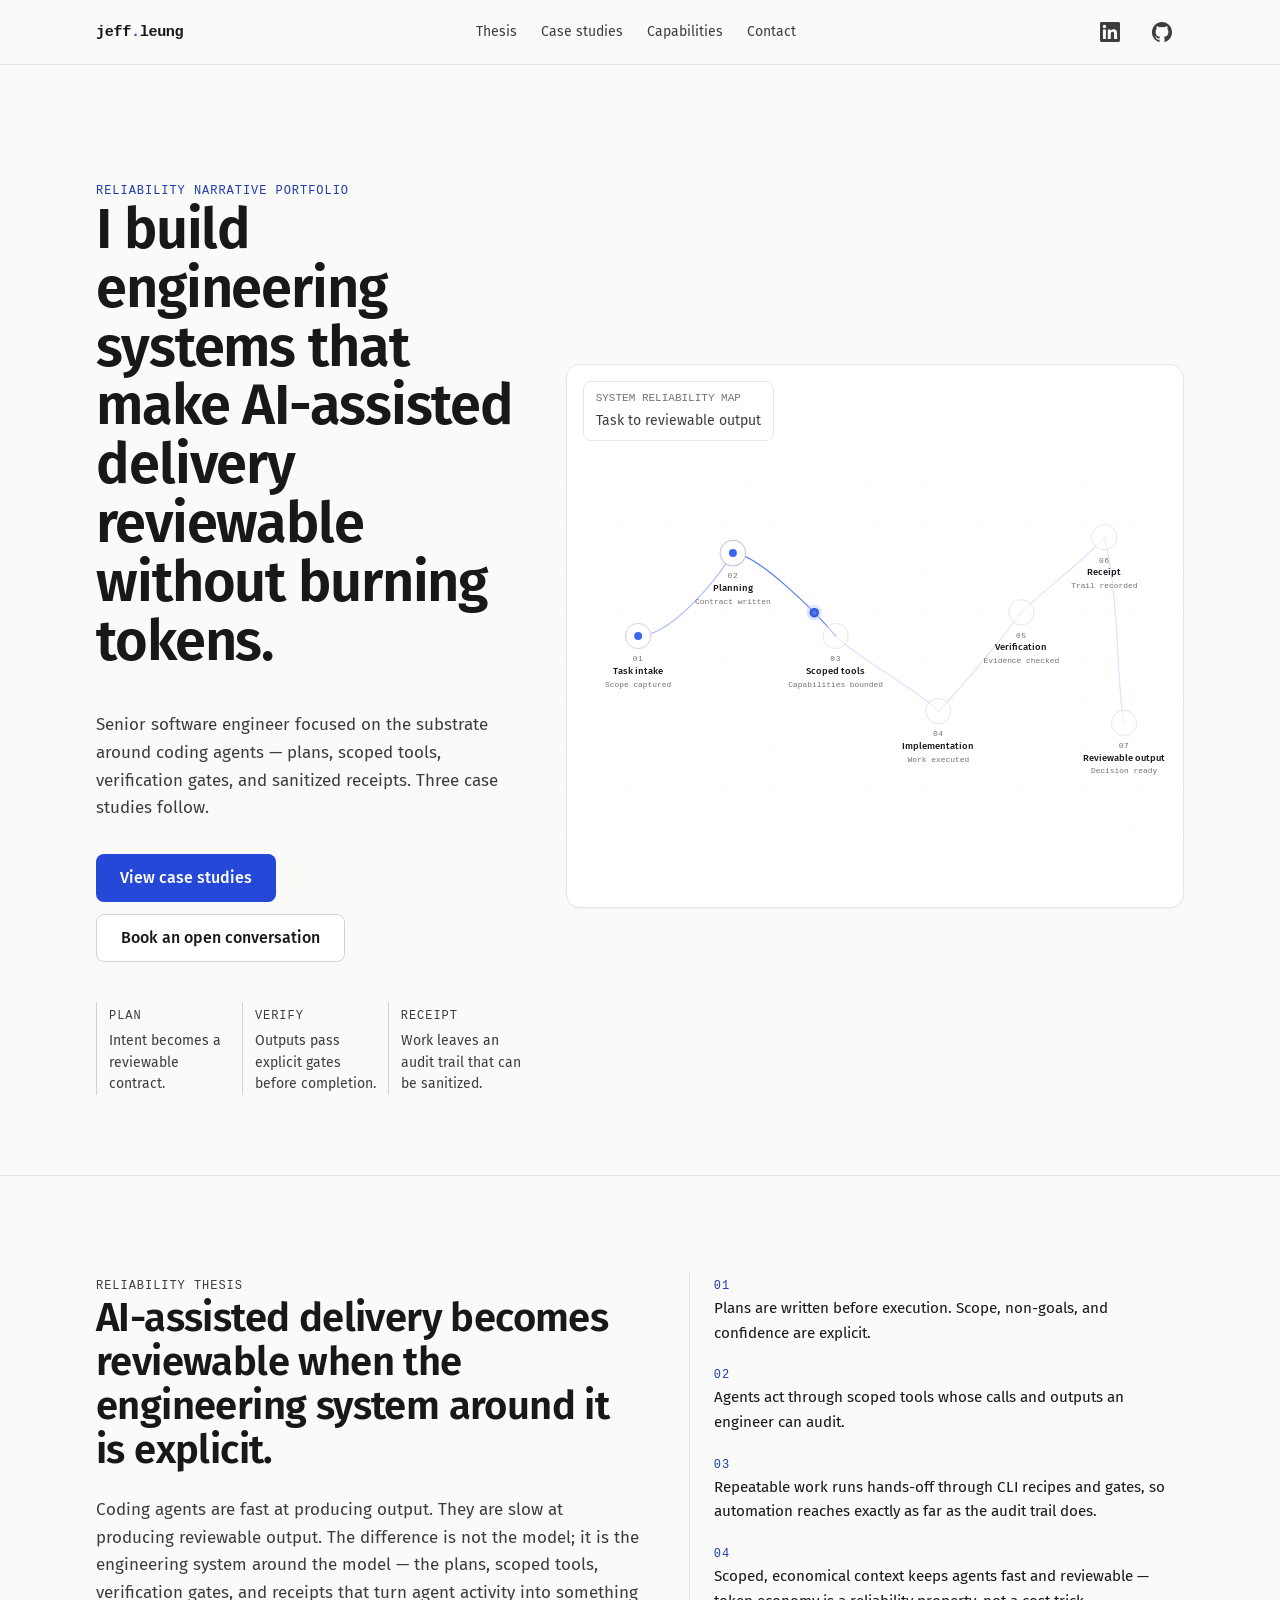
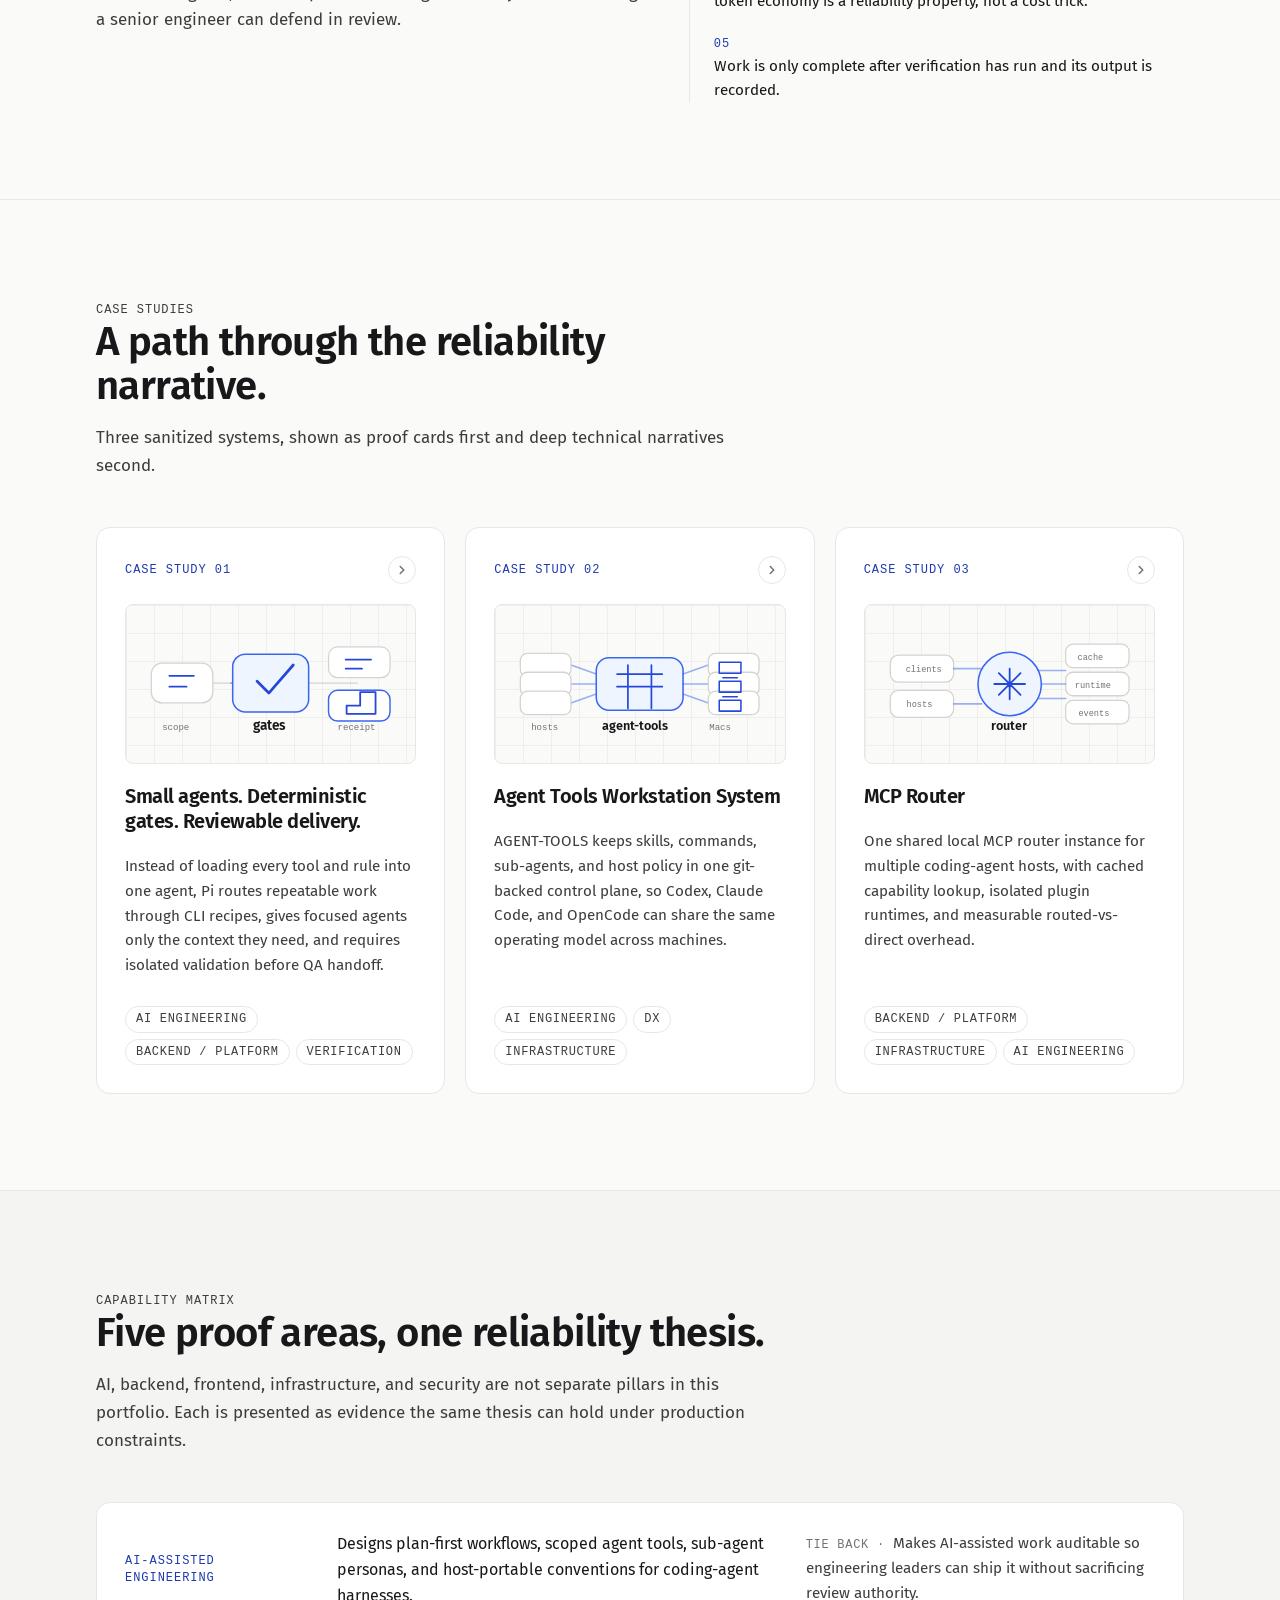
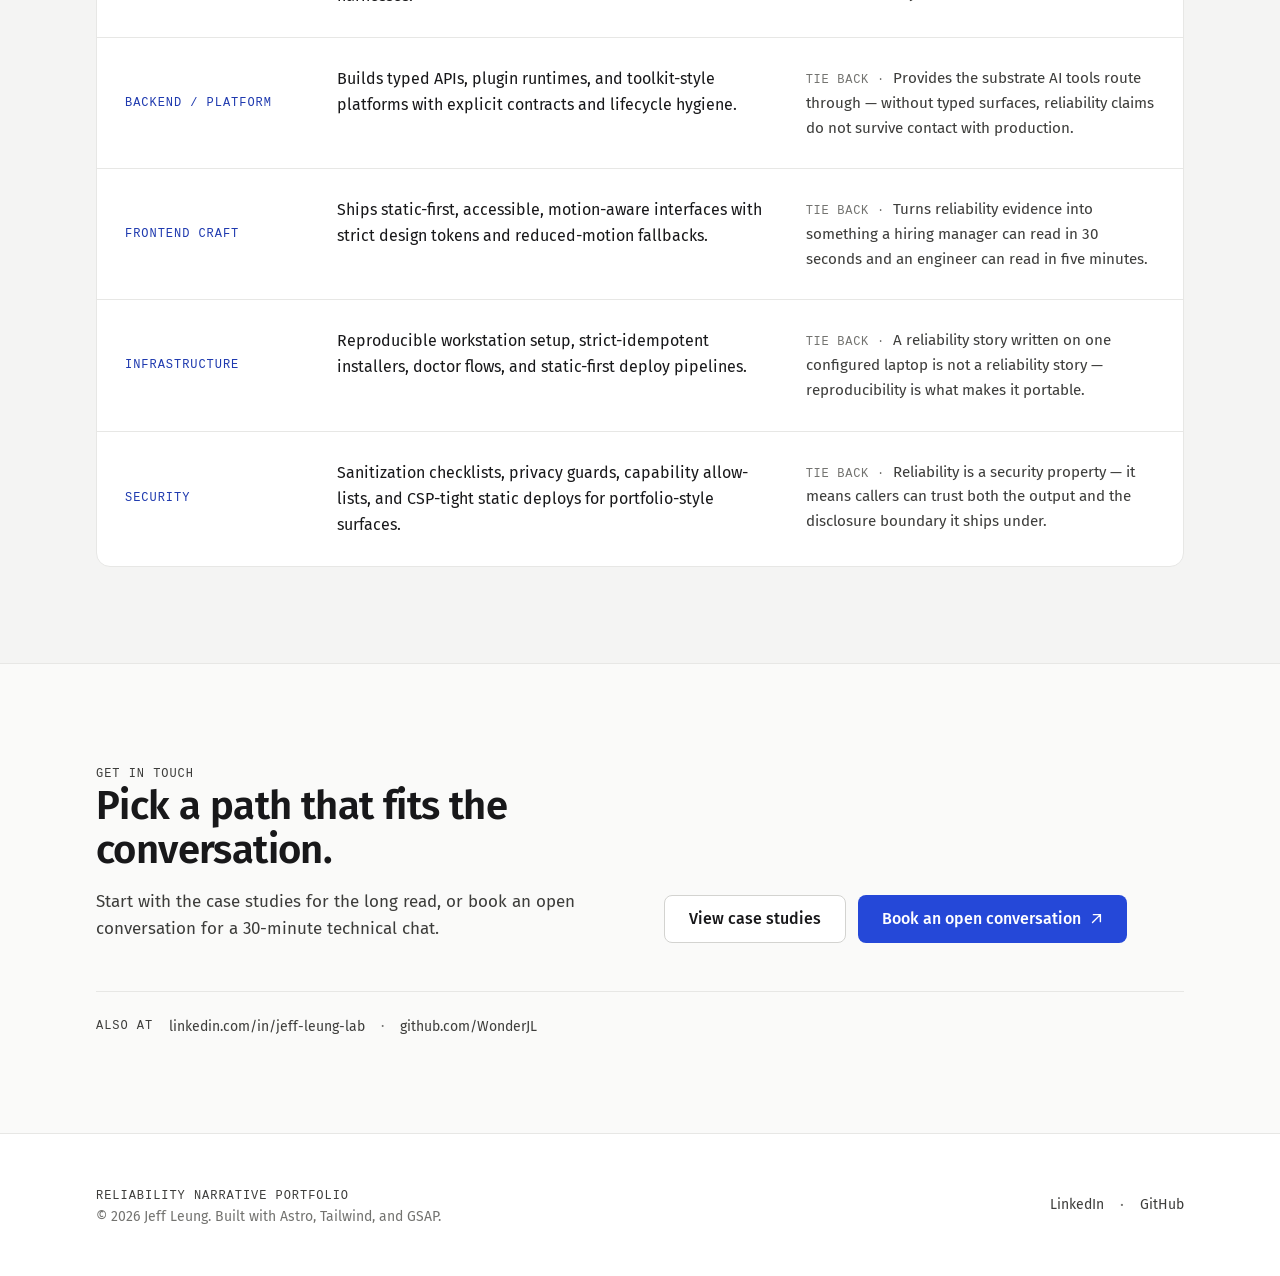
==== index.html @ 6de0923a "deploy WonderJL/portfolio@3bde0b67fa140e88c46109ae401242729450662d" ====
<!DOCTYPE html><html lang="en"> <head><meta charset="utf-8"><meta name="viewport" content="width=device-width, initial-scale=1"><!--
      In-document CSP + Referrer-Policy. Kept in sync with public/_headers (and
      auto-augmented with script-src hashes at build time by
      scripts/apply-csp-hashes.mjs) so the GitHub Pages mirror gets ~80% of the
      policy the Cloudflare host enforces via response headers. Caveats:
      `frame-ancestors` is ignored when delivered via <meta>; X-Frame-Options,
      Permissions-Policy, and X-Content-Type-Options have no meta equivalent
      and remain Cloudflare-only.
    --><meta http-equiv="Content-Security-Policy" content="default-src 'self'; script-src 'self' 'sha256-BWZxTUdoRWrf8f9VMqZdoaulvQjlKkOddWqZ7hkuO4Q=' 'sha256-QzWFZi+FLIx23tnm9SBU4aEgx4x8DsuASP07mfqol/c=' 'sha256-U7a72oKuFFz8D7GUHLA1NZ0ciymHmDOc9T9aVDg2rWU='; style-src 'self' 'unsafe-inline'; font-src 'self' data:; img-src 'self' data:; connect-src 'self'; frame-ancestors 'none'; base-uri 'self'; form-action 'self'; upgrade-insecure-requests"><meta name="referrer" content="strict-origin-when-cross-origin"><meta name="generator" content="Astro v5.18.2"><link rel="canonical" href="https://jeff-leung-portfolio.pages.dev/"><title>Jeff Leung — Reliability Narrative Portfolio</title><meta name="description" content="Engineering systems that make AI-assisted delivery reviewable without burning tokens. Sanitized case studies on AI-assisted development reliability, backend/platform design, and verification-driven delivery."><meta property="og:type" content="website"><meta property="og:title" content="Jeff Leung — Reliability Narrative Portfolio"><meta property="og:description" content="Engineering systems that make AI-assisted delivery reviewable without burning tokens. Sanitized case studies on AI-assisted development reliability, backend/platform design, and verification-driven delivery."><meta property="og:url" content="https://jeff-leung-portfolio.pages.dev/"><meta property="og:image" content="https://jeff-leung-portfolio.pages.dev/og-default.png"><meta property="og:locale" content="en_US"><meta name="twitter:card" content="summary_large_image"><meta name="twitter:title" content="Jeff Leung — Reliability Narrative Portfolio"><meta name="twitter:description" content="Engineering systems that make AI-assisted delivery reviewable without burning tokens. Sanitized case studies on AI-assisted development reliability, backend/platform design, and verification-driven delivery."><meta name="twitter:image" content="https://jeff-leung-portfolio.pages.dev/og-default.png"><link rel="icon" href="/favicon.svg" type="image/svg+xml"><script type="application/ld+json">{"@context":"https://schema.org","@type":"Person","name":"Jeff Leung","jobTitle":"Senior Software Engineer","description":"Engineering systems that make AI-assisted delivery reviewable without burning tokens. Sanitized case studies on AI-assisted development reliability, backend/platform design, and verification-driven delivery.","url":"https://jeff-leung-portfolio.pages.dev","sameAs":["https://www.linkedin.com/in/jeff-leung-lab/","https://github.com/WonderJL"]}</script><link rel="stylesheet" href="/_astro/_slug_.Bp7yJg-M.css"><script type="module" src="/_astro/page.BT_9kWGp.js"></script></head> <body class="min-h-screen flex flex-col"> <a href="#main" class="sr-only focus:not-sr-only focus:absolute focus:left-4 focus:top-4 focus:z-50 focus:rounded-md focus:bg-ink-900 focus:px-4 focus:py-2 focus:text-[color:var(--color-ink-on-accent)] focus-visible:outline-2 focus-visible:outline-offset-2 focus-visible:outline-[color:var(--color-focus)]">
Skip to main content
</a> <header class="sticky top-0 z-40 border-b border-[color:var(--color-border)] bg-[color-mix(in_srgb,var(--color-surface-0)_92%,transparent)] backdrop-blur"> <div class="mx-auto px-6 sm:px-8 max-w-6xl flex h-16 items-center justify-between gap-6">  <a href="/" class="font-mono text-[0.95rem] font-semibold tracking-tight text-ink-900 hover:text-accent-700 focus-visible:outline-2 focus-visible:outline-offset-2 focus-visible:outline-[color:var(--color-focus)]">
jeff<span class="text-accent-600">.</span>leung
</a> <nav aria-label="Primary" class="hidden gap-6 md:flex"> <a href="/#thesis" class="text-small text-ink-700 transition-colors hover:text-ink-900 focus-visible:outline-2 focus-visible:outline-offset-2 focus-visible:outline-[color:var(--color-focus)]"> Thesis </a><a href="/#case-studies" class="text-small text-ink-700 transition-colors hover:text-ink-900 focus-visible:outline-2 focus-visible:outline-offset-2 focus-visible:outline-[color:var(--color-focus)]"> Case studies </a><a href="/#capabilities" class="text-small text-ink-700 transition-colors hover:text-ink-900 focus-visible:outline-2 focus-visible:outline-offset-2 focus-visible:outline-[color:var(--color-focus)]"> Capabilities </a><a href="/#contact" class="text-small text-ink-700 transition-colors hover:text-ink-900 focus-visible:outline-2 focus-visible:outline-offset-2 focus-visible:outline-[color:var(--color-focus)]"> Contact </a> </nav> <div class="flex items-center gap-2"> <a href="https://www.linkedin.com/in/jeff-leung-lab/" target="_blank" rel="noopener noreferrer" aria-label="LinkedIn profile (opens in new tab)" class="inline-flex h-11 w-11 items-center justify-center rounded-md text-ink-700 hover:bg-surface-2 hover:text-ink-900 focus-visible:outline-2 focus-visible:outline-offset-2 focus-visible:outline-[color:var(--color-focus)]"> <svg viewBox="0 0 24 24" width="20" height="20" aria-hidden="true" fill="currentColor"> <path d="M20.45 20.45h-3.55v-5.57c0-1.33-.02-3.04-1.85-3.04-1.85 0-2.13 1.45-2.13 2.94v5.67H9.36V9h3.41v1.56h.05c.48-.9 1.64-1.85 3.37-1.85 3.6 0 4.27 2.37 4.27 5.45v6.29ZM5.34 7.43a2.06 2.06 0 1 1 0-4.12 2.06 2.06 0 0 1 0 4.12ZM7.12 20.45H3.55V9h3.57v11.45ZM22.22 0H1.77C.79 0 0 .77 0 1.72v20.56C0 23.23.79 24 1.77 24h20.45c.98 0 1.78-.77 1.78-1.72V1.72C24 .77 23.2 0 22.22 0Z"></path> </svg> </a> <a href="https://github.com/WonderJL" target="_blank" rel="noopener noreferrer" aria-label="GitHub profile (opens in new tab)" class="inline-flex h-11 w-11 items-center justify-center rounded-md text-ink-700 hover:bg-surface-2 hover:text-ink-900 focus-visible:outline-2 focus-visible:outline-offset-2 focus-visible:outline-[color:var(--color-focus)]"> <svg viewBox="0 0 24 24" width="20" height="20" aria-hidden="true" fill="currentColor"> <path d="M12 0C5.37 0 0 5.5 0 12.3c0 5.44 3.44 10.06 8.21 11.69.6.11.82-.27.82-.6 0-.3-.01-1.08-.02-2.13-3.34.74-4.04-1.64-4.04-1.64-.55-1.42-1.34-1.8-1.34-1.8-1.09-.76.08-.75.08-.75 1.2.09 1.84 1.27 1.84 1.27 1.07 1.88 2.8 1.34 3.49 1.02.11-.8.42-1.34.76-1.65-2.67-.31-5.47-1.37-5.47-6.1 0-1.35.47-2.45 1.24-3.31-.12-.31-.54-1.57.12-3.27 0 0 1.01-.33 3.31 1.27a11.2 11.2 0 0 1 6.02 0c2.3-1.6 3.3-1.27 3.3-1.27.67 1.7.25 2.96.13 3.27.77.86 1.24 1.96 1.24 3.31 0 4.74-2.81 5.78-5.49 6.09.43.38.81 1.13.81 2.28 0 1.64-.02 2.97-.02 3.37 0 .33.22.71.83.59C20.57 22.36 24 17.74 24 12.3 24 5.5 18.63 0 12 0Z"></path> </svg> </a> </div>  </div> </header> <main id="main" class="flex-1">  <section id="hero" class="scroll-mt-20 py-20 sm:py-24 bg-surface-0 pt-20 pb-16 sm:pt-24 sm:pb-20 lg:pt-28">  <style>astro-island,astro-slot,astro-static-slot{display:contents}</style><script>(()=>{var e=async t=>{await(await t())()};(self.Astro||(self.Astro={})).load=e;window.dispatchEvent(new Event("astro:load"));})();</script><script>(()=>{var A=Object.defineProperty;var g=(i,o,a)=>o in i?A(i,o,{enumerable:!0,configurable:!0,writable:!0,value:a}):i[o]=a;var d=(i,o,a)=>g(i,typeof o!="symbol"?o+"":o,a);{let i={0:t=>m(t),1:t=>a(t),2:t=>new RegExp(t),3:t=>new Date(t),4:t=>new Map(a(t)),5:t=>new Set(a(t)),6:t=>BigInt(t),7:t=>new URL(t),8:t=>new Uint8Array(t),9:t=>new Uint16Array(t),10:t=>new Uint32Array(t),11:t=>1/0*t},o=t=>{let[l,e]=t;return l in i?i[l](e):void 0},a=t=>t.map(o),m=t=>typeof t!="object"||t===null?t:Object.fromEntries(Object.entries(t).map(([l,e])=>[l,o(e)]));class y extends HTMLElement{constructor(){super(...arguments);d(this,"Component");d(this,"hydrator");d(this,"hydrate",async()=>{var b;if(!this.hydrator||!this.isConnected)return;let e=(b=this.parentElement)==null?void 0:b.closest("astro-island[ssr]");if(e){e.addEventListener("astro:hydrate",this.hydrate,{once:!0});return}let c=this.querySelectorAll("astro-slot"),n={},h=this.querySelectorAll("template[data-astro-template]");for(let r of h){let s=r.closest(this.tagName);s!=null&&s.isSameNode(this)&&(n[r.getAttribute("data-astro-template")||"default"]=r.innerHTML,r.remove())}for(let r of c){let s=r.closest(this.tagName);s!=null&&s.isSameNode(this)&&(n[r.getAttribute("name")||"default"]=r.innerHTML)}let p;try{p=this.hasAttribute("props")?m(JSON.parse(this.getAttribute("props"))):{}}catch(r){let s=this.getAttribute("component-url")||"<unknown>",v=this.getAttribute("component-export");throw v&&(s+=` (export ${v})`),console.error(`[hydrate] Error parsing props for component ${s}`,this.getAttribute("props"),r),r}let u;await this.hydrator(this)(this.Component,p,n,{client:this.getAttribute("client")}),this.removeAttribute("ssr"),this.dispatchEvent(new CustomEvent("astro:hydrate"))});d(this,"unmount",()=>{this.isConnected||this.dispatchEvent(new CustomEvent("astro:unmount"))})}disconnectedCallback(){document.removeEventListener("astro:after-swap",this.unmount),document.addEventListener("astro:after-swap",this.unmount,{once:!0})}connectedCallback(){if(!this.hasAttribute("await-children")||document.readyState==="interactive"||document.readyState==="complete")this.childrenConnectedCallback();else{let e=()=>{document.removeEventListener("DOMContentLoaded",e),c.disconnect(),this.childrenConnectedCallback()},c=new MutationObserver(()=>{var n;((n=this.lastChild)==null?void 0:n.nodeType)===Node.COMMENT_NODE&&this.lastChild.nodeValue==="astro:end"&&(this.lastChild.remove(),e())});c.observe(this,{childList:!0}),document.addEventListener("DOMContentLoaded",e)}}async childrenConnectedCallback(){let e=this.getAttribute("before-hydration-url");e&&await import(e),this.start()}async start(){let e=JSON.parse(this.getAttribute("opts")),c=this.getAttribute("client");if(Astro[c]===void 0){window.addEventListener(`astro:${c}`,()=>this.start(),{once:!0});return}try{await Astro[c](async()=>{let n=this.getAttribute("renderer-url"),[h,{default:p}]=await Promise.all([import(this.getAttribute("component-url")),n?import(n):()=>()=>{}]),u=this.getAttribute("component-export")||"default";if(!u.includes("."))this.Component=h[u];else{this.Component=h;for(let f of u.split("."))this.Component=this.Component[f]}return this.hydrator=p,this.hydrate},e,this)}catch(n){console.error(`[astro-island] Error hydrating ${this.getAttribute("component-url")}`,n)}}attributeChangedCallback(){this.hydrate()}}d(y,"observedAttributes",["props"]),customElements.get("astro-island")||customElements.define("astro-island",y)}})();</script><div class="mx-auto px-6 sm:px-8 max-w-6xl grid gap-8 lg:grid-cols-[0.82fr_1.18fr] lg:items-center lg:gap-10">  <div class="space-y-6 lg:col-start-1 lg:row-start-1 lg:self-end"> <span class="text-mono-label font-mono tracking-[0.08em] uppercase text-accent-700"> Reliability narrative portfolio </span> <h1 class="font-semibold tracking-tight text-ink-900" style="font-size: var(--text-display); line-height: var(--text-display--line-height); letter-spacing: var(--text-display--letter-spacing);">
I build engineering systems that make AI-assisted delivery reviewable without burning tokens.
</h1> </div> <div class="min-h-[24rem] lg:col-start-2 lg:row-span-2 lg:row-start-1 lg:min-h-[34rem]"> <astro-island uid="Ze63QX" prefix="r5" component-url="/_astro/SystemReliabilityMap.BduYvnrJ.js" component-export="default" renderer-url="/_astro/client.Bz692-Ao.js" props="{}" ssr client="load" opts="{&quot;name&quot;:&quot;SystemReliabilityMap&quot;,&quot;value&quot;:true}" await-children><div class="relative h-full min-h-[24rem] w-full overflow-hidden rounded-lg border border-[color:var(--color-border)] bg-surface-1 shadow-sm lg:min-h-[34rem]" aria-label="System Reliability Map: a task moves through intake, planning, agent tools, implementation, verification, receipt, and reviewable output." role="img"><div class="absolute left-4 top-4 z-10 rounded-md border border-[color:var(--color-border)] bg-surface-1/90 px-3 py-2 backdrop-blur-sm"><p class="font-mono text-[0.6875rem] uppercase text-ink-500">System Reliability Map</p><p class="mt-1 text-small text-ink-700">Task to reviewable output</p></div><svg viewBox="0 0 780 500" class="absolute inset-0 h-full w-full" aria-hidden="true"><defs><radialGradient id="reliabilityToken" cx="50%" cy="50%" r="50%"><stop offset="0%" stop-color="var(--color-accent-400)" stop-opacity="1"></stop><stop offset="100%" stop-color="var(--color-accent-600)" stop-opacity="1"></stop></radialGradient></defs><g stroke="var(--color-border)" stroke-width="1" opacity="0.4"><line x1="65" y1="0" x2="65" y2="500" stroke-dasharray="2 6"></line><line x1="130" y1="0" x2="130" y2="500" stroke-dasharray="2 6"></line><line x1="195" y1="0" x2="195" y2="500" stroke-dasharray="2 6"></line><line x1="260" y1="0" x2="260" y2="500" stroke-dasharray="2 6"></line><line x1="325" y1="0" x2="325" y2="500" stroke-dasharray="2 6"></line><line x1="390" y1="0" x2="390" y2="500" stroke-dasharray="2 6"></line><line x1="455" y1="0" x2="455" y2="500" stroke-dasharray="2 6"></line><line x1="520" y1="0" x2="520" y2="500" stroke-dasharray="2 6"></line><line x1="585" y1="0" x2="585" y2="500" stroke-dasharray="2 6"></line><line x1="650" y1="0" x2="650" y2="500" stroke-dasharray="2 6"></line><line x1="715" y1="0" x2="715" y2="500" stroke-dasharray="2 6"></line><line x1="780" y1="0" x2="780" y2="500" stroke-dasharray="2 6"></line><line x1="0" y1="55.55555555555556" x2="780" y2="55.55555555555556" stroke-dasharray="2 6"></line><line x1="0" y1="111.11111111111111" x2="780" y2="111.11111111111111" stroke-dasharray="2 6"></line><line x1="0" y1="166.66666666666669" x2="780" y2="166.66666666666669" stroke-dasharray="2 6"></line><line x1="0" y1="222.22222222222223" x2="780" y2="222.22222222222223" stroke-dasharray="2 6"></line><line x1="0" y1="277.77777777777777" x2="780" y2="277.77777777777777" stroke-dasharray="2 6"></line><line x1="0" y1="333.33333333333337" x2="780" y2="333.33333333333337" stroke-dasharray="2 6"></line><line x1="0" y1="388.8888888888889" x2="780" y2="388.8888888888889" stroke-dasharray="2 6"></line><line x1="0" y1="444.44444444444446" x2="780" y2="444.44444444444446" stroke-dasharray="2 6"></line><line x1="0" y1="500" x2="780" y2="500" stroke-dasharray="2 6"></line></g><g fill="none" stroke="var(--color-accent-500)" stroke-width="1.5" stroke-linecap="round"><path d="M 90 250 C 130 250, 185 185, 210 145" data-reliability-edge="true" data-reliability-edge-id="intake-plan"></path><path d="M 210 145 C 240 145, 315 220, 340 250" data-reliability-edge="true" data-reliability-edge-id="plan-tools"></path><path d="M 340 250 C 370 280, 440 315, 470 345" data-reliability-edge="true" data-reliability-edge-id="tools-impl"></path><path d="M 470 345 C 500 315, 545 260, 575 220" data-reliability-edge="true" data-reliability-edge-id="impl-verify"></path><path d="M 575 220 C 605 190, 655 155, 680 125" data-reliability-edge="true" data-reliability-edge-id="verify-receipt"></path><path d="M 680 125 C 700 205, 695 310, 705 360" data-reliability-edge="true" data-reliability-edge-id="receipt-review"></path></g><g><g data-reliability-node="true" data-reliability-node-id="intake" transform="translate(90 250)"><circle r="16" fill="none" stroke="var(--color-accent-400)" stroke-width="1.5" opacity="0" data-reliability-node-pulse="true"></circle><circle r="16" fill="var(--color-surface-1)" stroke="var(--color-border-strong)" stroke-width="1.25" data-reliability-node-ring="true"></circle><circle r="5" fill="var(--color-accent-500)" fill-opacity="0" data-reliability-node-fill="true"></circle><text x="0" y="32" text-anchor="middle" font-family="var(--font-mono)" font-size="10" fill="var(--color-ink-500)" letter-spacing="0.08em">01</text><text x="0" y="48" text-anchor="middle" font-family="var(--font-sans)" font-size="12" fill="var(--color-ink-900)" font-weight="500">Task intake</text><text x="0" y="64" text-anchor="middle" font-family="var(--font-mono)" font-size="10" fill="var(--color-ink-500)">Scope captured</text></g><g data-reliability-node="true" data-reliability-node-id="plan" transform="translate(210 145)"><circle r="16" fill="none" stroke="var(--color-accent-400)" stroke-width="1.5" opacity="0" data-reliability-node-pulse="true"></circle><circle r="16" fill="var(--color-surface-1)" stroke="var(--color-border-strong)" stroke-width="1.25" data-reliability-node-ring="true"></circle><circle r="5" fill="var(--color-accent-500)" fill-opacity="0" data-reliability-node-fill="true"></circle><text x="0" y="32" text-anchor="middle" font-family="var(--font-mono)" font-size="10" fill="var(--color-ink-500)" letter-spacing="0.08em">02</text><text x="0" y="48" text-anchor="middle" font-family="var(--font-sans)" font-size="12" fill="var(--color-ink-900)" font-weight="500">Planning</text><text x="0" y="64" text-anchor="middle" font-family="var(--font-mono)" font-size="10" fill="var(--color-ink-500)">Contract written</text></g><g data-reliability-node="true" data-reliability-node-id="tools" transform="translate(340 250)"><circle r="16" fill="none" stroke="var(--color-accent-400)" stroke-width="1.5" opacity="0" data-reliability-node-pulse="true"></circle><circle r="16" fill="var(--color-surface-1)" stroke="var(--color-border-strong)" stroke-width="1.25" data-reliability-node-ring="true"></circle><circle r="5" fill="var(--color-accent-500)" fill-opacity="0" data-reliability-node-fill="true"></circle><text x="0" y="32" text-anchor="middle" font-family="var(--font-mono)" font-size="10" fill="var(--color-ink-500)" letter-spacing="0.08em">03</text><text x="0" y="48" text-anchor="middle" font-family="var(--font-sans)" font-size="12" fill="var(--color-ink-900)" font-weight="500">Scoped tools</text><text x="0" y="64" text-anchor="middle" font-family="var(--font-mono)" font-size="10" fill="var(--color-ink-500)">Capabilities bounded</text></g><g data-reliability-node="true" data-reliability-node-id="impl" transform="translate(470 345)"><circle r="16" fill="none" stroke="var(--color-accent-400)" stroke-width="1.5" opacity="0" data-reliability-node-pulse="true"></circle><circle r="16" fill="var(--color-surface-1)" stroke="var(--color-border-strong)" stroke-width="1.25" data-reliability-node-ring="true"></circle><circle r="5" fill="var(--color-accent-500)" fill-opacity="0" data-reliability-node-fill="true"></circle><text x="0" y="32" text-anchor="middle" font-family="var(--font-mono)" font-size="10" fill="var(--color-ink-500)" letter-spacing="0.08em">04</text><text x="0" y="48" text-anchor="middle" font-family="var(--font-sans)" font-size="12" fill="var(--color-ink-900)" font-weight="500">Implementation</text><text x="0" y="64" text-anchor="middle" font-family="var(--font-mono)" font-size="10" fill="var(--color-ink-500)">Work executed</text></g><g data-reliability-node="true" data-reliability-node-id="verify" transform="translate(575 220)"><circle r="16" fill="none" stroke="var(--color-accent-400)" stroke-width="1.5" opacity="0" data-reliability-node-pulse="true"></circle><circle r="16" fill="var(--color-surface-1)" stroke="var(--color-border-strong)" stroke-width="1.25" data-reliability-node-ring="true"></circle><circle r="5" fill="var(--color-accent-500)" fill-opacity="0" data-reliability-node-fill="true"></circle><text x="0" y="32" text-anchor="middle" font-family="var(--font-mono)" font-size="10" fill="var(--color-ink-500)" letter-spacing="0.08em">05</text><text x="0" y="48" text-anchor="middle" font-family="var(--font-sans)" font-size="12" fill="var(--color-ink-900)" font-weight="500">Verification</text><text x="0" y="64" text-anchor="middle" font-family="var(--font-mono)" font-size="10" fill="var(--color-ink-500)">Evidence checked</text></g><g data-reliability-node="true" data-reliability-node-id="receipt" transform="translate(680 125)"><circle r="16" fill="none" stroke="var(--color-accent-400)" stroke-width="1.5" opacity="0" data-reliability-node-pulse="true"></circle><circle r="16" fill="var(--color-surface-1)" stroke="var(--color-border-strong)" stroke-width="1.25" data-reliability-node-ring="true"></circle><circle r="5" fill="var(--color-accent-500)" fill-opacity="0" data-reliability-node-fill="true"></circle><text x="0" y="32" text-anchor="middle" font-family="var(--font-mono)" font-size="10" fill="var(--color-ink-500)" letter-spacing="0.08em">06</text><text x="0" y="48" text-anchor="middle" font-family="var(--font-sans)" font-size="12" fill="var(--color-ink-900)" font-weight="500">Receipt</text><text x="0" y="64" text-anchor="middle" font-family="var(--font-mono)" font-size="10" fill="var(--color-ink-500)">Trail recorded</text></g><g data-reliability-node="true" data-reliability-node-id="review" transform="translate(705 360)"><circle r="16" fill="none" stroke="var(--color-accent-400)" stroke-width="1.5" opacity="0" data-reliability-node-pulse="true"></circle><circle r="16" fill="var(--color-surface-1)" stroke="var(--color-border-strong)" stroke-width="1.25" data-reliability-node-ring="true"></circle><circle r="5" fill="var(--color-accent-500)" fill-opacity="0" data-reliability-node-fill="true"></circle><text x="0" y="32" text-anchor="middle" font-family="var(--font-mono)" font-size="10" fill="var(--color-ink-500)" letter-spacing="0.08em">07</text><text x="0" y="48" text-anchor="middle" font-family="var(--font-sans)" font-size="12" fill="var(--color-ink-900)" font-weight="500">Reviewable output</text><text x="0" y="64" text-anchor="middle" font-family="var(--font-mono)" font-size="10" fill="var(--color-ink-500)">Decision ready</text></g></g><g data-reliability-token="true" opacity="0"><circle r="10" fill="var(--color-accent-200)" opacity="0.5"></circle><circle r="6" fill="url(#reliabilityToken)"></circle></g></svg></div><!--astro:end--></astro-island> </div> <div class="space-y-6 lg:col-start-1 lg:row-start-2 lg:self-start"> <p class="max-w-2xl text-[1.0625rem] leading-relaxed text-ink-700">
Senior software engineer focused on the substrate around coding agents — plans, scoped
        tools, verification gates, and sanitized receipts. Three case studies follow.
</p> <div class="flex flex-wrap gap-3 pt-2"> <a href="#case-studies" class="inline-flex items-center justify-center gap-2 font-medium rounded-md whitespace-nowrap transition-colors duration-150 focus-visible:outline-2 focus-visible:outline-offset-2 focus-visible:outline-[color:var(--color-focus)] disabled:opacity-50 bg-accent-600 text-[color:var(--color-ink-on-accent)] hover:bg-accent-700 active:bg-accent-700 h-12 px-6 text-base">
View case studies
</a> <a href="https://calendly.com/jeffleung-tech/open-conversation-systems-engineering-ai-web3" class="inline-flex items-center justify-center gap-2 font-medium rounded-md whitespace-nowrap transition-colors duration-150 focus-visible:outline-2 focus-visible:outline-offset-2 focus-visible:outline-[color:var(--color-focus)] disabled:opacity-50 bg-surface-1 text-ink-900 border border-[color:var(--color-border-strong)] hover:bg-surface-2 h-12 px-6 text-base" target="_blank" rel="noopener noreferrer">
Book an open conversation
</a> </div> <ul class="grid gap-2 pt-4 sm:grid-cols-3" aria-label="Reliability proof points"> <li class="border-l border-[color:var(--color-border-strong)] pl-3"> <span class="text-mono-label font-mono tracking-[0.08em] uppercase text-ink-700"> Plan </span> <p class="mt-1 text-small text-ink-700">Intent becomes a reviewable contract.</p> </li> <li class="border-l border-[color:var(--color-border-strong)] pl-3"> <span class="text-mono-label font-mono tracking-[0.08em] uppercase text-ink-700"> Verify </span> <p class="mt-1 text-small text-ink-700">Outputs pass explicit gates before completion.</p> </li> <li class="border-l border-[color:var(--color-border-strong)] pl-3"> <span class="text-mono-label font-mono tracking-[0.08em] uppercase text-ink-700"> Receipt </span> <p class="mt-1 text-small text-ink-700">Work leaves an audit trail that can be sanitized.</p> </li> </ul> </div>  </div>  </section> <section id="thesis" aria-labelledby="thesis-heading" class="scroll-mt-20 py-20 sm:py-24 bg-surface-0 border-t border-[color:var(--color-border)]">  <div class="mx-auto px-6 sm:px-8 max-w-6xl grid gap-12 md:grid-cols-[1.1fr_1fr] md:items-start">  <div class="space-y-6"> <span class="text-mono-label font-mono tracking-[0.08em] uppercase text-ink-700"> Reliability thesis </span> <h2 id="thesis-heading" class="font-semibold tracking-tight text-ink-900" style="font-size: var(--text-h1); line-height: var(--text-h1--line-height); letter-spacing: var(--text-h1--letter-spacing);">
AI-assisted delivery becomes reviewable when the engineering system around it is explicit.
</h2> <p class="text-[1.0625rem] leading-relaxed text-ink-700">
Coding agents are fast at producing output. They are slow at producing reviewable output. The
        difference is not the model; it is the engineering system around the model — the plans,
        scoped tools, verification gates, and receipts that turn agent activity into something a
        senior engineer can defend in review.
</p> </div> <ul class="space-y-4 border-l border-[color:var(--color-border)] pl-6"> <li class="space-y-1"> <span class="text-mono-label font-mono tracking-[0.08em] uppercase text-accent-700"> 01 </span> <p class="text-[0.95rem] leading-relaxed text-ink-900">Plans are written before execution. Scope, non-goals, and confidence are explicit.</p> </li><li class="space-y-1"> <span class="text-mono-label font-mono tracking-[0.08em] uppercase text-accent-700"> 02 </span> <p class="text-[0.95rem] leading-relaxed text-ink-900">Agents act through scoped tools whose calls and outputs an engineer can audit.</p> </li><li class="space-y-1"> <span class="text-mono-label font-mono tracking-[0.08em] uppercase text-accent-700"> 03 </span> <p class="text-[0.95rem] leading-relaxed text-ink-900">Repeatable work runs hands-off through CLI recipes and gates, so automation reaches exactly as far as the audit trail does.</p> </li><li class="space-y-1"> <span class="text-mono-label font-mono tracking-[0.08em] uppercase text-accent-700"> 04 </span> <p class="text-[0.95rem] leading-relaxed text-ink-900">Scoped, economical context keeps agents fast and reviewable — token economy is a reliability property, not a cost trick.</p> </li><li class="space-y-1"> <span class="text-mono-label font-mono tracking-[0.08em] uppercase text-accent-700"> 05 </span> <p class="text-[0.95rem] leading-relaxed text-ink-900">Work is only complete after verification has run and its output is recorded.</p> </li> </ul>  </div>  </section> <section id="case-studies" aria-labelledby="case-studies-heading" class="scroll-mt-20 py-20 sm:py-24 bg-surface-0 border-t border-[color:var(--color-border)]">  <div class="mx-auto px-6 sm:px-8 max-w-6xl space-y-12">  <div class="max-w-2xl space-y-4"> <span class="text-mono-label font-mono tracking-[0.08em] uppercase text-ink-700"> Case studies </span> <h2 id="case-studies-heading" class="font-semibold tracking-tight text-ink-900" style="font-size: var(--text-h1); line-height: var(--text-h1--line-height); letter-spacing: var(--text-h1--letter-spacing);">
A path through the reliability narrative.
</h2> <p class="text-[1.0625rem] leading-relaxed text-ink-700">
Three sanitized systems, shown as proof cards first and deep technical narratives second.
</p> </div> <ol class="grid gap-5 md:grid-cols-2 xl:grid-cols-3"> <li class="flex"> <a href="/case-studies/ai-assisted-delivery-reliability" class="group bg-surface-1 relative flex h-full flex-col gap-5 rounded-lg border border-[color:var(--color-border)] p-6 transition-all duration-200 hover:-translate-y-0.5 hover:border-[color:var(--color-border-strong)] hover:shadow-md focus-visible:outline-2 focus-visible:outline-offset-2 focus-visible:outline-[color:var(--color-focus)] sm:p-7" data-case-study-card> <div class="flex items-center justify-between gap-4"> <span class="text-mono-label font-mono tracking-[0.08em] uppercase text-accent-700"> Case study 01 </span> <span aria-hidden="true" class="text-ink-500 group-hover:border-accent-500 group-hover:bg-accent-500 inline-flex h-7 w-7 items-center justify-center rounded-full border border-[color:var(--color-border)] transition-all duration-200 group-hover:text-[color:var(--color-ink-on-accent)]"> <svg width="14" height="14" viewBox="0 0 16 16" fill="none" stroke="currentColor" stroke-width="1.8"> <path d="M6 4l4 4-4 4" stroke-linecap="round" stroke-linejoin="round"></path> </svg> </span> </div> <figure class="bg-surface-0 relative isolate h-36 overflow-hidden rounded-md border border-[color:var(--color-border)] sm:h-40" data-case-study-preview="true" data-case-study-system-diagram="true" data-case-study-system-diagram-kind="delivery-gates" aria-hidden="true"><div class="pointer-events-none absolute inset-0 z-0 opacity-60" aria-hidden="true"><div class="h-full w-full bg-[linear-gradient(90deg,var(--color-border)_1px,transparent_1px),linear-gradient(180deg,var(--color-border)_1px,transparent_1px)] bg-[size:28px_28px]"></div></div><svg class="relative z-10 h-full w-full" viewBox="0 0 320 150" aria-hidden="true"><path d="M62 74h194" fill="none" stroke="var(--color-border-strong)" stroke-width="1.3" stroke-linecap="round"></path><path d="M116 74h86" fill="none" stroke="color-mix(in srgb, var(--color-accent-500) 50%, transparent)" stroke-width="1.8" stroke-linecap="round"></path><rect x="28" y="52" width="68" height="44" rx="12" fill="var(--color-surface-1)" stroke="var(--color-border-strong)" stroke-width="1.4"></rect><rect x="118" y="42" width="84" height="64" rx="14" fill="var(--color-accent-50)" stroke="var(--color-accent-500)" stroke-width="1.7"></rect><rect x="224" y="34" width="68" height="34" rx="10" fill="var(--color-surface-1)" stroke="var(--color-border-strong)" stroke-width="1.4"></rect><rect x="224" y="82" width="68" height="34" rx="10" fill="var(--color-surface-1)" stroke="var(--color-accent-500)" stroke-width="1.6"></rect><path d="M48 66h27M48 78h19" fill="none" stroke="var(--color-accent-600)" stroke-width="2" stroke-linecap="round"></path><path d="M145 72l13 13 27-31" fill="none" stroke="var(--color-accent-600)" stroke-width="3" stroke-linecap="round" stroke-linejoin="round"></path><path d="M243 48h28M243 58h18M244 99h15v-15h17v24h-32z" fill="none" stroke="var(--color-accent-600)" stroke-width="2" stroke-linecap="round" stroke-linejoin="round"></path><text x="40" y="126" fill="var(--color-ink-500)" font-family="var(--font-mono)" font-size="10">scope</text><text x="141" y="126" fill="var(--color-ink-900)" font-family="var(--font-sans)" font-size="15" font-weight="600">gates</text><text x="234" y="126" fill="var(--color-ink-500)" font-family="var(--font-mono)" font-size="10">receipt</text></svg></figure> <h3 class="text-h3 text-ink-900 leading-tight font-semibold tracking-tight"> Small agents. Deterministic gates. Reviewable delivery. </h3> <p class="text-ink-700 text-[0.95rem] leading-relaxed">Instead of loading every tool and rule into one agent, Pi routes repeatable work through CLI recipes, gives focused agents only the context they need, and requires isolated validation before QA handoff.</p> <div class="mt-auto flex flex-wrap gap-1.5 pt-2"> <span class="inline-flex items-center rounded-pill border border-[color:var(--color-border)] bg-surface-1 px-2.5 py-1 font-mono text-mono-label uppercase tracking-[0.06em] text-ink-700"> AI engineering </span><span class="inline-flex items-center rounded-pill border border-[color:var(--color-border)] bg-surface-1 px-2.5 py-1 font-mono text-mono-label uppercase tracking-[0.06em] text-ink-700"> Backend / Platform </span><span class="inline-flex items-center rounded-pill border border-[color:var(--color-border)] bg-surface-1 px-2.5 py-1 font-mono text-mono-label uppercase tracking-[0.06em] text-ink-700"> Verification </span> </div> </a> </li><li class="flex"> <a href="/case-studies/agent-tools-workstation" class="group bg-surface-1 relative flex h-full flex-col gap-5 rounded-lg border border-[color:var(--color-border)] p-6 transition-all duration-200 hover:-translate-y-0.5 hover:border-[color:var(--color-border-strong)] hover:shadow-md focus-visible:outline-2 focus-visible:outline-offset-2 focus-visible:outline-[color:var(--color-focus)] sm:p-7" data-case-study-card> <div class="flex items-center justify-between gap-4"> <span class="text-mono-label font-mono tracking-[0.08em] uppercase text-accent-700"> Case study 02 </span> <span aria-hidden="true" class="text-ink-500 group-hover:border-accent-500 group-hover:bg-accent-500 inline-flex h-7 w-7 items-center justify-center rounded-full border border-[color:var(--color-border)] transition-all duration-200 group-hover:text-[color:var(--color-ink-on-accent)]"> <svg width="14" height="14" viewBox="0 0 16 16" fill="none" stroke="currentColor" stroke-width="1.8"> <path d="M6 4l4 4-4 4" stroke-linecap="round" stroke-linejoin="round"></path> </svg> </span> </div> <figure class="bg-surface-0 relative isolate h-36 overflow-hidden rounded-md border border-[color:var(--color-border)] sm:h-40" data-case-study-preview="true" data-case-study-system-diagram="true" data-case-study-system-diagram-kind="workstation-sync" aria-hidden="true"><div class="pointer-events-none absolute inset-0 z-0 opacity-60" aria-hidden="true"><div class="h-full w-full bg-[linear-gradient(90deg,var(--color-border)_1px,transparent_1px),linear-gradient(180deg,var(--color-border)_1px,transparent_1px)] bg-[size:28px_28px]"></div></div><svg class="relative z-10 h-full w-full" viewBox="0 0 320 150" aria-hidden="true"><rect x="112" y="46" width="96" height="58" rx="14" fill="var(--color-accent-50)" stroke="var(--color-accent-500)" stroke-width="1.7"></rect><path d="M84 54l28 10M84 75h28M84 96l28-10M208 64l28-10M208 75h28M208 86l28 10" fill="none" stroke="color-mix(in srgb, var(--color-accent-500) 50%, transparent)" stroke-width="1.7" stroke-linecap="round"></path><g fill="var(--color-surface-1)" stroke="var(--color-border-strong)" stroke-width="1.4"><rect x="28" y="41" width="56" height="26" rx="8"></rect><rect x="28" y="62" width="56" height="26" rx="8"></rect><rect x="28" y="83" width="56" height="26" rx="8"></rect><rect x="236" y="41" width="56" height="26" rx="8"></rect><rect x="236" y="62" width="56" height="26" rx="8"></rect><rect x="236" y="83" width="56" height="26" rx="8"></rect></g><path d="M135 64h50M135 78h50M147 54v48M173 54v48" fill="none" stroke="var(--color-accent-600)" stroke-width="1.9" stroke-linecap="round"></path><path d="M248 51h24v12h-24zM252 68h16M248 72h24v12h-24zM252 89h16M248 93h24v12h-24z" fill="none" stroke="var(--color-accent-600)" stroke-width="1.7" stroke-linecap="round" stroke-linejoin="round"></path><text x="40" y="126" fill="var(--color-ink-500)" font-family="var(--font-mono)" font-size="10">hosts</text><text x="118" y="126" fill="var(--color-ink-900)" font-family="var(--font-sans)" font-size="14" font-weight="600">agent-tools</text><text x="237" y="126" fill="var(--color-ink-500)" font-family="var(--font-mono)" font-size="10">Macs</text></svg></figure> <h3 class="text-h3 text-ink-900 leading-tight font-semibold tracking-tight"> Agent Tools Workstation System </h3> <p class="text-ink-700 text-[0.95rem] leading-relaxed">AGENT-TOOLS keeps skills, commands, sub-agents, and host policy in one git-backed control plane, so Codex, Claude Code, and OpenCode can share the same operating model across machines.</p> <div class="mt-auto flex flex-wrap gap-1.5 pt-2"> <span class="inline-flex items-center rounded-pill border border-[color:var(--color-border)] bg-surface-1 px-2.5 py-1 font-mono text-mono-label uppercase tracking-[0.06em] text-ink-700"> AI engineering </span><span class="inline-flex items-center rounded-pill border border-[color:var(--color-border)] bg-surface-1 px-2.5 py-1 font-mono text-mono-label uppercase tracking-[0.06em] text-ink-700"> DX </span><span class="inline-flex items-center rounded-pill border border-[color:var(--color-border)] bg-surface-1 px-2.5 py-1 font-mono text-mono-label uppercase tracking-[0.06em] text-ink-700"> Infrastructure </span> </div> </a> </li><li class="flex"> <a href="/case-studies/mcp-router" class="group bg-surface-1 relative flex h-full flex-col gap-5 rounded-lg border border-[color:var(--color-border)] p-6 transition-all duration-200 hover:-translate-y-0.5 hover:border-[color:var(--color-border-strong)] hover:shadow-md focus-visible:outline-2 focus-visible:outline-offset-2 focus-visible:outline-[color:var(--color-focus)] sm:p-7" data-case-study-card> <div class="flex items-center justify-between gap-4"> <span class="text-mono-label font-mono tracking-[0.08em] uppercase text-accent-700"> Case study 03 </span> <span aria-hidden="true" class="text-ink-500 group-hover:border-accent-500 group-hover:bg-accent-500 inline-flex h-7 w-7 items-center justify-center rounded-full border border-[color:var(--color-border)] transition-all duration-200 group-hover:text-[color:var(--color-ink-on-accent)]"> <svg width="14" height="14" viewBox="0 0 16 16" fill="none" stroke="currentColor" stroke-width="1.8"> <path d="M6 4l4 4-4 4" stroke-linecap="round" stroke-linejoin="round"></path> </svg> </span> </div> <figure class="bg-surface-0 relative isolate h-36 overflow-hidden rounded-md border border-[color:var(--color-border)] sm:h-40" data-case-study-preview="true" data-case-study-system-diagram="true" data-case-study-system-diagram-kind="router-hub" aria-hidden="true"><div class="pointer-events-none absolute inset-0 z-0 opacity-60" aria-hidden="true"><div class="h-full w-full bg-[linear-gradient(90deg,var(--color-border)_1px,transparent_1px),linear-gradient(180deg,var(--color-border)_1px,transparent_1px)] bg-[size:28px_28px]"></div></div><svg class="relative z-10 h-full w-full" viewBox="0 0 320 150" aria-hidden="true"><circle cx="160" cy="75" r="35" fill="var(--color-accent-50)" stroke="var(--color-accent-500)" stroke-width="1.7"></circle><g fill="var(--color-surface-1)" stroke="var(--color-border-strong)" stroke-width="1.4"><rect x="28" y="43" width="70" height="30" rx="9"></rect><rect x="28" y="82" width="70" height="30" rx="9"></rect><rect x="222" y="31" width="70" height="26" rx="8"></rect><rect x="222" y="62" width="70" height="26" rx="8"></rect><rect x="222" y="93" width="70" height="26" rx="8"></rect></g><path d="M98 58h31M98 97h31M191 60h31M195 75h27M191 91h31" fill="none" stroke="color-mix(in srgb, var(--color-accent-500) 50%, transparent)" stroke-width="1.7" stroke-linecap="round"></path><path d="M143 75h34M160 58v34M148 63l24 24M172 63l-24 24" fill="none" stroke="var(--color-accent-600)" stroke-width="2" stroke-linecap="round" stroke-linejoin="round"></path><text x="45" y="62" fill="var(--color-ink-500)" font-family="var(--font-mono)" font-size="9.5">clients</text><text x="46" y="101" fill="var(--color-ink-500)" font-family="var(--font-mono)" font-size="9.5">hosts</text><text x="235" y="48" fill="var(--color-ink-500)" font-family="var(--font-mono)" font-size="9.5">cache</text><text x="232" y="79" fill="var(--color-ink-500)" font-family="var(--font-mono)" font-size="9.5">runtime</text><text x="236" y="110" fill="var(--color-ink-500)" font-family="var(--font-mono)" font-size="9.5">events</text><text x="139" y="126" fill="var(--color-ink-900)" font-family="var(--font-sans)" font-size="14" font-weight="600">router</text></svg></figure> <h3 class="text-h3 text-ink-900 leading-tight font-semibold tracking-tight"> MCP Router </h3> <p class="text-ink-700 text-[0.95rem] leading-relaxed">One shared local MCP router instance for multiple coding-agent hosts, with cached capability lookup, isolated plugin runtimes, and measurable routed-vs-direct overhead.</p> <div class="mt-auto flex flex-wrap gap-1.5 pt-2"> <span class="inline-flex items-center rounded-pill border border-[color:var(--color-border)] bg-surface-1 px-2.5 py-1 font-mono text-mono-label uppercase tracking-[0.06em] text-ink-700"> Backend / Platform </span><span class="inline-flex items-center rounded-pill border border-[color:var(--color-border)] bg-surface-1 px-2.5 py-1 font-mono text-mono-label uppercase tracking-[0.06em] text-ink-700"> Infrastructure </span><span class="inline-flex items-center rounded-pill border border-[color:var(--color-border)] bg-surface-1 px-2.5 py-1 font-mono text-mono-label uppercase tracking-[0.06em] text-ink-700"> AI engineering </span> </div> </a> </li> </ol>  </div>  </section> <section id="capabilities" aria-labelledby="capabilities-heading" class="scroll-mt-20 py-20 sm:py-24 bg-surface-2 border-t border-[color:var(--color-border)]">  <div class="mx-auto px-6 sm:px-8 max-w-6xl space-y-12">  <div class="max-w-2xl space-y-4"> <span class="text-mono-label font-mono tracking-[0.08em] uppercase text-ink-700"> Capability matrix </span> <h2 id="capabilities-heading" class="font-semibold tracking-tight text-ink-900" style="font-size: var(--text-h1); line-height: var(--text-h1--line-height); letter-spacing: var(--text-h1--letter-spacing);">
Five proof areas, one reliability thesis.
</h2> <p class="text-[1.0625rem] leading-relaxed text-ink-700">
AI, backend, frontend, infrastructure, and security are not separate pillars in this portfolio.
        Each is presented as evidence the same thesis can hold under production constraints.
</p> </div> <div role="table" aria-labelledby="capabilities-heading" class="divide-y divide-[color:var(--color-border)] overflow-hidden rounded-lg border border-[color:var(--color-border)] bg-surface-1"> <div role="row" class="grid gap-x-8 gap-y-2 p-5 sm:grid-cols-[minmax(180px,1fr)_2.5fr_2fr] sm:p-7"> <div role="cell" class="flex items-center"> <span class="text-mono-label font-mono tracking-[0.08em] uppercase text-accent-700"> AI-assisted engineering </span> </div> <div role="cell" class="text-[1rem] leading-relaxed text-ink-900"> Designs plan-first workflows, scoped agent tools, sub-agent personas, and host-portable conventions for coding-agent harnesses. </div> <div role="cell" class="text-[0.95rem] leading-relaxed text-ink-700"> <span class="font-mono text-mono-label uppercase tracking-[0.06em] text-ink-500">
Tie back ·
</span>  Makes AI-assisted work auditable so engineering leaders can ship it without sacrificing review authority. </div> </div><div role="row" class="grid gap-x-8 gap-y-2 p-5 sm:grid-cols-[minmax(180px,1fr)_2.5fr_2fr] sm:p-7"> <div role="cell" class="flex items-center"> <span class="text-mono-label font-mono tracking-[0.08em] uppercase text-accent-700"> Backend / Platform </span> </div> <div role="cell" class="text-[1rem] leading-relaxed text-ink-900"> Builds typed APIs, plugin runtimes, and toolkit-style platforms with explicit contracts and lifecycle hygiene. </div> <div role="cell" class="text-[0.95rem] leading-relaxed text-ink-700"> <span class="font-mono text-mono-label uppercase tracking-[0.06em] text-ink-500">
Tie back ·
</span>  Provides the substrate AI tools route through — without typed surfaces, reliability claims do not survive contact with production. </div> </div><div role="row" class="grid gap-x-8 gap-y-2 p-5 sm:grid-cols-[minmax(180px,1fr)_2.5fr_2fr] sm:p-7"> <div role="cell" class="flex items-center"> <span class="text-mono-label font-mono tracking-[0.08em] uppercase text-accent-700"> Frontend craft </span> </div> <div role="cell" class="text-[1rem] leading-relaxed text-ink-900"> Ships static-first, accessible, motion-aware interfaces with strict design tokens and reduced-motion fallbacks. </div> <div role="cell" class="text-[0.95rem] leading-relaxed text-ink-700"> <span class="font-mono text-mono-label uppercase tracking-[0.06em] text-ink-500">
Tie back ·
</span>  Turns reliability evidence into something a hiring manager can read in 30 seconds and an engineer can read in five minutes. </div> </div><div role="row" class="grid gap-x-8 gap-y-2 p-5 sm:grid-cols-[minmax(180px,1fr)_2.5fr_2fr] sm:p-7"> <div role="cell" class="flex items-center"> <span class="text-mono-label font-mono tracking-[0.08em] uppercase text-accent-700"> Infrastructure </span> </div> <div role="cell" class="text-[1rem] leading-relaxed text-ink-900"> Reproducible workstation setup, strict-idempotent installers, doctor flows, and static-first deploy pipelines. </div> <div role="cell" class="text-[0.95rem] leading-relaxed text-ink-700"> <span class="font-mono text-mono-label uppercase tracking-[0.06em] text-ink-500">
Tie back ·
</span>  A reliability story written on one configured laptop is not a reliability story — reproducibility is what makes it portable. </div> </div><div role="row" class="grid gap-x-8 gap-y-2 p-5 sm:grid-cols-[minmax(180px,1fr)_2.5fr_2fr] sm:p-7"> <div role="cell" class="flex items-center"> <span class="text-mono-label font-mono tracking-[0.08em] uppercase text-accent-700"> Security </span> </div> <div role="cell" class="text-[1rem] leading-relaxed text-ink-900"> Sanitization checklists, privacy guards, capability allow-lists, and CSP-tight static deploys for portfolio-style surfaces. </div> <div role="cell" class="text-[0.95rem] leading-relaxed text-ink-700"> <span class="font-mono text-mono-label uppercase tracking-[0.06em] text-ink-500">
Tie back ·
</span>  Reliability is a security property — it means callers can trust both the output and the disclosure boundary it ships under. </div> </div> </div>  </div>  </section> <section id="contact" aria-labelledby="contact-heading" class="scroll-mt-20 py-20 sm:py-24 bg-surface-0 border-t border-[color:var(--color-border)]">  <div class="mx-auto px-6 sm:px-8 max-w-6xl grid gap-12 md:grid-cols-[1fr_1fr] md:items-end">  <div class="space-y-4"> <span class="text-mono-label font-mono tracking-[0.08em] uppercase text-ink-700"> Get in touch </span> <h2 id="contact-heading" class="font-semibold tracking-tight text-ink-900" style="font-size: var(--text-h1); line-height: var(--text-h1--line-height); letter-spacing: var(--text-h1--letter-spacing);">
Pick a path that fits the conversation.
</h2> <p class="text-[1.0625rem] leading-relaxed text-ink-700">
Start with the case studies for the long read, or book an open conversation for a 30-minute
        technical chat.
</p> </div> <div class="flex flex-col gap-3 sm:flex-row sm:flex-wrap"> <a href="#case-studies" class="inline-flex items-center justify-center gap-2 font-medium rounded-md whitespace-nowrap transition-colors duration-150 focus-visible:outline-2 focus-visible:outline-offset-2 focus-visible:outline-[color:var(--color-focus)] disabled:opacity-50 bg-surface-1 text-ink-900 border border-[color:var(--color-border-strong)] hover:bg-surface-2 h-12 px-6 text-base">
View case studies
</a> <a href="https://calendly.com/jeffleung-tech/open-conversation-systems-engineering-ai-web3" class="inline-flex items-center justify-center gap-2 font-medium rounded-md whitespace-nowrap transition-colors duration-150 focus-visible:outline-2 focus-visible:outline-offset-2 focus-visible:outline-[color:var(--color-focus)] disabled:opacity-50 bg-accent-600 text-[color:var(--color-ink-on-accent)] hover:bg-accent-700 active:bg-accent-700 h-12 px-6 text-base" target="_blank" rel="noopener noreferrer">
Book an open conversation
<svg width="14" height="14" viewBox="0 0 16 16" fill="none" stroke="currentColor" stroke-width="1.6" aria-hidden="true"> <path d="M5 3h8v8M13 3 4 12" stroke-linecap="round"></path> </svg> </a> </div>  </div> <div class="mx-auto px-6 sm:px-8 max-w-6xl mt-12">  <div class="flex flex-wrap items-center gap-4 border-t border-[color:var(--color-border)] pt-6 text-small text-ink-500"> <span class="text-mono-label font-mono tracking-[0.08em] uppercase text-ink-700"> Also at </span> <a href="https://www.linkedin.com/in/jeff-leung-lab/" target="_blank" rel="noopener noreferrer" class="text-ink-700 hover:text-ink-900 focus-visible:outline-2 focus-visible:outline-offset-2 focus-visible:outline-[color:var(--color-focus)]">
linkedin.com/in/jeff-leung-lab
</a> <span aria-hidden="true">·</span> <a href="https://github.com/WonderJL" target="_blank" rel="noopener noreferrer" class="text-ink-700 hover:text-ink-900 focus-visible:outline-2 focus-visible:outline-offset-2 focus-visible:outline-[color:var(--color-focus)]">
github.com/WonderJL
</a> </div>  </div>  </section>  </main> <footer class="border-t border-[color:var(--color-border)] bg-surface-1 py-12"> <div class="mx-auto px-6 sm:px-8 max-w-6xl flex flex-col items-start justify-between gap-8 sm:flex-row sm:items-center">  <div class="space-y-2"> <span class="text-mono-label font-mono tracking-[0.08em] uppercase text-ink-700"> Reliability narrative portfolio </span> <p class="text-small text-ink-500">
© 2026 Jeff Leung. Built with Astro, Tailwind, and GSAP.
</p> </div> <nav aria-label="Profile links" class="flex items-center gap-4"> <a href="https://www.linkedin.com/in/jeff-leung-lab/" target="_blank" rel="noopener noreferrer" class="text-small text-ink-700 hover:text-ink-900 focus-visible:outline-2 focus-visible:outline-offset-2 focus-visible:outline-[color:var(--color-focus)]">
LinkedIn
</a> <span aria-hidden="true" class="text-ink-500">·</span> <a href="https://github.com/WonderJL" target="_blank" rel="noopener noreferrer" class="text-small text-ink-700 hover:text-ink-900 focus-visible:outline-2 focus-visible:outline-offset-2 focus-visible:outline-[color:var(--color-focus)]">
GitHub
</a> </nav>  </div> </footer> </body></html>
---- _astro/_slug_.Bp7yJg-M.css ----
/*! tailwindcss v4.3.0 | MIT License | https://tailwindcss.com */@layer properties{@supports (((-webkit-hyphens:none)) and (not (margin-trim:inline))) or ((-moz-orient:inline) and (not (color:rgb(from red r g b)))){*,:before,:after,::backdrop{--tw-translate-x:0;--tw-translate-y:0;--tw-translate-z:0;--tw-rotate-x:initial;--tw-rotate-y:initial;--tw-rotate-z:initial;--tw-skew-x:initial;--tw-skew-y:initial;--tw-space-y-reverse:0;--tw-divide-y-reverse:0;--tw-border-style:solid;--tw-leading:initial;--tw-font-weight:initial;--tw-tracking:initial;--tw-shadow:0 0 #0000;--tw-shadow-color:initial;--tw-shadow-alpha:100%;--tw-inset-shadow:0 0 #0000;--tw-inset-shadow-color:initial;--tw-inset-shadow-alpha:100%;--tw-ring-color:initial;--tw-ring-shadow:0 0 #0000;--tw-inset-ring-color:initial;--tw-inset-ring-shadow:0 0 #0000;--tw-ring-inset:initial;--tw-ring-offset-width:0px;--tw-ring-offset-color:#fff;--tw-ring-offset-shadow:0 0 #0000;--tw-backdrop-blur:initial;--tw-backdrop-brightness:initial;--tw-backdrop-contrast:initial;--tw-backdrop-grayscale:initial;--tw-backdrop-hue-rotate:initial;--tw-backdrop-invert:initial;--tw-backdrop-opacity:initial;--tw-backdrop-saturate:initial;--tw-backdrop-sepia:initial;--tw-duration:initial;--tw-content:"";--tw-outline-style:solid}}}@layer theme{:root,:host{--font-sans:"Fira Sans", ui-sans-serif, system-ui, -apple-system, "Segoe UI", Roboto, sans-serif;--font-mono:"Fira Code", ui-monospace, "SFMono-Regular", Menlo, Consolas, monospace;--color-neutral-50:#fafaf9;--color-neutral-100:#f4f4f3;--color-neutral-200:#e7e7e5;--color-neutral-300:#d3d3d0;--color-neutral-500:#737370;--color-neutral-700:#3d3d3b;--color-neutral-900:#18181a;--spacing:.25rem;--container-md:28rem;--container-2xl:42rem;--container-3xl:48rem;--container-4xl:56rem;--container-6xl:72rem;--container-7xl:80rem;--text-base:1rem;--text-base--line-height: 1.5 ;--text-2xl:1.5rem;--text-2xl--line-height:calc(2 / 1.5);--font-weight-medium:500;--font-weight-semibold:600;--tracking-tight:-.025em;--tracking-normal:0em;--leading-tight:1.25;--leading-snug:1.375;--leading-relaxed:1.625;--radius-sm:.25rem;--radius-md:.5rem;--radius-lg:.875rem;--blur-sm:8px;--default-transition-duration:.15s;--default-transition-timing-function:cubic-bezier(.4, 0, .2, 1);--default-font-family:var(--font-sans);--default-mono-font-family:var(--font-mono);--color-accent-50:#eff5ff;--color-accent-200:#bfd2fe;--color-accent-400:#608afa;--color-accent-500:#3b66f0;--color-accent-600:#2548d8;--color-accent-700:#1f3aaf;--color-accent-800:#1f328a;--color-surface-0:var(--color-neutral-50);--color-surface-1:#fff;--color-surface-2:var(--color-neutral-100);--color-ink-900:var(--color-neutral-900);--color-ink-700:var(--color-neutral-700);--color-ink-500:var(--color-neutral-500);--color-ink-on-accent:#fff;--color-border:var(--color-neutral-200);--color-border-strong:var(--color-neutral-300);--color-focus:var(--color-accent-500);--color-evidence-bg:var(--color-accent-50);--color-evidence-border:var(--color-accent-200);--color-evidence-ink:var(--color-accent-800);--text-display:3.5rem;--text-display--line-height:1.05;--text-display--letter-spacing:-.02em;--text-h1:2.5rem;--text-h1--line-height:1.1;--text-h1--letter-spacing:-.015em;--text-h2:1.75rem;--text-h2--line-height:1.2;--text-h2--letter-spacing:-.01em;--text-h2--font-weight:600;--text-h3:1.25rem;--text-h3--line-height:1.3;--text-h3--font-weight:600;--text-body:1rem;--text-body--line-height:1.6;--text-small:.875rem;--text-small--line-height:1.55;--text-mono-label:.75rem;--text-mono-label--line-height:1.4;--text-mono-label--letter-spacing:.04em;--radius-pill:999px}}@layer base{*,:after,:before,::backdrop{box-sizing:border-box;border:0 solid;margin:0;padding:0}::file-selector-button{box-sizing:border-box;border:0 solid;margin:0;padding:0}html,:host{-webkit-text-size-adjust:100%;tab-size:4;line-height:1.5;font-family:var(--default-font-family,ui-sans-serif, system-ui, sans-serif, "Apple Color Emoji", "Segoe UI Emoji", "Segoe UI Symbol", "Noto Color Emoji");font-feature-settings:var(--default-font-feature-settings,normal);font-variation-settings:var(--default-font-variation-settings,normal);-webkit-tap-highlight-color:transparent}hr{height:0;color:inherit;border-top-width:1px}abbr:where([title]){-webkit-text-decoration:underline dotted;text-decoration:underline dotted}h1,h2,h3,h4,h5,h6{font-size:inherit;font-weight:inherit}a{color:inherit;-webkit-text-decoration:inherit;text-decoration:inherit}b,strong{font-weight:bolder}code,kbd,samp,pre{font-family:var(--default-mono-font-family,ui-monospace, SFMono-Regular, Menlo, Monaco, Consolas, "Liberation Mono", "Courier New", monospace);font-feature-settings:var(--default-mono-font-feature-settings,normal);font-variation-settings:var(--default-mono-font-variation-settings,normal);font-size:1em}small{font-size:80%}sub,sup{vertical-align:baseline;font-size:75%;line-height:0;position:relative}sub{bottom:-.25em}sup{top:-.5em}table{text-indent:0;border-color:inherit;border-collapse:collapse}:-moz-focusring{outline:auto}progress{vertical-align:baseline}summary{display:list-item}ol,ul,menu{list-style:none}img,svg,video,canvas,audio,iframe,embed,object{vertical-align:middle;display:block}img,video{max-width:100%;height:auto}button,input,select,optgroup,textarea{font:inherit;font-feature-settings:inherit;font-variation-settings:inherit;letter-spacing:inherit;color:inherit;opacity:1;background-color:#0000;border-radius:0}::file-selector-button{font:inherit;font-feature-settings:inherit;font-variation-settings:inherit;letter-spacing:inherit;color:inherit;opacity:1;background-color:#0000;border-radius:0}:where(select:is([multiple],[size])) optgroup{font-weight:bolder}:where(select:is([multiple],[size])) optgroup option{padding-inline-start:20px}::file-selector-button{margin-inline-end:4px}::placeholder{opacity:1}@supports (not ((-webkit-appearance:-apple-pay-button))) or (contain-intrinsic-size:1px){::placeholder{color:currentColor}@supports (color:color-mix(in lab,red,red)){::placeholder{color:color-mix(in oklab,currentcolor 50%,transparent)}}}textarea{resize:vertical}::-webkit-search-decoration{-webkit-appearance:none}::-webkit-date-and-time-value{min-height:1lh;text-align:inherit}::-webkit-datetime-edit{display:inline-flex}::-webkit-datetime-edit-fields-wrapper{padding:0}::-webkit-datetime-edit{padding-block:0}::-webkit-datetime-edit-year-field{padding-block:0}::-webkit-datetime-edit-month-field{padding-block:0}::-webkit-datetime-edit-day-field{padding-block:0}::-webkit-datetime-edit-hour-field{padding-block:0}::-webkit-datetime-edit-minute-field{padding-block:0}::-webkit-datetime-edit-second-field{padding-block:0}::-webkit-datetime-edit-millisecond-field{padding-block:0}::-webkit-datetime-edit-meridiem-field{padding-block:0}::-webkit-calendar-picker-indicator{line-height:1}:-moz-ui-invalid{box-shadow:none}button,input:where([type=button],[type=reset],[type=submit]){appearance:button}::file-selector-button{appearance:button}::-webkit-inner-spin-button{height:auto}::-webkit-outer-spin-button{height:auto}[hidden]:where(:not([hidden=until-found])){display:none!important}:root{color-scheme:light}html{-webkit-text-size-adjust:100%;-moz-text-size-adjust:100%;text-size-adjust:100%}body{background-color:var(--color-surface-0);color:var(--color-ink-900);-webkit-font-smoothing:antialiased;-moz-osx-font-smoothing:grayscale;font-family:var(--font-sans)}:focus-visible{outline:2px solid var(--color-focus);outline-offset:2px}::selection{background-color:#3b66f040}@supports (color:color-mix(in lab,red,red)){::selection{background-color:color-mix(in srgb,var(--color-accent-500) 25%,transparent)}}}@layer components{.prose-case{color:var(--color-ink-700);font-family:var(--font-sans);font-size:1rem;line-height:1.75}.prose-case>*+*{margin-top:1.25rem}.prose-case>h2{max-width:68ch;color:var(--color-ink-900);font-size:1.375rem;font-weight:600;line-height:1.25}.prose-case>h3{max-width:68ch;color:var(--color-ink-900);font-size:1.125rem;font-weight:600;line-height:1.35}.prose-case>p,.prose-case>ul>li,.prose-case>ol>li{max-width:68ch}.prose-case>ul,.prose-case>ol{max-width:68ch;padding-left:1.5rem}.prose-case>ul{list-style:outside}.prose-case>ol{list-style:decimal}.prose-case>ul>li+li,.prose-case>ol>li+li{margin-top:.5rem}.prose-case>p strong,.prose-case>ul>li strong,.prose-case>ol>li strong{color:var(--color-ink-900);font-weight:600}.prose-case>p code,.prose-case>ul>li code,.prose-case>ol>li code{background:var(--color-surface-1);color:var(--color-ink-900);font-family:var(--font-mono);border-radius:.25rem;padding:.125rem .25rem;font-size:.875em}.prose-case>figure{max-width:none}}@layer utilities{.pointer-events-none{pointer-events:none}.visible{visibility:visible}.sr-only{clip-path:inset(50%);white-space:nowrap;border-width:0;width:1px;height:1px;margin:-1px;padding:0;position:absolute;overflow:hidden}.absolute{position:absolute}.fixed{position:fixed}.relative{position:relative}.static{position:static}.sticky{position:sticky}.inset-0{inset:calc(var(--spacing) * 0)}.inset-x-0{inset-inline:calc(var(--spacing) * 0)}.inset-x-2{inset-inline:calc(var(--spacing) * 2)}.inset-x-6{inset-inline:calc(var(--spacing) * 6)}.inset-x-\[10\%\]{inset-inline:10%}.top-0{top:calc(var(--spacing) * 0)}.top-1\/2{top:50%}.top-4{top:calc(var(--spacing) * 4)}.top-5{top:calc(var(--spacing) * 5)}.top-8{top:calc(var(--spacing) * 8)}.top-16{top:calc(var(--spacing) * 16)}.top-\[4rem\]{top:4rem}.top-\[5rem\]{top:5rem}.top-\[6\.25rem\]{top:6.25rem}.top-\[8\.75rem\]{top:8.75rem}.top-\[10\.75rem\]{top:10.75rem}.top-\[15\.5rem\]{top:15.5rem}.top-\[19\.5rem\]{top:19.5rem}.right-\[-1\.25rem\]{right:-1.25rem}.right-\[3\%\]{right:3%}.right-\[4\%\]{right:4%}.bottom-0{bottom:calc(var(--spacing) * 0)}.bottom-1{bottom:calc(var(--spacing) * 1)}.bottom-8{bottom:calc(var(--spacing) * 8)}.left-1\/2{left:50%}.left-4{left:calc(var(--spacing) * 4)}.left-\[-1\.25rem\]{left:-1.25rem}.left-\[3\%\]{left:3%}.left-\[4\%\]{left:4%}.isolate{isolation:isolate}.-z-10{z-index:-10}.z-0{z-index:0}.z-10{z-index:10}.z-20{z-index:20}.z-30{z-index:30}.z-40{z-index:40}.container{width:100%}@media(min-width:40rem){.container{max-width:40rem}}@media(min-width:48rem){.container{max-width:48rem}}@media(min-width:64rem){.container{max-width:64rem}}@media(min-width:80rem){.container{max-width:80rem}}@media(min-width:96rem){.container{max-width:96rem}}.mx-auto{margin-inline:auto}.my-6{margin-block:calc(var(--spacing) * 6)}.mt-1{margin-top:calc(var(--spacing) * 1)}.mt-2{margin-top:calc(var(--spacing) * 2)}.mt-3{margin-top:calc(var(--spacing) * 3)}.mt-4{margin-top:calc(var(--spacing) * 4)}.mt-5{margin-top:calc(var(--spacing) * 5)}.mt-6{margin-top:calc(var(--spacing) * 6)}.mt-7{margin-top:calc(var(--spacing) * 7)}.mt-8{margin-top:calc(var(--spacing) * 8)}.mt-12{margin-top:calc(var(--spacing) * 12)}.mt-auto{margin-top:auto}.mb-3{margin-bottom:calc(var(--spacing) * 3)}.mb-5{margin-bottom:calc(var(--spacing) * 5)}.block{display:block}.contents{display:contents}.flex{display:flex}.grid{display:grid}.hidden{display:none}.inline{display:inline}.inline-flex{display:inline-flex}.table{display:table}.aspect-\[5\/4\]{aspect-ratio:5/4}.aspect-\[880\/372\]{aspect-ratio:880/372}.aspect-square{aspect-ratio:1}.h-0\.5{height:calc(var(--spacing) * .5)}.h-3{height:calc(var(--spacing) * 3)}.h-5{height:calc(var(--spacing) * 5)}.h-7{height:calc(var(--spacing) * 7)}.h-9{height:calc(var(--spacing) * 9)}.h-11{height:calc(var(--spacing) * 11)}.h-12{height:calc(var(--spacing) * 12)}.h-16{height:calc(var(--spacing) * 16)}.h-36{height:calc(var(--spacing) * 36)}.h-\[34rem\]{height:34rem}.h-full{height:100%}.h-px{height:1px}.min-h-16{min-height:calc(var(--spacing) * 16)}.min-h-24{min-height:calc(var(--spacing) * 24)}.min-h-28{min-height:calc(var(--spacing) * 28)}.min-h-\[3\.625rem\]{min-height:3.625rem}.min-h-\[8\.5rem\]{min-height:8.5rem}.min-h-\[22rem\]{min-height:22rem}.min-h-\[23rem\]{min-height:23rem}.min-h-\[24rem\]{min-height:24rem}.min-h-\[26rem\]{min-height:26rem}.min-h-\[50px\]{min-height:50px}.min-h-screen{min-height:100vh}.w-3{width:calc(var(--spacing) * 3)}.w-5{width:calc(var(--spacing) * 5)}.w-6{width:calc(var(--spacing) * 6)}.w-7{width:calc(var(--spacing) * 7)}.w-11{width:calc(var(--spacing) * 11)}.w-\[22\%\]{width:22%}.w-\[28\%\]{width:28%}.w-\[30\%\]{width:30%}.w-\[31\%\]{width:31%}.w-\[58\%\]{width:58%}.w-full{width:100%}.max-w-2xl{max-width:var(--container-2xl)}.max-w-3xl{max-width:var(--container-3xl)}.max-w-4xl{max-width:var(--container-4xl)}.max-w-6xl{max-width:var(--container-6xl)}.max-w-7xl{max-width:var(--container-7xl)}.max-w-\[16rem\]{max-width:16rem}.max-w-\[20rem\]{max-width:20rem}.max-w-\[34rem\]{max-width:34rem}.max-w-\[50rem\]{max-width:50rem}.max-w-full{max-width:100%}.max-w-md{max-width:var(--container-md)}.min-w-0{min-width:calc(var(--spacing) * 0)}.min-w-\[12rem\]{min-width:12rem}.min-w-\[13rem\]{min-width:13rem}.min-w-\[44px\]{min-width:44px}.flex-1{flex:1}.shrink-0{flex-shrink:0}.origin-center{transform-origin:50%}.-translate-x-1\/2{--tw-translate-x: -50% ;translate:var(--tw-translate-x) var(--tw-translate-y)}.-translate-y-1\/2{--tw-translate-y: -50% ;translate:var(--tw-translate-x) var(--tw-translate-y)}.transform{transform:var(--tw-rotate-x,) var(--tw-rotate-y,) var(--tw-rotate-z,) var(--tw-skew-x,) var(--tw-skew-y,)}.touch-manipulation{touch-action:manipulation}.scroll-mt-20{scroll-margin-top:calc(var(--spacing) * 20)}.grid-cols-1{grid-template-columns:repeat(1,minmax(0,1fr))}.grid-cols-3{grid-template-columns:repeat(3,minmax(0,1fr))}.grid-cols-5{grid-template-columns:repeat(5,minmax(0,1fr))}.flex-col{flex-direction:column}.flex-wrap{flex-wrap:wrap}.place-items-center{place-items:center}.content-center{align-content:center}.items-center{align-items:center}.items-start{align-items:flex-start}.justify-between{justify-content:space-between}.justify-center{justify-content:center}.justify-items-center{justify-items:center}.gap-0\.5{gap:calc(var(--spacing) * .5)}.gap-1{gap:calc(var(--spacing) * 1)}.gap-1\.5{gap:calc(var(--spacing) * 1.5)}.gap-2{gap:calc(var(--spacing) * 2)}.gap-2\.5{gap:calc(var(--spacing) * 2.5)}.gap-3{gap:calc(var(--spacing) * 3)}.gap-4{gap:calc(var(--spacing) * 4)}.gap-5{gap:calc(var(--spacing) * 5)}.gap-6{gap:calc(var(--spacing) * 6)}.gap-8{gap:calc(var(--spacing) * 8)}.gap-10{gap:calc(var(--spacing) * 10)}.gap-12{gap:calc(var(--spacing) * 12)}:where(.space-y-1>:not(:last-child)){--tw-space-y-reverse:0;margin-block-start:calc(calc(var(--spacing) * 1) * var(--tw-space-y-reverse));margin-block-end:calc(calc(var(--spacing) * 1) * calc(1 - var(--tw-space-y-reverse)))}:where(.space-y-2>:not(:last-child)){--tw-space-y-reverse:0;margin-block-start:calc(calc(var(--spacing) * 2) * var(--tw-space-y-reverse));margin-block-end:calc(calc(var(--spacing) * 2) * calc(1 - var(--tw-space-y-reverse)))}:where(.space-y-3>:not(:last-child)){--tw-space-y-reverse:0;margin-block-start:calc(calc(var(--spacing) * 3) * var(--tw-space-y-reverse));margin-block-end:calc(calc(var(--spacing) * 3) * calc(1 - var(--tw-space-y-reverse)))}:where(.space-y-4>:not(:last-child)){--tw-space-y-reverse:0;margin-block-start:calc(calc(var(--spacing) * 4) * var(--tw-space-y-reverse));margin-block-end:calc(calc(var(--spacing) * 4) * calc(1 - var(--tw-space-y-reverse)))}:where(.space-y-5>:not(:last-child)){--tw-space-y-reverse:0;margin-block-start:calc(calc(var(--spacing) * 5) * var(--tw-space-y-reverse));margin-block-end:calc(calc(var(--spacing) * 5) * calc(1 - var(--tw-space-y-reverse)))}:where(.space-y-6>:not(:last-child)){--tw-space-y-reverse:0;margin-block-start:calc(calc(var(--spacing) * 6) * var(--tw-space-y-reverse));margin-block-end:calc(calc(var(--spacing) * 6) * calc(1 - var(--tw-space-y-reverse)))}:where(.space-y-8>:not(:last-child)){--tw-space-y-reverse:0;margin-block-start:calc(calc(var(--spacing) * 8) * var(--tw-space-y-reverse));margin-block-end:calc(calc(var(--spacing) * 8) * calc(1 - var(--tw-space-y-reverse)))}:where(.space-y-12>:not(:last-child)){--tw-space-y-reverse:0;margin-block-start:calc(calc(var(--spacing) * 12) * var(--tw-space-y-reverse));margin-block-end:calc(calc(var(--spacing) * 12) * calc(1 - var(--tw-space-y-reverse)))}.gap-x-8{column-gap:calc(var(--spacing) * 8)}.gap-y-2{row-gap:calc(var(--spacing) * 2)}:where(.divide-y>:not(:last-child)){--tw-divide-y-reverse:0;border-bottom-style:var(--tw-border-style);border-top-style:var(--tw-border-style);border-top-width:calc(1px * var(--tw-divide-y-reverse));border-bottom-width:calc(1px * calc(1 - var(--tw-divide-y-reverse)))}:where(.divide-\[color\:var\(--color-border\)\]>:not(:last-child)){border-color:var(--color-border)}.truncate{text-overflow:ellipsis;white-space:nowrap;overflow:hidden}.overflow-hidden{overflow:hidden}.overflow-x-auto{overflow-x:auto}.rounded-\[0\.375rem\]{border-radius:.375rem}.rounded-\[0\.625rem\]{border-radius:.625rem}.rounded-full{border-radius:3.40282e38px}.rounded-lg{border-radius:var(--radius-lg)}.rounded-md{border-radius:var(--radius-md)}.rounded-pill{border-radius:var(--radius-pill)}.border{border-style:var(--tw-border-style);border-width:1px}.border-2{border-style:var(--tw-border-style);border-width:2px}.border-t{border-top-style:var(--tw-border-style);border-top-width:1px}.border-b{border-bottom-style:var(--tw-border-style);border-bottom-width:1px}.border-l{border-left-style:var(--tw-border-style);border-left-width:1px}.border-l-2{border-left-style:var(--tw-border-style);border-left-width:2px}.border-\[color\:var\(--color-accent-500\)\]{border-color:var(--color-accent-500)}.border-\[color\:var\(--color-border\)\]{border-color:var(--color-border)}.border-\[color\:var\(--color-border-strong\)\]{border-color:var(--color-border-strong)}.border-\[color\:var\(--color-evidence-border\)\]{border-color:var(--color-evidence-border)}.border-accent-500{border-color:var(--color-accent-500)}.bg-\[color-mix\(in_srgb\,var\(--color-surface-0\)_92\%\,transparent\)\]{background-color:#fafaf9eb}@supports (color:color-mix(in lab,red,red)){.bg-\[color-mix\(in_srgb\,var\(--color-surface-0\)_92\%\,transparent\)\]{background-color:color-mix(in srgb,var(--color-surface-0) 92%,transparent)}}.bg-\[color-mix\(in_srgb\,var\(--color-surface-1\)_86\%\,transparent\)\]{background-color:#ffffffdb}@supports (color:color-mix(in lab,red,red)){.bg-\[color-mix\(in_srgb\,var\(--color-surface-1\)_86\%\,transparent\)\]{background-color:color-mix(in srgb,var(--color-surface-1) 86%,transparent)}}.bg-\[color\:var\(--color-accent-500\)\]{background-color:var(--color-accent-500)}.bg-\[color\:var\(--color-border-strong\)\]{background-color:var(--color-border-strong)}.bg-\[color\:var\(--color-evidence-bg\)\]{background-color:var(--color-evidence-bg)}.bg-\[color\:var\(--color-surface-0\)\]{background-color:var(--color-surface-0)}.bg-accent-500{background-color:var(--color-accent-500)}.bg-accent-500\/55{background-color:#3b66f08c}@supports (color:color-mix(in lab,red,red)){.bg-accent-500\/55{background-color:color-mix(in oklab,var(--color-accent-500) 55%,transparent)}}.bg-accent-600{background-color:var(--color-accent-600)}.bg-evidence-bg{background-color:var(--color-evidence-bg)}.bg-ink-900{background-color:var(--color-ink-900)}.bg-ink-900\/85{background-color:#18181ad9}@supports (color:color-mix(in lab,red,red)){.bg-ink-900\/85{background-color:color-mix(in oklab,var(--color-ink-900) 85%,transparent)}}.bg-surface-0{background-color:var(--color-surface-0)}.bg-surface-1{background-color:var(--color-surface-1)}.bg-surface-1\/90{background-color:#ffffffe6}@supports (color:color-mix(in lab,red,red)){.bg-surface-1\/90{background-color:color-mix(in oklab,var(--color-surface-1) 90%,transparent)}}.bg-surface-2{background-color:var(--color-surface-2)}.bg-transparent{background-color:#0000}.\[background-image\:linear-gradient\(var\(--color-border\)_1px\,transparent_1px\)\,linear-gradient\(90deg\,var\(--color-border\)_1px\,transparent_1px\)\]{background-image:linear-gradient(var(--color-border) 1px,transparent 1px),linear-gradient(90deg,var(--color-border) 1px,transparent 1px)}.bg-\[linear-gradient\(90deg\,rgba\(47\,102\,255\,0\.13\)\,rgba\(47\,102\,255\,0\.02\)\)\]{background-image:linear-gradient(90deg,#2f66ff21,#2f66ff05)}.bg-\[linear-gradient\(90deg\,var\(--color-border\)_1px\,transparent_1px\)\,linear-gradient\(180deg\,var\(--color-border\)_1px\,transparent_1px\)\]{background-image:linear-gradient(90deg,var(--color-border) 1px,transparent 1px),linear-gradient(180deg,var(--color-border) 1px,transparent 1px)}.bg-\[linear-gradient\(var\(--color-border\)_1px\,transparent_1px\)\,linear-gradient\(90deg\,var\(--color-border\)_1px\,transparent_1px\)\]{background-image:linear-gradient(var(--color-border) 1px,transparent 1px),linear-gradient(90deg,var(--color-border) 1px,transparent 1px)}.bg-\[radial-gradient\(circle\,rgba\(47\,102\,255\,0\.18\)_0_35\%\,transparent_36\%\)\,linear-gradient\(135deg\,rgba\(47\,102\,255\,0\.14\)\,rgba\(47\,102\,255\,0\)\)\]{background-image:radial-gradient(circle,#2f66ff2e 0 35%,#0000 36%),linear-gradient(135deg,#2f66ff24,#2f66ff00)}.\[mask-image\:linear-gradient\(to_bottom\,black\,transparent\)\]{-webkit-mask-image:linear-gradient(#000,#0000);mask-image:linear-gradient(#000,#0000)}.\[background-size\:28px_28px\]{background-size:28px 28px}.bg-\[size\:24px_24px\]{background-size:24px 24px}.bg-\[size\:28px_28px\]{background-size:28px 28px}.fill-current{fill:currentColor}.fill-none{fill:none}.stroke-current{stroke:currentColor}.p-1{padding:calc(var(--spacing) * 1)}.p-3{padding:calc(var(--spacing) * 3)}.p-4{padding:calc(var(--spacing) * 4)}.p-5{padding:calc(var(--spacing) * 5)}.p-6{padding:calc(var(--spacing) * 6)}.px-1\.5{padding-inline:calc(var(--spacing) * 1.5)}.px-2\.5{padding-inline:calc(var(--spacing) * 2.5)}.px-3{padding-inline:calc(var(--spacing) * 3)}.px-4{padding-inline:calc(var(--spacing) * 4)}.px-5{padding-inline:calc(var(--spacing) * 5)}.px-6{padding-inline:calc(var(--spacing) * 6)}.px-\[4\%\]{padding-inline:4%}.py-1{padding-block:calc(var(--spacing) * 1)}.py-1\.5{padding-block:calc(var(--spacing) * 1.5)}.py-2{padding-block:calc(var(--spacing) * 2)}.py-2\.5{padding-block:calc(var(--spacing) * 2.5)}.py-3{padding-block:calc(var(--spacing) * 3)}.py-4{padding-block:calc(var(--spacing) * 4)}.py-5{padding-block:calc(var(--spacing) * 5)}.py-6{padding-block:calc(var(--spacing) * 6)}.py-8{padding-block:calc(var(--spacing) * 8)}.py-10{padding-block:calc(var(--spacing) * 10)}.py-12{padding-block:calc(var(--spacing) * 12)}.py-14{padding-block:calc(var(--spacing) * 14)}.py-20{padding-block:calc(var(--spacing) * 20)}.pt-1{padding-top:calc(var(--spacing) * 1)}.pt-2{padding-top:calc(var(--spacing) * 2)}.pt-4{padding-top:calc(var(--spacing) * 4)}.pt-6{padding-top:calc(var(--spacing) * 6)}.pt-12{padding-top:calc(var(--spacing) * 12)}.pt-20{padding-top:calc(var(--spacing) * 20)}.pt-24{padding-top:calc(var(--spacing) * 24)}.pt-32{padding-top:calc(var(--spacing) * 32)}.pb-5{padding-bottom:calc(var(--spacing) * 5)}.pb-8{padding-bottom:calc(var(--spacing) * 8)}.pb-12{padding-bottom:calc(var(--spacing) * 12)}.pb-16{padding-bottom:calc(var(--spacing) * 16)}.pb-20{padding-bottom:calc(var(--spacing) * 20)}.pb-24{padding-bottom:calc(var(--spacing) * 24)}.pl-3{padding-left:calc(var(--spacing) * 3)}.pl-6{padding-left:calc(var(--spacing) * 6)}.text-center{text-align:center}.font-mono{font-family:var(--font-mono)}.text-h3{font-size:var(--text-h3);line-height:var(--tw-leading,var(--text-h3--line-height));font-weight:var(--tw-font-weight,var(--text-h3--font-weight))}.text-mono-label{font-size:var(--text-mono-label);line-height:var(--tw-leading,var(--text-mono-label--line-height));letter-spacing:var(--tw-tracking,var(--text-mono-label--letter-spacing))}.text-2xl{font-size:var(--text-2xl);line-height:var(--tw-leading,var(--text-2xl--line-height))}.text-base{font-size:var(--text-base);line-height:var(--tw-leading,var(--text-base--line-height))}.text-small{font-size:var(--text-small);line-height:var(--tw-leading,var(--text-small--line-height))}.text-\[0\.7rem\]{font-size:.7rem}.text-\[0\.9rem\]{font-size:.9rem}.text-\[0\.63rem\]{font-size:.63rem}.text-\[0\.64rem\]{font-size:.64rem}.text-\[0\.72rem\]{font-size:.72rem}.text-\[0\.75rem\]{font-size:.75rem}.text-\[0\.78rem\]{font-size:.78rem}.text-\[0\.82rem\]{font-size:.82rem}.text-\[0\.92rem\]{font-size:.92rem}.text-\[0\.95rem\]{font-size:.95rem}.text-\[0\.625rem\]{font-size:.625rem}.text-\[0\.6875rem\]{font-size:.6875rem}.text-\[0\.8125rem\]{font-size:.8125rem}.text-\[0\.9375rem\]{font-size:.9375rem}.text-\[1\.05rem\]{font-size:1.05rem}.text-\[1\.5rem\]{font-size:1.5rem}.text-\[1\.12rem\]{font-size:1.12rem}.text-\[1\.15rem\]{font-size:1.15rem}.text-\[1\.0625rem\]{font-size:1.0625rem}.text-\[1rem\]{font-size:1rem}.text-\[2\.25rem\]{font-size:2.25rem}.text-\[clamp\(3rem\,7vw\,5\.75rem\)\]{font-size:clamp(3rem,7vw,5.75rem)}.leading-\[0\.96\]{--tw-leading:.96;line-height:.96}.leading-\[1\.08\]{--tw-leading:1.08;line-height:1.08}.leading-none{--tw-leading:1;line-height:1}.leading-relaxed{--tw-leading:var(--leading-relaxed);line-height:var(--leading-relaxed)}.leading-snug{--tw-leading:var(--leading-snug);line-height:var(--leading-snug)}.leading-tight{--tw-leading:var(--leading-tight);line-height:var(--leading-tight)}.font-medium{--tw-font-weight:var(--font-weight-medium);font-weight:var(--font-weight-medium)}.font-semibold{--tw-font-weight:var(--font-weight-semibold);font-weight:var(--font-weight-semibold)}.tracking-\[0\.1em\]{--tw-tracking:.1em;letter-spacing:.1em}.tracking-\[0\.02em\]{--tw-tracking:.02em;letter-spacing:.02em}.tracking-\[0\.03em\]{--tw-tracking:.03em;letter-spacing:.03em}.tracking-\[0\.04em\]{--tw-tracking:.04em;letter-spacing:.04em}.tracking-\[0\.06em\]{--tw-tracking:.06em;letter-spacing:.06em}.tracking-\[0\.08em\]{--tw-tracking:.08em;letter-spacing:.08em}.tracking-\[0\.12em\]{--tw-tracking:.12em;letter-spacing:.12em}.tracking-normal{--tw-tracking:var(--tracking-normal);letter-spacing:var(--tracking-normal)}.tracking-tight{--tw-tracking:var(--tracking-tight);letter-spacing:var(--tracking-tight)}.text-balance{text-wrap:balance}.whitespace-nowrap{white-space:nowrap}.whitespace-pre-wrap{white-space:pre-wrap}.text-\[color\:var\(--color-evidence-ink\)\]{color:var(--color-evidence-ink)}.text-\[color\:var\(--color-ink-on-accent\)\]{color:var(--color-ink-on-accent)}.text-accent-600{color:var(--color-accent-600)}.text-accent-700{color:var(--color-accent-700)}.text-ink-500{color:var(--color-ink-500)}.text-ink-700{color:var(--color-ink-700)}.text-ink-900{color:var(--color-ink-900)}.text-surface-1{color:var(--color-surface-1)}.uppercase{text-transform:uppercase}.opacity-45{opacity:.45}.opacity-55{opacity:.55}.opacity-60{opacity:.6}.shadow-\[0_0_0_4px_var\(--color-accent-50\)\]{--tw-shadow:0 0 0 4px var(--tw-shadow-color,var(--color-accent-50));box-shadow:var(--tw-inset-shadow),var(--tw-inset-ring-shadow),var(--tw-ring-offset-shadow),var(--tw-ring-shadow),var(--tw-shadow)}.shadow-\[0_1px_0_rgba\(0\,0\,0\,0\.04\)\]{--tw-shadow:0 1px 0 var(--tw-shadow-color,#0000000a);box-shadow:var(--tw-inset-shadow),var(--tw-inset-ring-shadow),var(--tw-ring-offset-shadow),var(--tw-ring-shadow),var(--tw-shadow)}.shadow-\[0_20px_54px_rgb\(59_102_240_\/_0\.16\)\]{--tw-shadow:0 20px 54px var(--tw-shadow-color,#3b66f029);box-shadow:var(--tw-inset-shadow),var(--tw-inset-ring-shadow),var(--tw-ring-offset-shadow),var(--tw-ring-shadow),var(--tw-shadow)}.shadow-sm{--tw-shadow:0 1px 2px var(--tw-shadow-color,#0f172a0a);box-shadow:var(--tw-inset-shadow),var(--tw-inset-ring-shadow),var(--tw-ring-offset-shadow),var(--tw-ring-shadow),var(--tw-shadow)}.ring{--tw-ring-shadow:var(--tw-ring-inset,) 0 0 0 calc(1px + var(--tw-ring-offset-width)) var(--tw-ring-color,currentcolor);box-shadow:var(--tw-inset-shadow),var(--tw-inset-ring-shadow),var(--tw-ring-offset-shadow),var(--tw-ring-shadow),var(--tw-shadow)}.backdrop-blur{--tw-backdrop-blur:blur(8px);-webkit-backdrop-filter:var(--tw-backdrop-blur,) var(--tw-backdrop-brightness,) var(--tw-backdrop-contrast,) var(--tw-backdrop-grayscale,) var(--tw-backdrop-hue-rotate,) var(--tw-backdrop-invert,) var(--tw-backdrop-opacity,) var(--tw-backdrop-saturate,) var(--tw-backdrop-sepia,);backdrop-filter:var(--tw-backdrop-blur,) var(--tw-backdrop-brightness,) var(--tw-backdrop-contrast,) var(--tw-backdrop-grayscale,) var(--tw-backdrop-hue-rotate,) var(--tw-backdrop-invert,) var(--tw-backdrop-opacity,) var(--tw-backdrop-saturate,) var(--tw-backdrop-sepia,)}.backdrop-blur-sm{--tw-backdrop-blur:blur(var(--blur-sm));-webkit-backdrop-filter:var(--tw-backdrop-blur,) var(--tw-backdrop-brightness,) var(--tw-backdrop-contrast,) var(--tw-backdrop-grayscale,) var(--tw-backdrop-hue-rotate,) var(--tw-backdrop-invert,) var(--tw-backdrop-opacity,) var(--tw-backdrop-saturate,) var(--tw-backdrop-sepia,);backdrop-filter:var(--tw-backdrop-blur,) var(--tw-backdrop-brightness,) var(--tw-backdrop-contrast,) var(--tw-backdrop-grayscale,) var(--tw-backdrop-hue-rotate,) var(--tw-backdrop-invert,) var(--tw-backdrop-opacity,) var(--tw-backdrop-saturate,) var(--tw-backdrop-sepia,)}.transition-all{transition-property:all;transition-timing-function:var(--tw-ease,var(--default-transition-timing-function));transition-duration:var(--tw-duration,var(--default-transition-duration))}.transition-colors{transition-property:color,background-color,border-color,outline-color,text-decoration-color,fill,stroke,--tw-gradient-from,--tw-gradient-via,--tw-gradient-to;transition-timing-function:var(--tw-ease,var(--default-transition-timing-function));transition-duration:var(--tw-duration,var(--default-transition-duration))}.duration-150{--tw-duration:.15s;transition-duration:.15s}.duration-200{--tw-duration:.2s;transition-duration:.2s}@media(hover:hover){.group-hover\:border-accent-500:is(:where(.group):hover *){border-color:var(--color-accent-500)}.group-hover\:bg-accent-500:is(:where(.group):hover *){background-color:var(--color-accent-500)}.group-hover\:text-\[color\:var\(--color-ink-on-accent\)\]:is(:where(.group):hover *){color:var(--color-ink-on-accent)}}.before\:absolute:before{content:var(--tw-content);position:absolute}.before\:top-1\/2:before{content:var(--tw-content);top:50%}.before\:left-1\/2:before{content:var(--tw-content);left:50%}.before\:h-8:before{content:var(--tw-content);height:calc(var(--spacing) * 8)}.before\:w-px:before{content:var(--tw-content);width:1px}.before\:origin-center:before{content:var(--tw-content);transform-origin:50%}.before\:-translate-x-1\/2:before{content:var(--tw-content);--tw-translate-x: -50% ;translate:var(--tw-translate-x) var(--tw-translate-y)}.before\:-translate-y-1\/2:before{content:var(--tw-content);--tw-translate-y: -50% ;translate:var(--tw-translate-x) var(--tw-translate-y)}.before\:bg-\[color\:var\(--color-accent-500\)\]:before{content:var(--tw-content);background-color:var(--color-accent-500)}@media(hover:hover){.hover\:-translate-y-0\.5:hover{--tw-translate-y:calc(var(--spacing) * -.5);translate:var(--tw-translate-x) var(--tw-translate-y)}.hover\:border-\[color\:var\(--color-border-strong\)\]:hover{border-color:var(--color-border-strong)}.hover\:bg-accent-700:hover{background-color:var(--color-accent-700)}.hover\:bg-surface-2:hover{background-color:var(--color-surface-2)}.hover\:text-accent-700:hover{color:var(--color-accent-700)}.hover\:text-ink-900:hover{color:var(--color-ink-900)}.hover\:shadow-md:hover{--tw-shadow:0 4px 12px var(--tw-shadow-color,#0f172a0f);box-shadow:var(--tw-inset-shadow),var(--tw-inset-ring-shadow),var(--tw-ring-offset-shadow),var(--tw-ring-shadow),var(--tw-shadow)}}.focus\:not-sr-only:focus{clip-path:none;white-space:normal;width:auto;height:auto;margin:0;padding:0;position:static;overflow:visible}.focus\:absolute:focus{position:absolute}.focus\:top-4:focus{top:calc(var(--spacing) * 4)}.focus\:left-4:focus{left:calc(var(--spacing) * 4)}.focus\:z-50:focus{z-index:50}.focus\:rounded-md:focus{border-radius:var(--radius-md)}.focus\:bg-ink-900:focus{background-color:var(--color-ink-900)}.focus\:px-4:focus{padding-inline:calc(var(--spacing) * 4)}.focus\:py-2:focus{padding-block:calc(var(--spacing) * 2)}.focus\:text-\[color\:var\(--color-ink-on-accent\)\]:focus{color:var(--color-ink-on-accent)}.focus-visible\:outline-2:focus-visible{outline-style:var(--tw-outline-style);outline-width:2px}.focus-visible\:outline-offset-2:focus-visible{outline-offset:2px}.focus-visible\:outline-\[color\:var\(--color-focus\)\]:focus-visible{outline-color:var(--color-focus)}.active\:bg-accent-700:active{background-color:var(--color-accent-700)}.disabled\:opacity-50:disabled{opacity:.5}@media(min-width:40rem){.sm\:block{display:block}.sm\:hidden{display:none}.sm\:aspect-\[2\/1\]{aspect-ratio:2}.sm\:h-8{height:calc(var(--spacing) * 8)}.sm\:h-40{height:calc(var(--spacing) * 40)}.sm\:h-full{height:100%}.sm\:min-h-20{min-height:calc(var(--spacing) * 20)}.sm\:w-7{width:calc(var(--spacing) * 7)}.sm\:grid-cols-2{grid-template-columns:repeat(2,minmax(0,1fr))}.sm\:grid-cols-3{grid-template-columns:repeat(3,minmax(0,1fr))}.sm\:grid-cols-\[7rem_1fr_auto\]{grid-template-columns:7rem 1fr auto}.sm\:grid-cols-\[8rem_1fr\]{grid-template-columns:8rem 1fr}.sm\:grid-cols-\[minmax\(180px\,1fr\)_2\.5fr_2fr\]{grid-template-columns:minmax(180px,1fr) 2.5fr 2fr}.sm\:flex-row{flex-direction:row}.sm\:flex-wrap{flex-wrap:wrap}.sm\:items-center{align-items:center}.sm\:gap-3{gap:calc(var(--spacing) * 3)}.sm\:p-4{padding:calc(var(--spacing) * 4)}.sm\:p-5{padding:calc(var(--spacing) * 5)}.sm\:p-6{padding:calc(var(--spacing) * 6)}.sm\:p-7{padding:calc(var(--spacing) * 7)}.sm\:px-4{padding-inline:calc(var(--spacing) * 4)}.sm\:px-6{padding-inline:calc(var(--spacing) * 6)}.sm\:px-8{padding-inline:calc(var(--spacing) * 8)}.sm\:py-3{padding-block:calc(var(--spacing) * 3)}.sm\:py-20{padding-block:calc(var(--spacing) * 20)}.sm\:py-24{padding-block:calc(var(--spacing) * 24)}.sm\:pt-16{padding-top:calc(var(--spacing) * 16)}.sm\:pt-24{padding-top:calc(var(--spacing) * 24)}.sm\:pt-32{padding-top:calc(var(--spacing) * 32)}.sm\:pb-10{padding-bottom:calc(var(--spacing) * 10)}.sm\:pb-20{padding-bottom:calc(var(--spacing) * 20)}.sm\:pb-24{padding-bottom:calc(var(--spacing) * 24)}.sm\:text-\[1\.1875rem\]{font-size:1.1875rem}.sm\:text-\[3rem\]{font-size:3rem}.sm\:leading-\[1\.05\]{--tw-leading:1.05;line-height:1.05}}@media(min-width:48rem){.md\:inset-x-3{inset-inline:calc(var(--spacing) * 3)}.md\:flex{display:flex}.md\:grid{display:grid}.md\:hidden{display:none}.md\:inline{display:inline}.md\:h-full{height:100%}.md\:min-h-11{min-height:calc(var(--spacing) * 11)}.md\:grid-cols-2{grid-template-columns:repeat(2,minmax(0,1fr))}.md\:grid-cols-3{grid-template-columns:repeat(3,minmax(0,1fr))}.md\:grid-cols-\[1\.1fr_1fr\]{grid-template-columns:1.1fr 1fr}.md\:grid-cols-\[1\.25fr_1fr\]{grid-template-columns:1.25fr 1fr}.md\:grid-cols-\[1fr_1fr\]{grid-template-columns:1fr 1fr}.md\:grid-cols-\[minmax\(0\,1fr\)_minmax\(12rem\,15rem\)_minmax\(0\,1fr\)\]{grid-template-columns:minmax(0,1fr) minmax(12rem,15rem) minmax(0,1fr)}.md\:flex-col{flex-direction:column}.md\:flex-row{flex-direction:row}.md\:items-center{align-items:center}.md\:items-end{align-items:flex-end}.md\:items-start{align-items:flex-start}.md\:gap-2{gap:calc(var(--spacing) * 2)}.md\:px-3{padding-inline:calc(var(--spacing) * 3)}.md\:text-\[0\.72rem\]{font-size:.72rem}.md\:text-\[0\.82rem\]{font-size:.82rem}.md\:tracking-\[0\.12em\]{--tw-tracking:.12em;letter-spacing:.12em}}@media(min-width:64rem){.lg\:col-start-1{grid-column-start:1}.lg\:col-start-2{grid-column-start:2}.lg\:row-span-2{grid-row:span 2/span 2}.lg\:row-start-1{grid-row-start:1}.lg\:row-start-2{grid-row-start:2}.lg\:min-h-\[34rem\]{min-height:34rem}.lg\:shrink-0{flex-shrink:0}.lg\:grid-cols-2{grid-template-columns:repeat(2,minmax(0,1fr))}.lg\:grid-cols-3{grid-template-columns:repeat(3,minmax(0,1fr))}.lg\:grid-cols-\[0\.82fr_1\.18fr\]{grid-template-columns:.82fr 1.18fr}.lg\:grid-cols-\[0\.95fr_1\.05fr\]{grid-template-columns:.95fr 1.05fr}.lg\:grid-cols-\[1fr_17rem_1fr\]{grid-template-columns:1fr 17rem 1fr}.lg\:flex-row{flex-direction:row}.lg\:items-center{align-items:center}.lg\:items-stretch{align-items:stretch}.lg\:justify-between{justify-content:space-between}.lg\:gap-3{gap:calc(var(--spacing) * 3)}.lg\:gap-10{gap:calc(var(--spacing) * 10)}.lg\:self-end{align-self:flex-end}.lg\:self-start{align-self:flex-start}.lg\:p-8{padding:calc(var(--spacing) * 8)}.lg\:px-8{padding-inline:calc(var(--spacing) * 8)}.lg\:pt-28{padding-top:calc(var(--spacing) * 28)}.lg\:text-right{text-align:right}.lg\:text-\[3\.5rem\]{font-size:3.5rem}}@media(min-width:80rem){.xl\:block{display:block}.xl\:hidden{display:none}.xl\:aspect-\[16\/5\]{aspect-ratio:16/5}.xl\:h-full{height:100%}.xl\:grid-cols-3{grid-template-columns:repeat(3,minmax(0,1fr))}.xl\:p-4{padding:calc(var(--spacing) * 4)}}.\[data-arch-node-label\]\:visible:is(data-arch-node-label){visibility:visible}}@font-face{font-family:Fira Sans;font-style:normal;font-display:swap;font-weight:400;src:url(/_astro/fira-sans-cyrillic-ext-400-normal.Cycyekte.woff2)format("woff2"),url(/_astro/fira-sans-cyrillic-ext-400-normal.Dd5dApAy.woff)format("woff");unicode-range:U+460-52F,U+1C80-1C8A,U+20B4,U+2DE0-2DFF,U+A640-A69F,U+FE2E-FE2F}@font-face{font-family:Fira Sans;font-style:normal;font-display:swap;font-weight:400;src:url(/_astro/fira-sans-cyrillic-400-normal.CKu2TFQr.woff2)format("woff2"),url(/_astro/fira-sans-cyrillic-400-normal.D9eUeF-O.woff)format("woff");unicode-range:U+301,U+400-45F,U+490-491,U+4B0-4B1,U+2116}@font-face{font-family:Fira Sans;font-style:normal;font-display:swap;font-weight:400;src:url(/_astro/fira-sans-greek-ext-400-normal.ByG7UNQ2.woff2)format("woff2"),url(/_astro/fira-sans-greek-ext-400-normal.ClCfNE6D.woff)format("woff");unicode-range:U+1F??}@font-face{font-family:Fira Sans;font-style:normal;font-display:swap;font-weight:400;src:url(/_astro/fira-sans-greek-400-normal.BFCFncbp.woff2)format("woff2"),url(/_astro/fira-sans-greek-400-normal.DQ8sF22y.woff)format("woff");unicode-range:U+370-377,U+37A-37F,U+384-38A,U+38C,U+38E-3A1,U+3A3-3FF}@font-face{font-family:Fira Sans;font-style:normal;font-display:swap;font-weight:400;src:url(/_astro/fira-sans-vietnamese-400-normal.ljDTQFsx.woff2)format("woff2"),url(/_astro/fira-sans-vietnamese-400-normal.DUVG35gE.woff)format("woff");unicode-range:U+102-103,U+110-111,U+128-129,U+168-169,U+1A0-1A1,U+1AF-1B0,U+300-301,U+303-304,U+308-309,U+323,U+329,U+1EA0-1EF9,U+20AB}@font-face{font-family:Fira Sans;font-style:normal;font-display:swap;font-weight:400;src:url(/_astro/fira-sans-latin-ext-400-normal.BLG_mAEf.woff2)format("woff2"),url(/_astro/fira-sans-latin-ext-400-normal.BCUwhuGB.woff)format("woff");unicode-range:U+100-2BA,U+2BD-2C5,U+2C7-2CC,U+2CE-2D7,U+2DD-2FF,U+304,U+308,U+329,U+1D00-1DBF,U+1E00-1E9F,U+1EF2-1EFF,U+2020,U+20A0-20AB,U+20AD-20C0,U+2113,U+2C60-2C7F,U+A720-A7FF}@font-face{font-family:Fira Sans;font-style:normal;font-display:swap;font-weight:400;src:url(/_astro/fira-sans-latin-400-normal.a0AnQzuD.woff2)format("woff2"),url(/_astro/fira-sans-latin-400-normal.66xCkunx.woff)format("woff");unicode-range:U+??,U+131,U+152-153,U+2BB-2BC,U+2C6,U+2DA,U+2DC,U+304,U+308,U+329,U+2000-206F,U+20AC,U+2122,U+2191,U+2193,U+2212,U+2215,U+FEFF,U+FFFD}@font-face{font-family:Fira Sans;font-style:normal;font-display:swap;font-weight:500;src:url(/_astro/fira-sans-cyrillic-ext-500-normal.Dkk5LlrU.woff2)format("woff2"),url(/_astro/fira-sans-cyrillic-ext-500-normal.Cixivk4R.woff)format("woff");unicode-range:U+460-52F,U+1C80-1C8A,U+20B4,U+2DE0-2DFF,U+A640-A69F,U+FE2E-FE2F}@font-face{font-family:Fira Sans;font-style:normal;font-display:swap;font-weight:500;src:url(/_astro/fira-sans-cyrillic-500-normal.CXfldnQ8.woff2)format("woff2"),url(/_astro/fira-sans-cyrillic-500-normal.Daski1k2.woff)format("woff");unicode-range:U+301,U+400-45F,U+490-491,U+4B0-4B1,U+2116}@font-face{font-family:Fira Sans;font-style:normal;font-display:swap;font-weight:500;src:url(/_astro/fira-sans-greek-ext-500-normal.nq-cjB3m.woff2)format("woff2"),url(/_astro/fira-sans-greek-ext-500-normal.Bem4H9fH.woff)format("woff");unicode-range:U+1F??}@font-face{font-family:Fira Sans;font-style:normal;font-display:swap;font-weight:500;src:url(/_astro/fira-sans-greek-500-normal.Cy-TUuxE.woff2)format("woff2"),url(/_astro/fira-sans-greek-500-normal.C9KT8sAy.woff)format("woff");unicode-range:U+370-377,U+37A-37F,U+384-38A,U+38C,U+38E-3A1,U+3A3-3FF}@font-face{font-family:Fira Sans;font-style:normal;font-display:swap;font-weight:500;src:url(/_astro/fira-sans-vietnamese-500-normal.ChEXCnJy.woff2)format("woff2"),url(/_astro/fira-sans-vietnamese-500-normal.UV7M6ot_.woff)format("woff");unicode-range:U+102-103,U+110-111,U+128-129,U+168-169,U+1A0-1A1,U+1AF-1B0,U+300-301,U+303-304,U+308-309,U+323,U+329,U+1EA0-1EF9,U+20AB}@font-face{font-family:Fira Sans;font-style:normal;font-display:swap;font-weight:500;src:url(/_astro/fira-sans-latin-ext-500-normal.OO1QnNpY.woff2)format("woff2"),url(/_astro/fira-sans-latin-ext-500-normal.CFRf4jcC.woff)format("woff");unicode-range:U+100-2BA,U+2BD-2C5,U+2C7-2CC,U+2CE-2D7,U+2DD-2FF,U+304,U+308,U+329,U+1D00-1DBF,U+1E00-1E9F,U+1EF2-1EFF,U+2020,U+20A0-20AB,U+20AD-20C0,U+2113,U+2C60-2C7F,U+A720-A7FF}@font-face{font-family:Fira Sans;font-style:normal;font-display:swap;font-weight:500;src:url(/_astro/fira-sans-latin-500-normal.Bvbxc8ch.woff2)format("woff2"),url(/_astro/fira-sans-latin-500-normal.Bkfzcwmr.woff)format("woff");unicode-range:U+??,U+131,U+152-153,U+2BB-2BC,U+2C6,U+2DA,U+2DC,U+304,U+308,U+329,U+2000-206F,U+20AC,U+2122,U+2191,U+2193,U+2212,U+2215,U+FEFF,U+FFFD}@font-face{font-family:Fira Sans;font-style:normal;font-display:swap;font-weight:600;src:url(/_astro/fira-sans-cyrillic-ext-600-normal.CE6oUZE1.woff2)format("woff2"),url(/_astro/fira-sans-cyrillic-ext-600-normal.BKgjRriM.woff)format("woff");unicode-range:U+460-52F,U+1C80-1C8A,U+20B4,U+2DE0-2DFF,U+A640-A69F,U+FE2E-FE2F}@font-face{font-family:Fira Sans;font-style:normal;font-display:swap;font-weight:600;src:url(/_astro/fira-sans-cyrillic-600-normal.JSBvCpTs.woff2)format("woff2"),url(/_astro/fira-sans-cyrillic-600-normal.CJ5P9t7t.woff)format("woff");unicode-range:U+301,U+400-45F,U+490-491,U+4B0-4B1,U+2116}@font-face{font-family:Fira Sans;font-style:normal;font-display:swap;font-weight:600;src:url(/_astro/fira-sans-greek-ext-600-normal.fS0evUH3.woff2)format("woff2"),url(/_astro/fira-sans-greek-ext-600-normal.DPxZoeHL.woff)format("woff");unicode-range:U+1F??}@font-face{font-family:Fira Sans;font-style:normal;font-display:swap;font-weight:600;src:url(/_astro/fira-sans-greek-600-normal.BlqpLOpF.woff2)format("woff2"),url(/_astro/fira-sans-greek-600-normal.DfHu91YF.woff)format("woff");unicode-range:U+370-377,U+37A-37F,U+384-38A,U+38C,U+38E-3A1,U+3A3-3FF}@font-face{font-family:Fira Sans;font-style:normal;font-display:swap;font-weight:600;src:url(/_astro/fira-sans-vietnamese-600-normal.Dh2KAvU8.woff2)format("woff2"),url(/_astro/fira-sans-vietnamese-600-normal.Bxjaclsw.woff)format("woff");unicode-range:U+102-103,U+110-111,U+128-129,U+168-169,U+1A0-1A1,U+1AF-1B0,U+300-301,U+303-304,U+308-309,U+323,U+329,U+1EA0-1EF9,U+20AB}@font-face{font-family:Fira Sans;font-style:normal;font-display:swap;font-weight:600;src:url(/_astro/fira-sans-latin-ext-600-normal.DTQBTt1m.woff2)format("woff2"),url(/_astro/fira-sans-latin-ext-600-normal.DLMQsaV4.woff)format("woff");unicode-range:U+100-2BA,U+2BD-2C5,U+2C7-2CC,U+2CE-2D7,U+2DD-2FF,U+304,U+308,U+329,U+1D00-1DBF,U+1E00-1E9F,U+1EF2-1EFF,U+2020,U+20A0-20AB,U+20AD-20C0,U+2113,U+2C60-2C7F,U+A720-A7FF}@font-face{font-family:Fira Sans;font-style:normal;font-display:swap;font-weight:600;src:url(/_astro/fira-sans-latin-600-normal.CXKlxLG9.woff2)format("woff2"),url(/_astro/fira-sans-latin-600-normal.DtSgd811.woff)format("woff");unicode-range:U+??,U+131,U+152-153,U+2BB-2BC,U+2C6,U+2DA,U+2DC,U+304,U+308,U+329,U+2000-206F,U+20AC,U+2122,U+2191,U+2193,U+2212,U+2215,U+FEFF,U+FFFD}@font-face{font-family:Fira Code Variable;font-style:normal;font-display:swap;font-weight:300 700;src:url(/_astro/fira-code-cyrillic-ext-wght-normal.DhYMMuQd.woff2)format("woff2-variations");unicode-range:U+460-52F,U+1C80-1C8A,U+20B4,U+2DE0-2DFF,U+A640-A69F,U+FE2E-FE2F}@font-face{font-family:Fira Code Variable;font-style:normal;font-display:swap;font-weight:300 700;src:url(/_astro/fira-code-cyrillic-wght-normal.Y3u8pIsh.woff2)format("woff2-variations");unicode-range:U+301,U+400-45F,U+490-491,U+4B0-4B1,U+2116}@font-face{font-family:Fira Code Variable;font-style:normal;font-display:swap;font-weight:300 700;src:url(/_astro/fira-code-greek-ext-wght-normal.wWus70Ix.woff2)format("woff2-variations");unicode-range:U+1F??}@font-face{font-family:Fira Code Variable;font-style:normal;font-display:swap;font-weight:300 700;src:url(/_astro/fira-code-greek-wght-normal.B2SviObF.woff2)format("woff2-variations");unicode-range:U+370-377,U+37A-37F,U+384-38A,U+38C,U+38E-3A1,U+3A3-3FF}@font-face{font-family:Fira Code Variable;font-style:normal;font-display:swap;font-weight:300 700;src:url(/_astro/fira-code-symbols2-wght-normal.CE6EOz_n.woff2)format("woff2-variations");unicode-range:U+2000-2001,U+2004-2008,U+200A,U+23B8-23BD,U+2500-259F}@font-face{font-family:Fira Code Variable;font-style:normal;font-display:swap;font-weight:300 700;src:url(/_astro/fira-code-latin-ext-wght-normal.Dvfvaomy.woff2)format("woff2-variations");unicode-range:U+100-2BA,U+2BD-2C5,U+2C7-2CC,U+2CE-2D7,U+2DD-2FF,U+304,U+308,U+329,U+1D00-1DBF,U+1E00-1E9F,U+1EF2-1EFF,U+2020,U+20A0-20AB,U+20AD-20C0,U+2113,U+2C60-2C7F,U+A720-A7FF}@font-face{font-family:Fira Code Variable;font-style:normal;font-display:swap;font-weight:300 700;src:url(/_astro/fira-code-latin-wght-normal.CHoedHDv.woff2)format("woff2-variations");unicode-range:U+??,U+131,U+152-153,U+2BB-2BC,U+2C6,U+2DA,U+2DC,U+304,U+308,U+329,U+2000-206F,U+20AC,U+2122,U+2191,U+2193,U+2212,U+2215,U+FEFF,U+FFFD}@media(prefers-reduced-motion:reduce){*,:before,:after{scroll-behavior:auto!important;transition-duration:.001ms!important;animation-duration:.001ms!important;animation-iteration-count:1!important}}@property --tw-translate-x{syntax:"*";inherits:false;initial-value:0}@property --tw-translate-y{syntax:"*";inherits:false;initial-value:0}@property --tw-translate-z{syntax:"*";inherits:false;initial-value:0}@property --tw-rotate-x{syntax:"*";inherits:false}@property --tw-rotate-y{syntax:"*";inherits:false}@property --tw-rotate-z{syntax:"*";inherits:false}@property --tw-skew-x{syntax:"*";inherits:false}@property --tw-skew-y{syntax:"*";inherits:false}@property --tw-space-y-reverse{syntax:"*";inherits:false;initial-value:0}@property --tw-divide-y-reverse{syntax:"*";inherits:false;initial-value:0}@property --tw-border-style{syntax:"*";inherits:false;initial-value:solid}@property --tw-leading{syntax:"*";inherits:false}@property --tw-font-weight{syntax:"*";inherits:false}@property --tw-tracking{syntax:"*";inherits:false}@property --tw-shadow{syntax:"*";inherits:false;initial-value:0 0 #0000}@property --tw-shadow-color{syntax:"*";inherits:false}@property --tw-shadow-alpha{syntax:"<percentage>";inherits:false;initial-value:100%}@property --tw-inset-shadow{syntax:"*";inherits:false;initial-value:0 0 #0000}@property --tw-inset-shadow-color{syntax:"*";inherits:false}@property --tw-inset-shadow-alpha{syntax:"<percentage>";inherits:false;initial-value:100%}@property --tw-ring-color{syntax:"*";inherits:false}@property --tw-ring-shadow{syntax:"*";inherits:false;initial-value:0 0 #0000}@property --tw-inset-ring-color{syntax:"*";inherits:false}@property --tw-inset-ring-shadow{syntax:"*";inherits:false;initial-value:0 0 #0000}@property --tw-ring-inset{syntax:"*";inherits:false}@property --tw-ring-offset-width{syntax:"<length>";inherits:false;initial-value:0}@property --tw-ring-offset-color{syntax:"*";inherits:false;initial-value:#fff}@property --tw-ring-offset-shadow{syntax:"*";inherits:false;initial-value:0 0 #0000}@property --tw-backdrop-blur{syntax:"*";inherits:false}@property --tw-backdrop-brightness{syntax:"*";inherits:false}@property --tw-backdrop-contrast{syntax:"*";inherits:false}@property --tw-backdrop-grayscale{syntax:"*";inherits:false}@property --tw-backdrop-hue-rotate{syntax:"*";inherits:false}@property --tw-backdrop-invert{syntax:"*";inherits:false}@property --tw-backdrop-opacity{syntax:"*";inherits:false}@property --tw-backdrop-saturate{syntax:"*";inherits:false}@property --tw-backdrop-sepia{syntax:"*";inherits:false}@property --tw-duration{syntax:"*";inherits:false}@property --tw-content{syntax:"*";inherits:false;initial-value:""}@property --tw-outline-style{syntax:"*";inherits:false;initial-value:solid}
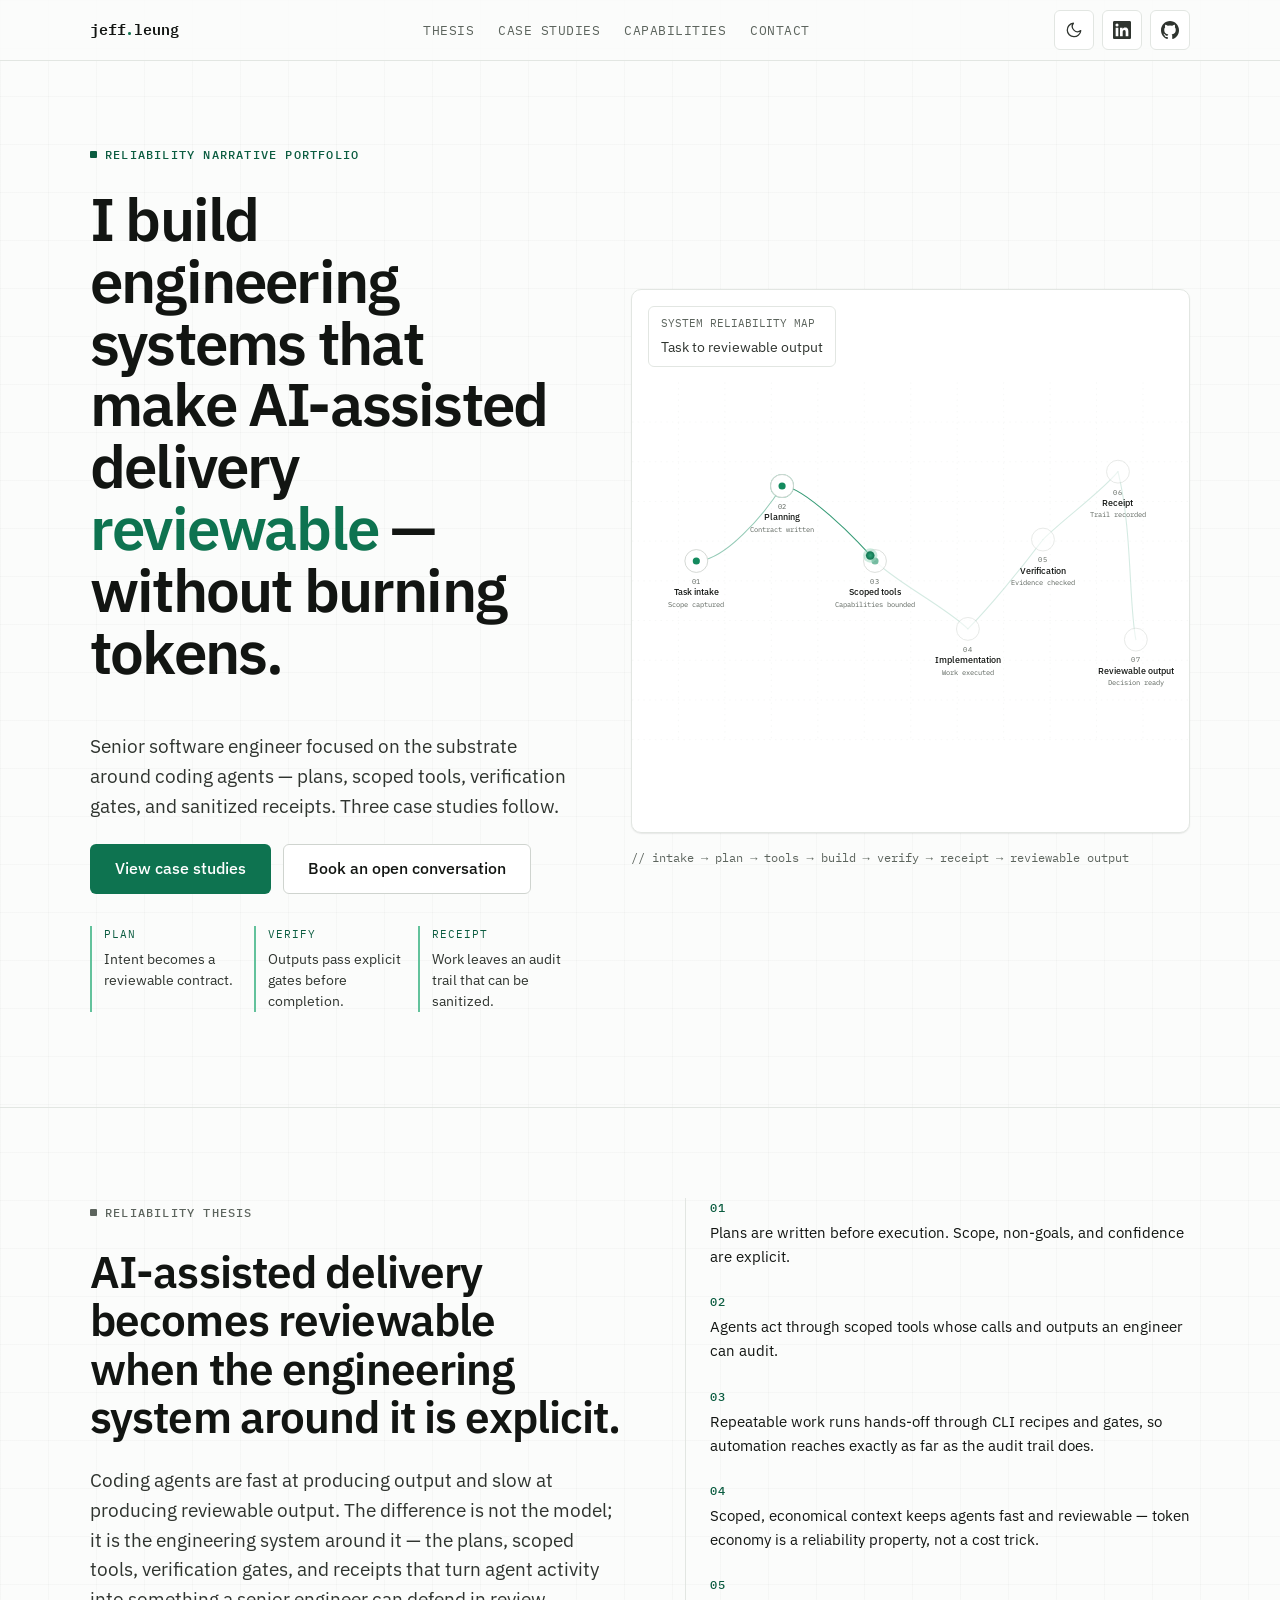
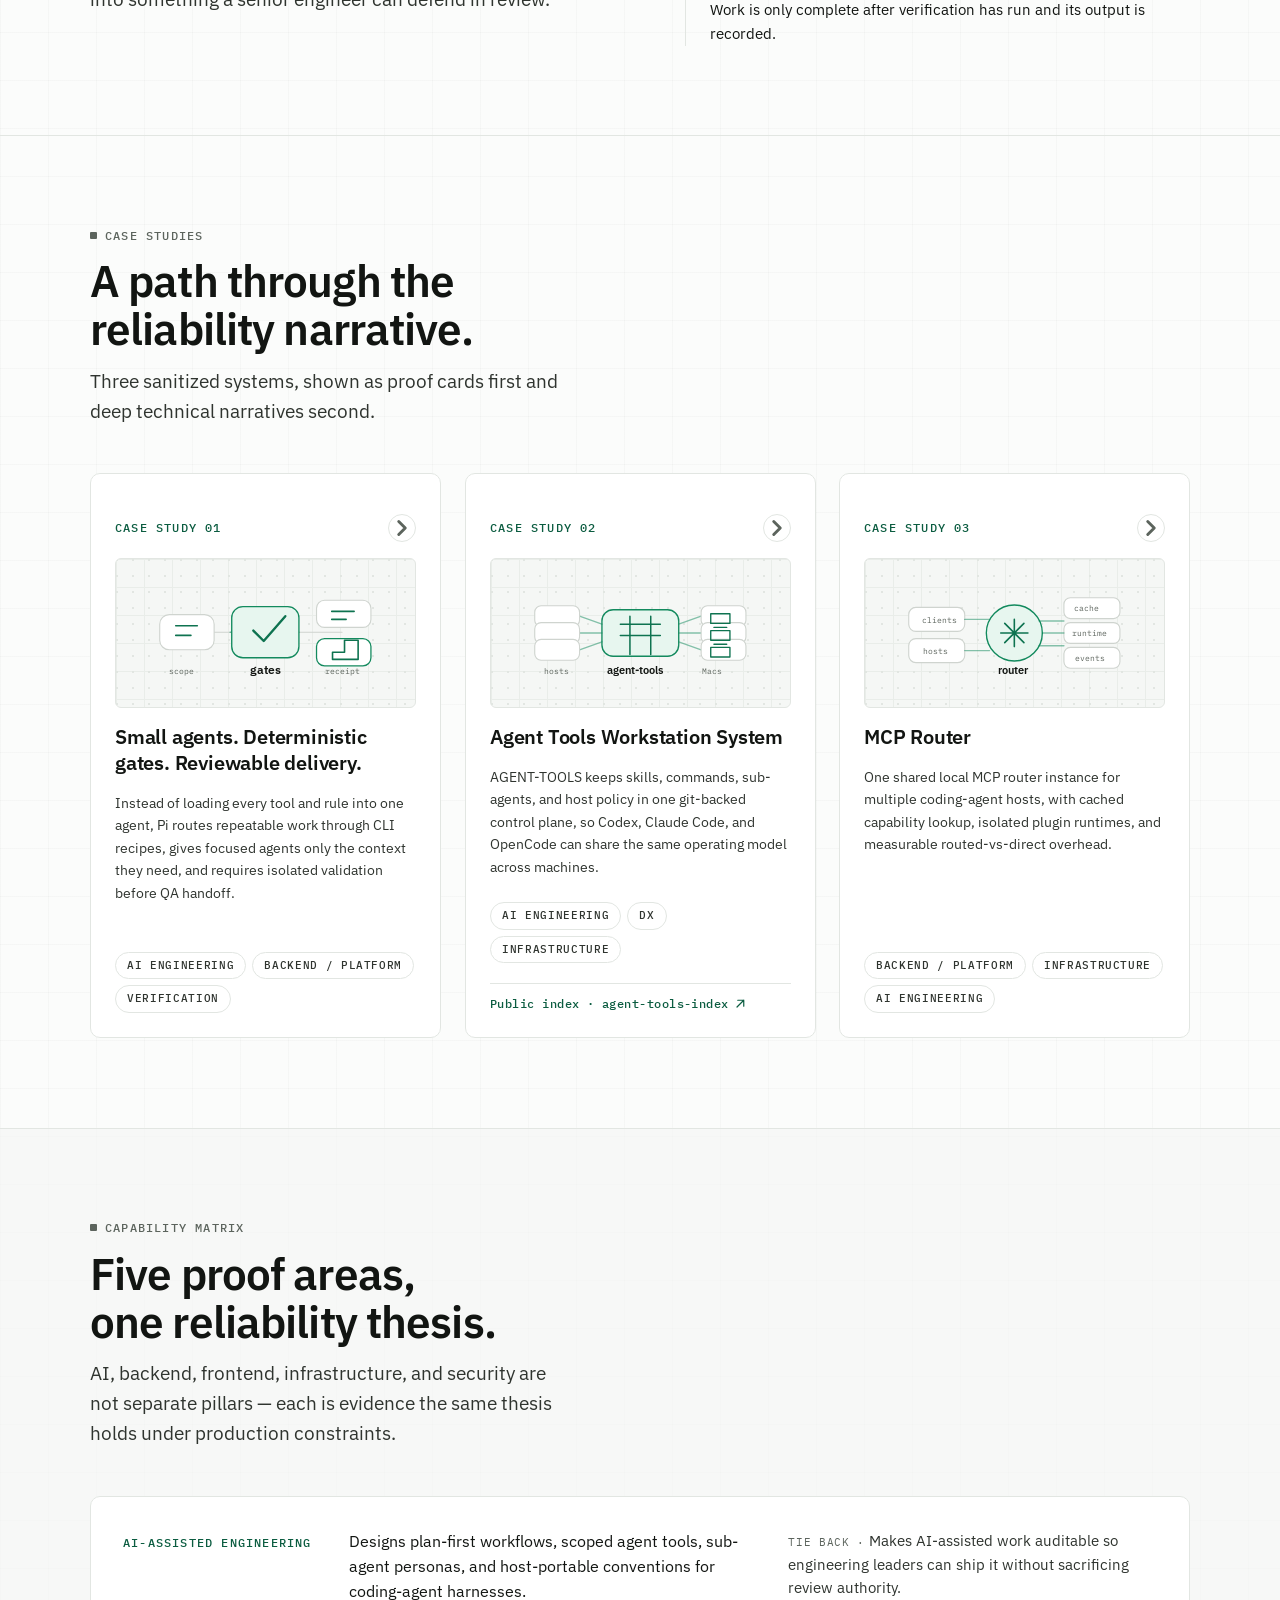
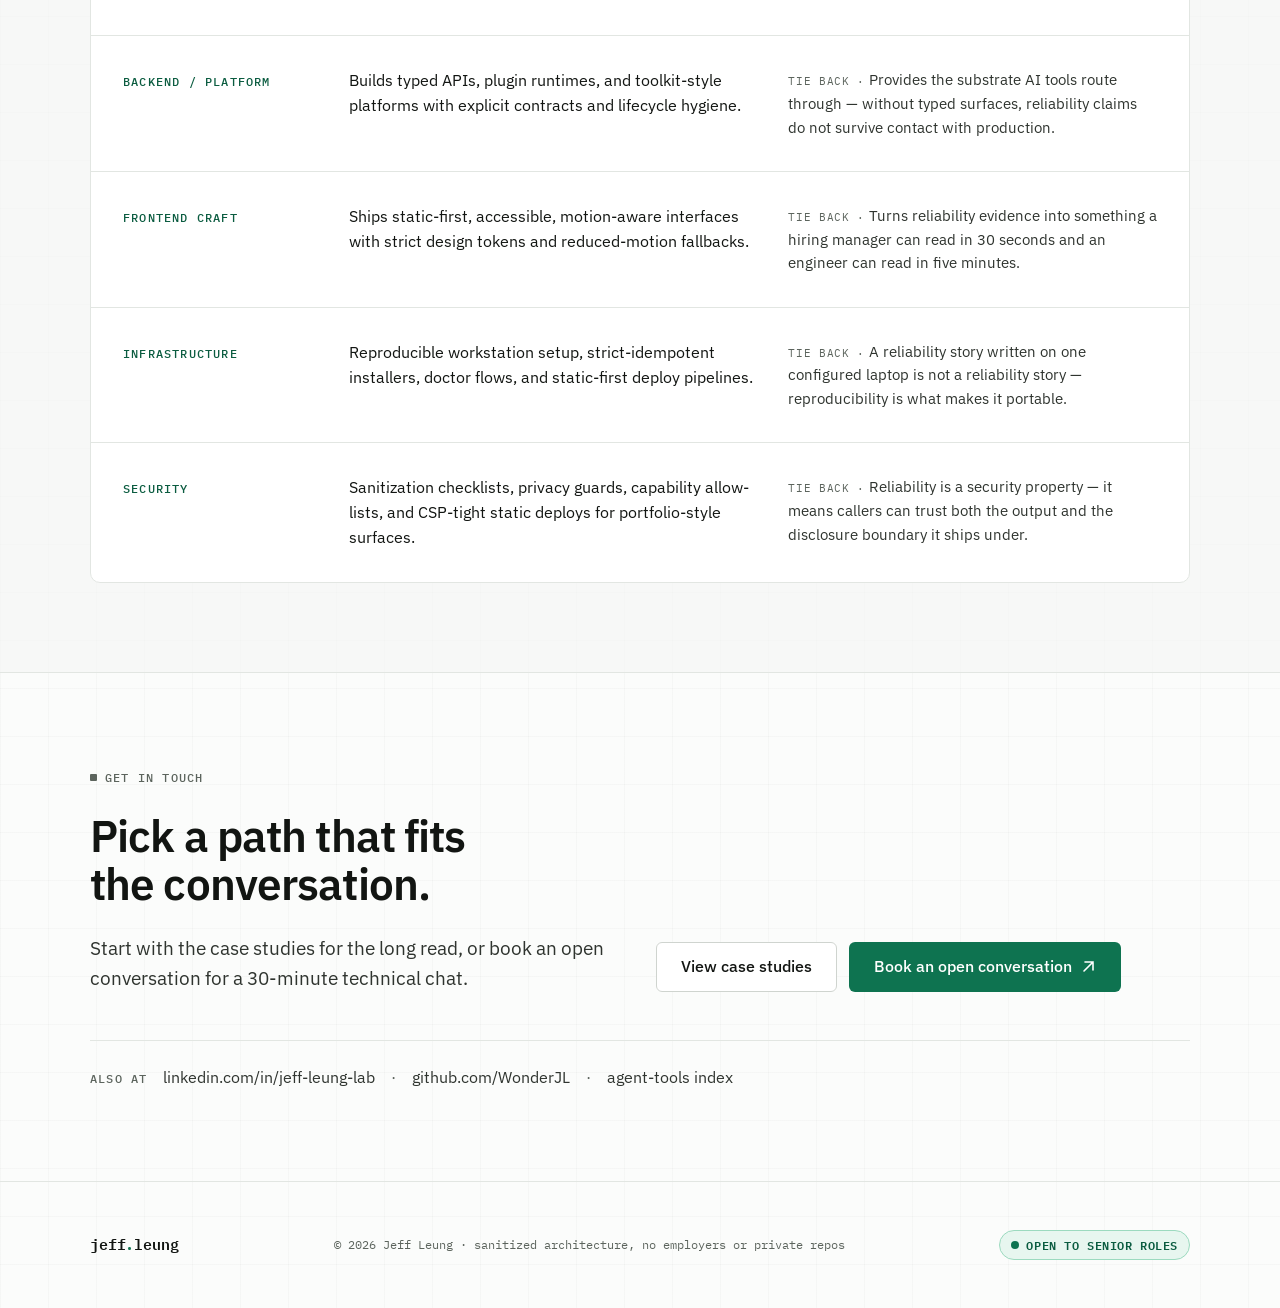
==== commit 225b345c: "deploy WonderJL/portfolio@142634c94e148335ae48eb2d84c01873e5791081" ====
--- a/index.html
+++ b/index.html
@@ -6,62 +6,38 @@
       `frame-ancestors` is ignored when delivered via <meta>; X-Frame-Options,
       Permissions-Policy, and X-Content-Type-Options have no meta equivalent
       and remain Cloudflare-only.
-    --><meta http-equiv="Content-Security-Policy" content="default-src 'self'; script-src 'self' 'sha256-BWZxTUdoRWrf8f9VMqZdoaulvQjlKkOddWqZ7hkuO4Q=' 'sha256-QzWFZi+FLIx23tnm9SBU4aEgx4x8DsuASP07mfqol/c=' 'sha256-U7a72oKuFFz8D7GUHLA1NZ0ciymHmDOc9T9aVDg2rWU='; style-src 'self' 'unsafe-inline'; font-src 'self' data:; img-src 'self' data:; connect-src 'self'; frame-ancestors 'none'; base-uri 'self'; form-action 'self'; upgrade-insecure-requests"><meta name="referrer" content="strict-origin-when-cross-origin"><meta name="generator" content="Astro v5.18.2"><link rel="canonical" href="https://jeff-leung-portfolio.pages.dev/"><title>Jeff Leung — Reliability Narrative Portfolio</title><meta name="description" content="Engineering systems that make AI-assisted delivery reviewable without burning tokens. Sanitized case studies on AI-assisted development reliability, backend/platform design, and verification-driven delivery."><meta property="og:type" content="website"><meta property="og:title" content="Jeff Leung — Reliability Narrative Portfolio"><meta property="og:description" content="Engineering systems that make AI-assisted delivery reviewable without burning tokens. Sanitized case studies on AI-assisted development reliability, backend/platform design, and verification-driven delivery."><meta property="og:url" content="https://jeff-leung-portfolio.pages.dev/"><meta property="og:image" content="https://jeff-leung-portfolio.pages.dev/og-default.png"><meta property="og:locale" content="en_US"><meta name="twitter:card" content="summary_large_image"><meta name="twitter:title" content="Jeff Leung — Reliability Narrative Portfolio"><meta name="twitter:description" content="Engineering systems that make AI-assisted delivery reviewable without burning tokens. Sanitized case studies on AI-assisted development reliability, backend/platform design, and verification-driven delivery."><meta name="twitter:image" content="https://jeff-leung-portfolio.pages.dev/og-default.png"><link rel="icon" href="/favicon.svg" type="image/svg+xml"><script type="application/ld+json">{"@context":"https://schema.org","@type":"Person","name":"Jeff Leung","jobTitle":"Senior Software Engineer","description":"Engineering systems that make AI-assisted delivery reviewable without burning tokens. Sanitized case studies on AI-assisted development reliability, backend/platform design, and verification-driven delivery.","url":"https://jeff-leung-portfolio.pages.dev","sameAs":["https://www.linkedin.com/in/jeff-leung-lab/","https://github.com/WonderJL"]}</script><link rel="stylesheet" href="/_astro/_slug_.Bp7yJg-M.css"><script type="module" src="/_astro/page.BT_9kWGp.js"></script></head> <body class="min-h-screen flex flex-col"> <a href="#main" class="sr-only focus:not-sr-only focus:absolute focus:left-4 focus:top-4 focus:z-50 focus:rounded-md focus:bg-ink-900 focus:px-4 focus:py-2 focus:text-[color:var(--color-ink-on-accent)] focus-visible:outline-2 focus-visible:outline-offset-2 focus-visible:outline-[color:var(--color-focus)]">
+    --><meta http-equiv="Content-Security-Policy" content="default-src 'self'; script-src 'self' 'sha256-BWZxTUdoRWrf8f9VMqZdoaulvQjlKkOddWqZ7hkuO4Q=' 'sha256-QzWFZi+FLIx23tnm9SBU4aEgx4x8DsuASP07mfqol/c=' 'sha256-U7a72oKuFFz8D7GUHLA1NZ0ciymHmDOc9T9aVDg2rWU='; style-src 'self' 'unsafe-inline'; font-src 'self' data:; img-src 'self' data:; connect-src 'self'; frame-ancestors 'none'; base-uri 'self'; form-action 'self'; upgrade-insecure-requests"><meta name="referrer" content="strict-origin-when-cross-origin"><!-- No-flash theme init: sets data-theme before first paint. Same-origin
+         script satisfies `script-src 'self'` (no inline hash needed). --><script src="/theme-init.js"></script><meta name="generator" content="Astro v5.18.2"><link rel="canonical" href="https://jeff-leung-portfolio.pages.dev/"><title>Jeff Leung — Reliability Narrative Portfolio</title><meta name="description" content="Engineering systems that make AI-assisted delivery reviewable without burning tokens. Sanitized case studies on AI-assisted development reliability, backend/platform design, and verification-driven delivery."><meta property="og:type" content="website"><meta property="og:title" content="Jeff Leung — Reliability Narrative Portfolio"><meta property="og:description" content="Engineering systems that make AI-assisted delivery reviewable without burning tokens. Sanitized case studies on AI-assisted development reliability, backend/platform design, and verification-driven delivery."><meta property="og:url" content="https://jeff-leung-portfolio.pages.dev/"><meta property="og:image" content="https://jeff-leung-portfolio.pages.dev/og-default.png"><meta property="og:locale" content="en_US"><meta name="twitter:card" content="summary_large_image"><meta name="twitter:title" content="Jeff Leung — Reliability Narrative Portfolio"><meta name="twitter:description" content="Engineering systems that make AI-assisted delivery reviewable without burning tokens. Sanitized case studies on AI-assisted development reliability, backend/platform design, and verification-driven delivery."><meta name="twitter:image" content="https://jeff-leung-portfolio.pages.dev/og-default.png"><link rel="icon" href="/favicon.svg" type="image/svg+xml"><script type="application/ld+json">{"@context":"https://schema.org","@type":"Person","name":"Jeff Leung","jobTitle":"Senior Software Engineer","description":"Engineering systems that make AI-assisted delivery reviewable without burning tokens. Sanitized case studies on AI-assisted development reliability, backend/platform design, and verification-driven delivery.","url":"https://jeff-leung-portfolio.pages.dev","sameAs":["https://www.linkedin.com/in/jeff-leung-lab/","https://github.com/WonderJL"]}</script><link rel="stylesheet" href="/_astro/_slug_.svdqSs6b.css">
+<style>.card-main[data-astro-cid-5bsp5rlu]{display:flex;flex-direction:column;gap:inherit;flex:1;min-height:0;color:inherit;text-decoration:none}.card-main[data-astro-cid-5bsp5rlu]:focus-visible{outline:2px solid var(--color-focus, var(--accent));outline-offset:2px;border-radius:var(--r-md)}.card-diagram[data-astro-cid-5bsp5rlu] .card-diagram-system,.card-diagram[data-astro-cid-5bsp5rlu] [data-case-study-system-diagram]{position:absolute;inset:0;height:100%!important;width:100%;margin:0;border:0!important;border-radius:0!important;background:transparent!important}.card-diagram-fallback[data-astro-cid-5bsp5rlu]{position:absolute;inset:0;display:grid;place-items:center}.card-ref[data-astro-cid-5bsp5rlu]{display:inline-flex;align-items:center;gap:.35rem;margin-top:.25rem;padding-top:.65rem;border-top:1px solid var(--border);font-family:var(--mono, ui-monospace, monospace);font-size:.72rem;font-weight:500;letter-spacing:.04em;color:var(--accent-text, var(--accent));text-decoration:none}.card-ref[data-astro-cid-5bsp5rlu]:hover{color:var(--ink, inherit)}.card-ref[data-astro-cid-5bsp5rlu]:focus-visible{outline:2px solid var(--color-focus, var(--accent));outline-offset:2px;border-radius:4px}
+</style><script type="module" src="/_astro/page.BT_9kWGp.js"></script></head> <body class="flex min-h-screen flex-col"> <a href="#main" class="focus:bg-ink-900 sr-only focus:not-sr-only focus:absolute focus:top-4 focus:left-4 focus:z-50 focus:rounded-md focus:px-4 focus:py-2 focus:text-[color:var(--color-ink-on-accent)] focus-visible:outline-2 focus-visible:outline-offset-2 focus-visible:outline-[color:var(--color-focus)]">
 Skip to main content
-</a> <header class="sticky top-0 z-40 border-b border-[color:var(--color-border)] bg-[color-mix(in_srgb,var(--color-surface-0)_92%,transparent)] backdrop-blur"> <div class="mx-auto px-6 sm:px-8 max-w-6xl flex h-16 items-center justify-between gap-6">  <a href="/" class="font-mono text-[0.95rem] font-semibold tracking-tight text-ink-900 hover:text-accent-700 focus-visible:outline-2 focus-visible:outline-offset-2 focus-visible:outline-[color:var(--color-focus)]">
-jeff<span class="text-accent-600">.</span>leung
-</a> <nav aria-label="Primary" class="hidden gap-6 md:flex"> <a href="/#thesis" class="text-small text-ink-700 transition-colors hover:text-ink-900 focus-visible:outline-2 focus-visible:outline-offset-2 focus-visible:outline-[color:var(--color-focus)]"> Thesis </a><a href="/#case-studies" class="text-small text-ink-700 transition-colors hover:text-ink-900 focus-visible:outline-2 focus-visible:outline-offset-2 focus-visible:outline-[color:var(--color-focus)]"> Case studies </a><a href="/#capabilities" class="text-small text-ink-700 transition-colors hover:text-ink-900 focus-visible:outline-2 focus-visible:outline-offset-2 focus-visible:outline-[color:var(--color-focus)]"> Capabilities </a><a href="/#contact" class="text-small text-ink-700 transition-colors hover:text-ink-900 focus-visible:outline-2 focus-visible:outline-offset-2 focus-visible:outline-[color:var(--color-focus)]"> Contact </a> </nav> <div class="flex items-center gap-2"> <a href="https://www.linkedin.com/in/jeff-leung-lab/" target="_blank" rel="noopener noreferrer" aria-label="LinkedIn profile (opens in new tab)" class="inline-flex h-11 w-11 items-center justify-center rounded-md text-ink-700 hover:bg-surface-2 hover:text-ink-900 focus-visible:outline-2 focus-visible:outline-offset-2 focus-visible:outline-[color:var(--color-focus)]"> <svg viewBox="0 0 24 24" width="20" height="20" aria-hidden="true" fill="currentColor"> <path d="M20.45 20.45h-3.55v-5.57c0-1.33-.02-3.04-1.85-3.04-1.85 0-2.13 1.45-2.13 2.94v5.67H9.36V9h3.41v1.56h.05c.48-.9 1.64-1.85 3.37-1.85 3.6 0 4.27 2.37 4.27 5.45v6.29ZM5.34 7.43a2.06 2.06 0 1 1 0-4.12 2.06 2.06 0 0 1 0 4.12ZM7.12 20.45H3.55V9h3.57v11.45ZM22.22 0H1.77C.79 0 0 .77 0 1.72v20.56C0 23.23.79 24 1.77 24h20.45c.98 0 1.78-.77 1.78-1.72V1.72C24 .77 23.2 0 22.22 0Z"></path> </svg> </a> <a href="https://github.com/WonderJL" target="_blank" rel="noopener noreferrer" aria-label="GitHub profile (opens in new tab)" class="inline-flex h-11 w-11 items-center justify-center rounded-md text-ink-700 hover:bg-surface-2 hover:text-ink-900 focus-visible:outline-2 focus-visible:outline-offset-2 focus-visible:outline-[color:var(--color-focus)]"> <svg viewBox="0 0 24 24" width="20" height="20" aria-hidden="true" fill="currentColor"> <path d="M12 0C5.37 0 0 5.5 0 12.3c0 5.44 3.44 10.06 8.21 11.69.6.11.82-.27.82-.6 0-.3-.01-1.08-.02-2.13-3.34.74-4.04-1.64-4.04-1.64-.55-1.42-1.34-1.8-1.34-1.8-1.09-.76.08-.75.08-.75 1.2.09 1.84 1.27 1.84 1.27 1.07 1.88 2.8 1.34 3.49 1.02.11-.8.42-1.34.76-1.65-2.67-.31-5.47-1.37-5.47-6.1 0-1.35.47-2.45 1.24-3.31-.12-.31-.54-1.57.12-3.27 0 0 1.01-.33 3.31 1.27a11.2 11.2 0 0 1 6.02 0c2.3-1.6 3.3-1.27 3.3-1.27.67 1.7.25 2.96.13 3.27.77.86 1.24 1.96 1.24 3.31 0 4.74-2.81 5.78-5.49 6.09.43.38.81 1.13.81 2.28 0 1.64-.02 2.97-.02 3.37 0 .33.22.71.83.59C20.57 22.36 24 17.74 24 12.3 24 5.5 18.63 0 12 0Z"></path> </svg> </a> </div>  </div> </header> <main id="main" class="flex-1">  <section id="hero" class="scroll-mt-20 py-20 sm:py-24 bg-surface-0 pt-20 pb-16 sm:pt-24 sm:pb-20 lg:pt-28">  <style>astro-island,astro-slot,astro-static-slot{display:contents}</style><script>(()=>{var e=async t=>{await(await t())()};(self.Astro||(self.Astro={})).load=e;window.dispatchEvent(new Event("astro:load"));})();</script><script>(()=>{var A=Object.defineProperty;var g=(i,o,a)=>o in i?A(i,o,{enumerable:!0,configurable:!0,writable:!0,value:a}):i[o]=a;var d=(i,o,a)=>g(i,typeof o!="symbol"?o+"":o,a);{let i={0:t=>m(t),1:t=>a(t),2:t=>new RegExp(t),3:t=>new Date(t),4:t=>new Map(a(t)),5:t=>new Set(a(t)),6:t=>BigInt(t),7:t=>new URL(t),8:t=>new Uint8Array(t),9:t=>new Uint16Array(t),10:t=>new Uint32Array(t),11:t=>1/0*t},o=t=>{let[l,e]=t;return l in i?i[l](e):void 0},a=t=>t.map(o),m=t=>typeof t!="object"||t===null?t:Object.fromEntries(Object.entries(t).map(([l,e])=>[l,o(e)]));class y extends HTMLElement{constructor(){super(...arguments);d(this,"Component");d(this,"hydrator");d(this,"hydrate",async()=>{var b;if(!this.hydrator||!this.isConnected)return;let e=(b=this.parentElement)==null?void 0:b.closest("astro-island[ssr]");if(e){e.addEventListener("astro:hydrate",this.hydrate,{once:!0});return}let c=this.querySelectorAll("astro-slot"),n={},h=this.querySelectorAll("template[data-astro-template]");for(let r of h){let s=r.closest(this.tagName);s!=null&&s.isSameNode(this)&&(n[r.getAttribute("data-astro-template")||"default"]=r.innerHTML,r.remove())}for(let r of c){let s=r.closest(this.tagName);s!=null&&s.isSameNode(this)&&(n[r.getAttribute("name")||"default"]=r.innerHTML)}let p;try{p=this.hasAttribute("props")?m(JSON.parse(this.getAttribute("props"))):{}}catch(r){let s=this.getAttribute("component-url")||"<unknown>",v=this.getAttribute("component-export");throw v&&(s+=` (export ${v})`),console.error(`[hydrate] Error parsing props for component ${s}`,this.getAttribute("props"),r),r}let u;await this.hydrator(this)(this.Component,p,n,{client:this.getAttribute("client")}),this.removeAttribute("ssr"),this.dispatchEvent(new CustomEvent("astro:hydrate"))});d(this,"unmount",()=>{this.isConnected||this.dispatchEvent(new CustomEvent("astro:unmount"))})}disconnectedCallback(){document.removeEventListener("astro:after-swap",this.unmount),document.addEventListener("astro:after-swap",this.unmount,{once:!0})}connectedCallback(){if(!this.hasAttribute("await-children")||document.readyState==="interactive"||document.readyState==="complete")this.childrenConnectedCallback();else{let e=()=>{document.removeEventListener("DOMContentLoaded",e),c.disconnect(),this.childrenConnectedCallback()},c=new MutationObserver(()=>{var n;((n=this.lastChild)==null?void 0:n.nodeType)===Node.COMMENT_NODE&&this.lastChild.nodeValue==="astro:end"&&(this.lastChild.remove(),e())});c.observe(this,{childList:!0}),document.addEventListener("DOMContentLoaded",e)}}async childrenConnectedCallback(){let e=this.getAttribute("before-hydration-url");e&&await import(e),this.start()}async start(){let e=JSON.parse(this.getAttribute("opts")),c=this.getAttribute("client");if(Astro[c]===void 0){window.addEventListener(`astro:${c}`,()=>this.start(),{once:!0});return}try{await Astro[c](async()=>{let n=this.getAttribute("renderer-url"),[h,{default:p}]=await Promise.all([import(this.getAttribute("component-url")),n?import(n):()=>()=>{}]),u=this.getAttribute("component-export")||"default";if(!u.includes("."))this.Component=h[u];else{this.Component=h;for(let f of u.split("."))this.Component=this.Component[f]}return this.hydrator=p,this.hydrate},e,this)}catch(n){console.error(`[astro-island] Error hydrating ${this.getAttribute("component-url")}`,n)}}attributeChangedCallback(){this.hydrate()}}d(y,"observedAttributes",["props"]),customElements.get("astro-island")||customElements.define("astro-island",y)}})();</script><div class="mx-auto px-6 sm:px-8 max-w-6xl grid gap-8 lg:grid-cols-[0.82fr_1.18fr] lg:items-center lg:gap-10">  <div class="space-y-6 lg:col-start-1 lg:row-start-1 lg:self-end"> <span class="text-mono-label font-mono tracking-[0.08em] uppercase text-accent-700"> Reliability narrative portfolio </span> <h1 class="font-semibold tracking-tight text-ink-900" style="font-size: var(--text-display); line-height: var(--text-display--line-height); letter-spacing: var(--text-display--letter-spacing);">
-I build engineering systems that make AI-assisted delivery reviewable without burning tokens.
-</h1> </div> <div class="min-h-[24rem] lg:col-start-2 lg:row-span-2 lg:row-start-1 lg:min-h-[34rem]"> <astro-island uid="Ze63QX" prefix="r5" component-url="/_astro/SystemReliabilityMap.BduYvnrJ.js" component-export="default" renderer-url="/_astro/client.Bz692-Ao.js" props="{}" ssr client="load" opts="{&quot;name&quot;:&quot;SystemReliabilityMap&quot;,&quot;value&quot;:true}" await-children><div class="relative h-full min-h-[24rem] w-full overflow-hidden rounded-lg border border-[color:var(--color-border)] bg-surface-1 shadow-sm lg:min-h-[34rem]" aria-label="System Reliability Map: a task moves through intake, planning, agent tools, implementation, verification, receipt, and reviewable output." role="img"><div class="absolute left-4 top-4 z-10 rounded-md border border-[color:var(--color-border)] bg-surface-1/90 px-3 py-2 backdrop-blur-sm"><p class="font-mono text-[0.6875rem] uppercase text-ink-500">System Reliability Map</p><p class="mt-1 text-small text-ink-700">Task to reviewable output</p></div><svg viewBox="0 0 780 500" class="absolute inset-0 h-full w-full" aria-hidden="true"><defs><radialGradient id="reliabilityToken" cx="50%" cy="50%" r="50%"><stop offset="0%" stop-color="var(--color-accent-400)" stop-opacity="1"></stop><stop offset="100%" stop-color="var(--color-accent-600)" stop-opacity="1"></stop></radialGradient></defs><g stroke="var(--color-border)" stroke-width="1" opacity="0.4"><line x1="65" y1="0" x2="65" y2="500" stroke-dasharray="2 6"></line><line x1="130" y1="0" x2="130" y2="500" stroke-dasharray="2 6"></line><line x1="195" y1="0" x2="195" y2="500" stroke-dasharray="2 6"></line><line x1="260" y1="0" x2="260" y2="500" stroke-dasharray="2 6"></line><line x1="325" y1="0" x2="325" y2="500" stroke-dasharray="2 6"></line><line x1="390" y1="0" x2="390" y2="500" stroke-dasharray="2 6"></line><line x1="455" y1="0" x2="455" y2="500" stroke-dasharray="2 6"></line><line x1="520" y1="0" x2="520" y2="500" stroke-dasharray="2 6"></line><line x1="585" y1="0" x2="585" y2="500" stroke-dasharray="2 6"></line><line x1="650" y1="0" x2="650" y2="500" stroke-dasharray="2 6"></line><line x1="715" y1="0" x2="715" y2="500" stroke-dasharray="2 6"></line><line x1="780" y1="0" x2="780" y2="500" stroke-dasharray="2 6"></line><line x1="0" y1="55.55555555555556" x2="780" y2="55.55555555555556" stroke-dasharray="2 6"></line><line x1="0" y1="111.11111111111111" x2="780" y2="111.11111111111111" stroke-dasharray="2 6"></line><line x1="0" y1="166.66666666666669" x2="780" y2="166.66666666666669" stroke-dasharray="2 6"></line><line x1="0" y1="222.22222222222223" x2="780" y2="222.22222222222223" stroke-dasharray="2 6"></line><line x1="0" y1="277.77777777777777" x2="780" y2="277.77777777777777" stroke-dasharray="2 6"></line><line x1="0" y1="333.33333333333337" x2="780" y2="333.33333333333337" stroke-dasharray="2 6"></line><line x1="0" y1="388.8888888888889" x2="780" y2="388.8888888888889" stroke-dasharray="2 6"></line><line x1="0" y1="444.44444444444446" x2="780" y2="444.44444444444446" stroke-dasharray="2 6"></line><line x1="0" y1="500" x2="780" y2="500" stroke-dasharray="2 6"></line></g><g fill="none" stroke="var(--color-accent-500)" stroke-width="1.5" stroke-linecap="round"><path d="M 90 250 C 130 250, 185 185, 210 145" data-reliability-edge="true" data-reliability-edge-id="intake-plan"></path><path d="M 210 145 C 240 145, 315 220, 340 250" data-reliability-edge="true" data-reliability-edge-id="plan-tools"></path><path d="M 340 250 C 370 280, 440 315, 470 345" data-reliability-edge="true" data-reliability-edge-id="tools-impl"></path><path d="M 470 345 C 500 315, 545 260, 575 220" data-reliability-edge="true" data-reliability-edge-id="impl-verify"></path><path d="M 575 220 C 605 190, 655 155, 680 125" data-reliability-edge="true" data-reliability-edge-id="verify-receipt"></path><path d="M 680 125 C 700 205, 695 310, 705 360" data-reliability-edge="true" data-reliability-edge-id="receipt-review"></path></g><g><g data-reliability-node="true" data-reliability-node-id="intake" transform="translate(90 250)"><circle r="16" fill="none" stroke="var(--color-accent-400)" stroke-width="1.5" opacity="0" data-reliability-node-pulse="true"></circle><circle r="16" fill="var(--color-surface-1)" stroke="var(--color-border-strong)" stroke-width="1.25" data-reliability-node-ring="true"></circle><circle r="5" fill="var(--color-accent-500)" fill-opacity="0" data-reliability-node-fill="true"></circle><text x="0" y="32" text-anchor="middle" font-family="var(--font-mono)" font-size="10" fill="var(--color-ink-500)" letter-spacing="0.08em">01</text><text x="0" y="48" text-anchor="middle" font-family="var(--font-sans)" font-size="12" fill="var(--color-ink-900)" font-weight="500">Task intake</text><text x="0" y="64" text-anchor="middle" font-family="var(--font-mono)" font-size="10" fill="var(--color-ink-500)">Scope captured</text></g><g data-reliability-node="true" data-reliability-node-id="plan" transform="translate(210 145)"><circle r="16" fill="none" stroke="var(--color-accent-400)" stroke-width="1.5" opacity="0" data-reliability-node-pulse="true"></circle><circle r="16" fill="var(--color-surface-1)" stroke="var(--color-border-strong)" stroke-width="1.25" data-reliability-node-ring="true"></circle><circle r="5" fill="var(--color-accent-500)" fill-opacity="0" data-reliability-node-fill="true"></circle><text x="0" y="32" text-anchor="middle" font-family="var(--font-mono)" font-size="10" fill="var(--color-ink-500)" letter-spacing="0.08em">02</text><text x="0" y="48" text-anchor="middle" font-family="var(--font-sans)" font-size="12" fill="var(--color-ink-900)" font-weight="500">Planning</text><text x="0" y="64" text-anchor="middle" font-family="var(--font-mono)" font-size="10" fill="var(--color-ink-500)">Contract written</text></g><g data-reliability-node="true" data-reliability-node-id="tools" transform="translate(340 250)"><circle r="16" fill="none" stroke="var(--color-accent-400)" stroke-width="1.5" opacity="0" data-reliability-node-pulse="true"></circle><circle r="16" fill="var(--color-surface-1)" stroke="var(--color-border-strong)" stroke-width="1.25" data-reliability-node-ring="true"></circle><circle r="5" fill="var(--color-accent-500)" fill-opacity="0" data-reliability-node-fill="true"></circle><text x="0" y="32" text-anchor="middle" font-family="var(--font-mono)" font-size="10" fill="var(--color-ink-500)" letter-spacing="0.08em">03</text><text x="0" y="48" text-anchor="middle" font-family="var(--font-sans)" font-size="12" fill="var(--color-ink-900)" font-weight="500">Scoped tools</text><text x="0" y="64" text-anchor="middle" font-family="var(--font-mono)" font-size="10" fill="var(--color-ink-500)">Capabilities bounded</text></g><g data-reliability-node="true" data-reliability-node-id="impl" transform="translate(470 345)"><circle r="16" fill="none" stroke="var(--color-accent-400)" stroke-width="1.5" opacity="0" data-reliability-node-pulse="true"></circle><circle r="16" fill="var(--color-surface-1)" stroke="var(--color-border-strong)" stroke-width="1.25" data-reliability-node-ring="true"></circle><circle r="5" fill="var(--color-accent-500)" fill-opacity="0" data-reliability-node-fill="true"></circle><text x="0" y="32" text-anchor="middle" font-family="var(--font-mono)" font-size="10" fill="var(--color-ink-500)" letter-spacing="0.08em">04</text><text x="0" y="48" text-anchor="middle" font-family="var(--font-sans)" font-size="12" fill="var(--color-ink-900)" font-weight="500">Implementation</text><text x="0" y="64" text-anchor="middle" font-family="var(--font-mono)" font-size="10" fill="var(--color-ink-500)">Work executed</text></g><g data-reliability-node="true" data-reliability-node-id="verify" transform="translate(575 220)"><circle r="16" fill="none" stroke="var(--color-accent-400)" stroke-width="1.5" opacity="0" data-reliability-node-pulse="true"></circle><circle r="16" fill="var(--color-surface-1)" stroke="var(--color-border-strong)" stroke-width="1.25" data-reliability-node-ring="true"></circle><circle r="5" fill="var(--color-accent-500)" fill-opacity="0" data-reliability-node-fill="true"></circle><text x="0" y="32" text-anchor="middle" font-family="var(--font-mono)" font-size="10" fill="var(--color-ink-500)" letter-spacing="0.08em">05</text><text x="0" y="48" text-anchor="middle" font-family="var(--font-sans)" font-size="12" fill="var(--color-ink-900)" font-weight="500">Verification</text><text x="0" y="64" text-anchor="middle" font-family="var(--font-mono)" font-size="10" fill="var(--color-ink-500)">Evidence checked</text></g><g data-reliability-node="true" data-reliability-node-id="receipt" transform="translate(680 125)"><circle r="16" fill="none" stroke="var(--color-accent-400)" stroke-width="1.5" opacity="0" data-reliability-node-pulse="true"></circle><circle r="16" fill="var(--color-surface-1)" stroke="var(--color-border-strong)" stroke-width="1.25" data-reliability-node-ring="true"></circle><circle r="5" fill="var(--color-accent-500)" fill-opacity="0" data-reliability-node-fill="true"></circle><text x="0" y="32" text-anchor="middle" font-family="var(--font-mono)" font-size="10" fill="var(--color-ink-500)" letter-spacing="0.08em">06</text><text x="0" y="48" text-anchor="middle" font-family="var(--font-sans)" font-size="12" fill="var(--color-ink-900)" font-weight="500">Receipt</text><text x="0" y="64" text-anchor="middle" font-family="var(--font-mono)" font-size="10" fill="var(--color-ink-500)">Trail recorded</text></g><g data-reliability-node="true" data-reliability-node-id="review" transform="translate(705 360)"><circle r="16" fill="none" stroke="var(--color-accent-400)" stroke-width="1.5" opacity="0" data-reliability-node-pulse="true"></circle><circle r="16" fill="var(--color-surface-1)" stroke="var(--color-border-strong)" stroke-width="1.25" data-reliability-node-ring="true"></circle><circle r="5" fill="var(--color-accent-500)" fill-opacity="0" data-reliability-node-fill="true"></circle><text x="0" y="32" text-anchor="middle" font-family="var(--font-mono)" font-size="10" fill="var(--color-ink-500)" letter-spacing="0.08em">07</text><text x="0" y="48" text-anchor="middle" font-family="var(--font-sans)" font-size="12" fill="var(--color-ink-900)" font-weight="500">Reviewable output</text><text x="0" y="64" text-anchor="middle" font-family="var(--font-mono)" font-size="10" fill="var(--color-ink-500)">Decision ready</text></g></g><g data-reliability-token="true" opacity="0"><circle r="10" fill="var(--color-accent-200)" opacity="0.5"></circle><circle r="6" fill="url(#reliabilityToken)"></circle></g></svg></div><!--astro:end--></astro-island> </div> <div class="space-y-6 lg:col-start-1 lg:row-start-2 lg:self-start"> <p class="max-w-2xl text-[1.0625rem] leading-relaxed text-ink-700">
+</a> <header class="site-nav"> <div class="wrap nav-inner"> <a href="/" class="wordmark">jeff<span class="dot">.</span>leung</a> <nav aria-label="Primary" class="nav-links"> <a href="/#thesis">Thesis</a><a href="/#case-studies">Case studies</a><a href="/#capabilities">Capabilities</a><a href="/#contact">Contact</a> </nav> <div class="nav-actions"> <button class="icon-btn theme-toggle" id="theme-toggle" type="button" aria-label="Toggle light and dark theme"> <span class="i-moon"> <svg viewBox="0 0 24 24" fill="none" stroke="currentColor" stroke-width="1.7" aria-hidden="true"> <path d="M21 12.8A9 9 0 1 1 11.2 3a7 7 0 0 0 9.8 9.8Z" stroke-linecap="round" stroke-linejoin="round"></path> </svg> </span> <span class="i-sun"> <svg viewBox="0 0 24 24" fill="none" stroke="currentColor" stroke-width="1.7" aria-hidden="true"> <circle cx="12" cy="12" r="4.2"></circle> <path d="M12 2.5v2M12 19.5v2M2.5 12h2M19.5 12h2M5 5l1.5 1.5M17.5 17.5L19 19M19 5l-1.5 1.5M6.5 17.5L5 19" stroke-linecap="round"></path> </svg> </span> </button> <a href="https://www.linkedin.com/in/jeff-leung-lab/" target="_blank" rel="noopener noreferrer" aria-label="LinkedIn profile (opens in new tab)" class="icon-btn"> <svg viewBox="0 0 24 24" fill="currentColor" aria-hidden="true"> <path d="M20.45 20.45h-3.55v-5.57c0-1.33-.02-3.04-1.85-3.04-1.85 0-2.13 1.45-2.13 2.94v5.67H9.36V9h3.41v1.56h.05c.48-.9 1.64-1.85 3.37-1.85 3.6 0 4.27 2.37 4.27 5.45v6.29ZM5.34 7.43a2.06 2.06 0 1 1 0-4.12 2.06 2.06 0 0 1 0 4.12ZM7.12 20.45H3.55V9h3.57v11.45ZM22.22 0H1.77C.79 0 0 .77 0 1.72v20.56C0 23.23.79 24 1.77 24h20.45c.98 0 1.78-.77 1.78-1.72V1.72C24 .77 23.2 0 22.22 0Z"></path> </svg> </a> <a href="https://github.com/WonderJL" target="_blank" rel="noopener noreferrer" aria-label="GitHub profile (opens in new tab)" class="icon-btn"> <svg viewBox="0 0 24 24" fill="currentColor" aria-hidden="true"> <path d="M12 0C5.37 0 0 5.5 0 12.3c0 5.44 3.44 10.06 8.21 11.69.6.11.82-.27.82-.6 0-.3-.01-1.08-.02-2.13-3.34.74-4.04-1.64-4.04-1.64-.55-1.42-1.34-1.8-1.34-1.8-1.09-.76.08-.75.08-.75 1.2.09 1.84 1.27 1.84 1.27 1.07 1.88 2.8 1.34 3.49 1.02.11-.8.42-1.34.76-1.65-2.67-.31-5.47-1.37-5.47-6.1 0-1.35.47-2.45 1.24-3.31-.12-.31-.54-1.57.12-3.27 0 0 1.01-.33 3.31 1.27a11.2 11.2 0 0 1 6.02 0c2.3-1.6 3.3-1.27 3.3-1.27.67 1.7.25 2.96.13 3.27.77.86 1.24 1.96 1.24 3.31 0 4.74-2.81 5.78-5.49 6.09.43.38.81 1.13.81 2.28 0 1.64-.02 2.97-.02 3.37 0 .33.22.71.83.59C20.57 22.36 24 17.74 24 12.3 24 5.5 18.63 0 12 0Z"></path> </svg> </a> </div> </div> </header> <main id="main" class="flex-1">  <section id="hero" class="section hero"> <div class="wrap hero-grid"> <div class="hero-copy-top"> <span class="kicker accent reveal">Reliability narrative portfolio</span> <h1 class="display reveal">
+I build engineering systems that make AI-assisted delivery <span class="hl">reviewable</span> — without burning tokens.
+</h1> </div> <div class="hero-visual reveal"> <style>astro-island,astro-slot,astro-static-slot{display:contents}</style><script>(()=>{var e=async t=>{await(await t())()};(self.Astro||(self.Astro={})).load=e;window.dispatchEvent(new Event("astro:load"));})();</script><script>(()=>{var A=Object.defineProperty;var g=(i,o,a)=>o in i?A(i,o,{enumerable:!0,configurable:!0,writable:!0,value:a}):i[o]=a;var d=(i,o,a)=>g(i,typeof o!="symbol"?o+"":o,a);{let i={0:t=>m(t),1:t=>a(t),2:t=>new RegExp(t),3:t=>new Date(t),4:t=>new Map(a(t)),5:t=>new Set(a(t)),6:t=>BigInt(t),7:t=>new URL(t),8:t=>new Uint8Array(t),9:t=>new Uint16Array(t),10:t=>new Uint32Array(t),11:t=>1/0*t},o=t=>{let[l,e]=t;return l in i?i[l](e):void 0},a=t=>t.map(o),m=t=>typeof t!="object"||t===null?t:Object.fromEntries(Object.entries(t).map(([l,e])=>[l,o(e)]));class y extends HTMLElement{constructor(){super(...arguments);d(this,"Component");d(this,"hydrator");d(this,"hydrate",async()=>{var b;if(!this.hydrator||!this.isConnected)return;let e=(b=this.parentElement)==null?void 0:b.closest("astro-island[ssr]");if(e){e.addEventListener("astro:hydrate",this.hydrate,{once:!0});return}let c=this.querySelectorAll("astro-slot"),n={},h=this.querySelectorAll("template[data-astro-template]");for(let r of h){let s=r.closest(this.tagName);s!=null&&s.isSameNode(this)&&(n[r.getAttribute("data-astro-template")||"default"]=r.innerHTML,r.remove())}for(let r of c){let s=r.closest(this.tagName);s!=null&&s.isSameNode(this)&&(n[r.getAttribute("name")||"default"]=r.innerHTML)}let p;try{p=this.hasAttribute("props")?m(JSON.parse(this.getAttribute("props"))):{}}catch(r){let s=this.getAttribute("component-url")||"<unknown>",v=this.getAttribute("component-export");throw v&&(s+=` (export ${v})`),console.error(`[hydrate] Error parsing props for component ${s}`,this.getAttribute("props"),r),r}let u;await this.hydrator(this)(this.Component,p,n,{client:this.getAttribute("client")}),this.removeAttribute("ssr"),this.dispatchEvent(new CustomEvent("astro:hydrate"))});d(this,"unmount",()=>{this.isConnected||this.dispatchEvent(new CustomEvent("astro:unmount"))})}disconnectedCallback(){document.removeEventListener("astro:after-swap",this.unmount),document.addEventListener("astro:after-swap",this.unmount,{once:!0})}connectedCallback(){if(!this.hasAttribute("await-children")||document.readyState==="interactive"||document.readyState==="complete")this.childrenConnectedCallback();else{let e=()=>{document.removeEventListener("DOMContentLoaded",e),c.disconnect(),this.childrenConnectedCallback()},c=new MutationObserver(()=>{var n;((n=this.lastChild)==null?void 0:n.nodeType)===Node.COMMENT_NODE&&this.lastChild.nodeValue==="astro:end"&&(this.lastChild.remove(),e())});c.observe(this,{childList:!0}),document.addEventListener("DOMContentLoaded",e)}}async childrenConnectedCallback(){let e=this.getAttribute("before-hydration-url");e&&await import(e),this.start()}async start(){let e=JSON.parse(this.getAttribute("opts")),c=this.getAttribute("client");if(Astro[c]===void 0){window.addEventListener(`astro:${c}`,()=>this.start(),{once:!0});return}try{await Astro[c](async()=>{let n=this.getAttribute("renderer-url"),[h,{default:p}]=await Promise.all([import(this.getAttribute("component-url")),n?import(n):()=>()=>{}]),u=this.getAttribute("component-export")||"default";if(!u.includes("."))this.Component=h[u];else{this.Component=h;for(let f of u.split("."))this.Component=this.Component[f]}return this.hydrator=p,this.hydrate},e,this)}catch(n){console.error(`[astro-island] Error hydrating ${this.getAttribute("component-url")}`,n)}}attributeChangedCallback(){this.hydrate()}}d(y,"observedAttributes",["props"]),customElements.get("astro-island")||customElements.define("astro-island",y)}})();</script><astro-island uid="Ze63QX" prefix="r4" component-url="/_astro/SystemReliabilityMap.BduYvnrJ.js" component-export="default" renderer-url="/_astro/client.Bz692-Ao.js" props="{}" ssr client="load" opts="{&quot;name&quot;:&quot;SystemReliabilityMap&quot;,&quot;value&quot;:true}" await-children><div class="relative h-full min-h-[24rem] w-full overflow-hidden rounded-lg border border-[color:var(--color-border)] bg-surface-1 shadow-sm lg:min-h-[34rem]" aria-label="System Reliability Map: a task moves through intake, planning, agent tools, implementation, verification, receipt, and reviewable output." role="img"><div class="absolute left-4 top-4 z-10 rounded-md border border-[color:var(--color-border)] bg-surface-1/90 px-3 py-2 backdrop-blur-sm"><p class="font-mono text-[0.6875rem] uppercase text-ink-500">System Reliability Map</p><p class="mt-1 text-small text-ink-700">Task to reviewable output</p></div><svg viewBox="0 0 780 500" class="absolute inset-0 h-full w-full" aria-hidden="true"><defs><radialGradient id="reliabilityToken" cx="50%" cy="50%" r="50%"><stop offset="0%" stop-color="var(--color-accent-400)" stop-opacity="1"></stop><stop offset="100%" stop-color="var(--color-accent-600)" stop-opacity="1"></stop></radialGradient></defs><g stroke="var(--color-border)" stroke-width="1" opacity="0.4"><line x1="65" y1="0" x2="65" y2="500" stroke-dasharray="2 6"></line><line x1="130" y1="0" x2="130" y2="500" stroke-dasharray="2 6"></line><line x1="195" y1="0" x2="195" y2="500" stroke-dasharray="2 6"></line><line x1="260" y1="0" x2="260" y2="500" stroke-dasharray="2 6"></line><line x1="325" y1="0" x2="325" y2="500" stroke-dasharray="2 6"></line><line x1="390" y1="0" x2="390" y2="500" stroke-dasharray="2 6"></line><line x1="455" y1="0" x2="455" y2="500" stroke-dasharray="2 6"></line><line x1="520" y1="0" x2="520" y2="500" stroke-dasharray="2 6"></line><line x1="585" y1="0" x2="585" y2="500" stroke-dasharray="2 6"></line><line x1="650" y1="0" x2="650" y2="500" stroke-dasharray="2 6"></line><line x1="715" y1="0" x2="715" y2="500" stroke-dasharray="2 6"></line><line x1="780" y1="0" x2="780" y2="500" stroke-dasharray="2 6"></line><line x1="0" y1="55.55555555555556" x2="780" y2="55.55555555555556" stroke-dasharray="2 6"></line><line x1="0" y1="111.11111111111111" x2="780" y2="111.11111111111111" stroke-dasharray="2 6"></line><line x1="0" y1="166.66666666666669" x2="780" y2="166.66666666666669" stroke-dasharray="2 6"></line><line x1="0" y1="222.22222222222223" x2="780" y2="222.22222222222223" stroke-dasharray="2 6"></line><line x1="0" y1="277.77777777777777" x2="780" y2="277.77777777777777" stroke-dasharray="2 6"></line><line x1="0" y1="333.33333333333337" x2="780" y2="333.33333333333337" stroke-dasharray="2 6"></line><line x1="0" y1="388.8888888888889" x2="780" y2="388.8888888888889" stroke-dasharray="2 6"></line><line x1="0" y1="444.44444444444446" x2="780" y2="444.44444444444446" stroke-dasharray="2 6"></line><line x1="0" y1="500" x2="780" y2="500" stroke-dasharray="2 6"></line></g><g fill="none" stroke="var(--color-accent-500)" stroke-width="1.5" stroke-linecap="round"><path d="M 90 250 C 130 250, 185 185, 210 145" data-reliability-edge="true" data-reliability-edge-id="intake-plan"></path><path d="M 210 145 C 240 145, 315 220, 340 250" data-reliability-edge="true" data-reliability-edge-id="plan-tools"></path><path d="M 340 250 C 370 280, 440 315, 470 345" data-reliability-edge="true" data-reliability-edge-id="tools-impl"></path><path d="M 470 345 C 500 315, 545 260, 575 220" data-reliability-edge="true" data-reliability-edge-id="impl-verify"></path><path d="M 575 220 C 605 190, 655 155, 680 125" data-reliability-edge="true" data-reliability-edge-id="verify-receipt"></path><path d="M 680 125 C 700 205, 695 310, 705 360" data-reliability-edge="true" data-reliability-edge-id="receipt-review"></path></g><g><g data-reliability-node="true" data-reliability-node-id="intake" transform="translate(90 250)"><circle r="16" fill="none" stroke="var(--color-accent-400)" stroke-width="1.5" opacity="0" data-reliability-node-pulse="true"></circle><circle r="16" fill="var(--color-surface-1)" stroke="var(--color-border-strong)" stroke-width="1.25" data-reliability-node-ring="true"></circle><circle r="5" fill="var(--color-accent-500)" fill-opacity="0" data-reliability-node-fill="true"></circle><text x="0" y="32" text-anchor="middle" font-family="var(--font-mono)" font-size="10" fill="var(--color-ink-500)" letter-spacing="0.08em">01</text><text x="0" y="48" text-anchor="middle" font-family="var(--font-sans)" font-size="12" fill="var(--color-ink-900)" font-weight="500">Task intake</text><text x="0" y="64" text-anchor="middle" font-family="var(--font-mono)" font-size="10" fill="var(--color-ink-500)">Scope captured</text></g><g data-reliability-node="true" data-reliability-node-id="plan" transform="translate(210 145)"><circle r="16" fill="none" stroke="var(--color-accent-400)" stroke-width="1.5" opacity="0" data-reliability-node-pulse="true"></circle><circle r="16" fill="var(--color-surface-1)" stroke="var(--color-border-strong)" stroke-width="1.25" data-reliability-node-ring="true"></circle><circle r="5" fill="var(--color-accent-500)" fill-opacity="0" data-reliability-node-fill="true"></circle><text x="0" y="32" text-anchor="middle" font-family="var(--font-mono)" font-size="10" fill="var(--color-ink-500)" letter-spacing="0.08em">02</text><text x="0" y="48" text-anchor="middle" font-family="var(--font-sans)" font-size="12" fill="var(--color-ink-900)" font-weight="500">Planning</text><text x="0" y="64" text-anchor="middle" font-family="var(--font-mono)" font-size="10" fill="var(--color-ink-500)">Contract written</text></g><g data-reliability-node="true" data-reliability-node-id="tools" transform="translate(340 250)"><circle r="16" fill="none" stroke="var(--color-accent-400)" stroke-width="1.5" opacity="0" data-reliability-node-pulse="true"></circle><circle r="16" fill="var(--color-surface-1)" stroke="var(--color-border-strong)" stroke-width="1.25" data-reliability-node-ring="true"></circle><circle r="5" fill="var(--color-accent-500)" fill-opacity="0" data-reliability-node-fill="true"></circle><text x="0" y="32" text-anchor="middle" font-family="var(--font-mono)" font-size="10" fill="var(--color-ink-500)" letter-spacing="0.08em">03</text><text x="0" y="48" text-anchor="middle" font-family="var(--font-sans)" font-size="12" fill="var(--color-ink-900)" font-weight="500">Scoped tools</text><text x="0" y="64" text-anchor="middle" font-family="var(--font-mono)" font-size="10" fill="var(--color-ink-500)">Capabilities bounded</text></g><g data-reliability-node="true" data-reliability-node-id="impl" transform="translate(470 345)"><circle r="16" fill="none" stroke="var(--color-accent-400)" stroke-width="1.5" opacity="0" data-reliability-node-pulse="true"></circle><circle r="16" fill="var(--color-surface-1)" stroke="var(--color-border-strong)" stroke-width="1.25" data-reliability-node-ring="true"></circle><circle r="5" fill="var(--color-accent-500)" fill-opacity="0" data-reliability-node-fill="true"></circle><text x="0" y="32" text-anchor="middle" font-family="var(--font-mono)" font-size="10" fill="var(--color-ink-500)" letter-spacing="0.08em">04</text><text x="0" y="48" text-anchor="middle" font-family="var(--font-sans)" font-size="12" fill="var(--color-ink-900)" font-weight="500">Implementation</text><text x="0" y="64" text-anchor="middle" font-family="var(--font-mono)" font-size="10" fill="var(--color-ink-500)">Work executed</text></g><g data-reliability-node="true" data-reliability-node-id="verify" transform="translate(575 220)"><circle r="16" fill="none" stroke="var(--color-accent-400)" stroke-width="1.5" opacity="0" data-reliability-node-pulse="true"></circle><circle r="16" fill="var(--color-surface-1)" stroke="var(--color-border-strong)" stroke-width="1.25" data-reliability-node-ring="true"></circle><circle r="5" fill="var(--color-accent-500)" fill-opacity="0" data-reliability-node-fill="true"></circle><text x="0" y="32" text-anchor="middle" font-family="var(--font-mono)" font-size="10" fill="var(--color-ink-500)" letter-spacing="0.08em">05</text><text x="0" y="48" text-anchor="middle" font-family="var(--font-sans)" font-size="12" fill="var(--color-ink-900)" font-weight="500">Verification</text><text x="0" y="64" text-anchor="middle" font-family="var(--font-mono)" font-size="10" fill="var(--color-ink-500)">Evidence checked</text></g><g data-reliability-node="true" data-reliability-node-id="receipt" transform="translate(680 125)"><circle r="16" fill="none" stroke="var(--color-accent-400)" stroke-width="1.5" opacity="0" data-reliability-node-pulse="true"></circle><circle r="16" fill="var(--color-surface-1)" stroke="var(--color-border-strong)" stroke-width="1.25" data-reliability-node-ring="true"></circle><circle r="5" fill="var(--color-accent-500)" fill-opacity="0" data-reliability-node-fill="true"></circle><text x="0" y="32" text-anchor="middle" font-family="var(--font-mono)" font-size="10" fill="var(--color-ink-500)" letter-spacing="0.08em">06</text><text x="0" y="48" text-anchor="middle" font-family="var(--font-sans)" font-size="12" fill="var(--color-ink-900)" font-weight="500">Receipt</text><text x="0" y="64" text-anchor="middle" font-family="var(--font-mono)" font-size="10" fill="var(--color-ink-500)">Trail recorded</text></g><g data-reliability-node="true" data-reliability-node-id="review" transform="translate(705 360)"><circle r="16" fill="none" stroke="var(--color-accent-400)" stroke-width="1.5" opacity="0" data-reliability-node-pulse="true"></circle><circle r="16" fill="var(--color-surface-1)" stroke="var(--color-border-strong)" stroke-width="1.25" data-reliability-node-ring="true"></circle><circle r="5" fill="var(--color-accent-500)" fill-opacity="0" data-reliability-node-fill="true"></circle><text x="0" y="32" text-anchor="middle" font-family="var(--font-mono)" font-size="10" fill="var(--color-ink-500)" letter-spacing="0.08em">07</text><text x="0" y="48" text-anchor="middle" font-family="var(--font-sans)" font-size="12" fill="var(--color-ink-900)" font-weight="500">Reviewable output</text><text x="0" y="64" text-anchor="middle" font-family="var(--font-mono)" font-size="10" fill="var(--color-ink-500)">Decision ready</text></g></g><g data-reliability-token="true" opacity="0"><circle r="10" fill="var(--color-accent-200)" opacity="0.5"></circle><circle r="6" fill="url(#reliabilityToken)"></circle></g></svg></div><!--astro:end--></astro-island> <p class="map-cap">// intake → plan → tools → build → verify → receipt → reviewable output</p> </div> <div class="hero-copy-bottom"> <p class="lede reveal measure">
 Senior software engineer focused on the substrate around coding agents — plans, scoped
         tools, verification gates, and sanitized receipts. Three case studies follow.
-</p> <div class="flex flex-wrap gap-3 pt-2"> <a href="#case-studies" class="inline-flex items-center justify-center gap-2 font-medium rounded-md whitespace-nowrap transition-colors duration-150 focus-visible:outline-2 focus-visible:outline-offset-2 focus-visible:outline-[color:var(--color-focus)] disabled:opacity-50 bg-accent-600 text-[color:var(--color-ink-on-accent)] hover:bg-accent-700 active:bg-accent-700 h-12 px-6 text-base">
-View case studies
-</a> <a href="https://calendly.com/jeffleung-tech/open-conversation-systems-engineering-ai-web3" class="inline-flex items-center justify-center gap-2 font-medium rounded-md whitespace-nowrap transition-colors duration-150 focus-visible:outline-2 focus-visible:outline-offset-2 focus-visible:outline-[color:var(--color-focus)] disabled:opacity-50 bg-surface-1 text-ink-900 border border-[color:var(--color-border-strong)] hover:bg-surface-2 h-12 px-6 text-base" target="_blank" rel="noopener noreferrer">
+</p> <div class="hero-cta reveal"> <a class="btn btn-primary btn-lg" href="#case-studies">View case studies</a> <a class="btn btn-secondary btn-lg" href="https://calendly.com/jeffleung-tech/open-conversation-systems-engineering-ai-web3" target="_blank" rel="noopener noreferrer">
 Book an open conversation
-</a> </div> <ul class="grid gap-2 pt-4 sm:grid-cols-3" aria-label="Reliability proof points"> <li class="border-l border-[color:var(--color-border-strong)] pl-3"> <span class="text-mono-label font-mono tracking-[0.08em] uppercase text-ink-700"> Plan </span> <p class="mt-1 text-small text-ink-700">Intent becomes a reviewable contract.</p> </li> <li class="border-l border-[color:var(--color-border-strong)] pl-3"> <span class="text-mono-label font-mono tracking-[0.08em] uppercase text-ink-700"> Verify </span> <p class="mt-1 text-small text-ink-700">Outputs pass explicit gates before completion.</p> </li> <li class="border-l border-[color:var(--color-border-strong)] pl-3"> <span class="text-mono-label font-mono tracking-[0.08em] uppercase text-ink-700"> Receipt </span> <p class="mt-1 text-small text-ink-700">Work leaves an audit trail that can be sanitized.</p> </li> </ul> </div>  </div>  </section> <section id="thesis" aria-labelledby="thesis-heading" class="scroll-mt-20 py-20 sm:py-24 bg-surface-0 border-t border-[color:var(--color-border)]">  <div class="mx-auto px-6 sm:px-8 max-w-6xl grid gap-12 md:grid-cols-[1.1fr_1fr] md:items-start">  <div class="space-y-6"> <span class="text-mono-label font-mono tracking-[0.08em] uppercase text-ink-700"> Reliability thesis </span> <h2 id="thesis-heading" class="font-semibold tracking-tight text-ink-900" style="font-size: var(--text-h1); line-height: var(--text-h1--line-height); letter-spacing: var(--text-h1--letter-spacing);">
+</a> </div> <div class="proof-strip reveal"> <div class="proof"> <div class="pt">Plan</div> <div class="pd">Intent becomes a reviewable contract.</div> </div> <div class="proof"> <div class="pt">Verify</div> <div class="pd">Outputs pass explicit gates before completion.</div> </div> <div class="proof"> <div class="pt">Receipt</div> <div class="pd">Work leaves an audit trail that can be sanitized.</div> </div> </div> </div> </div> </section> <section id="thesis" aria-labelledby="thesis-heading" class="section section--hairline"> <div class="wrap thesis-grid"> <div class="stack"> <span class="kicker reveal">Reliability thesis</span> <h2 id="thesis-heading" class="h1 reveal">
 AI-assisted delivery becomes reviewable when the engineering system around it is explicit.
-</h2> <p class="text-[1.0625rem] leading-relaxed text-ink-700">
-Coding agents are fast at producing output. They are slow at producing reviewable output. The
-        difference is not the model; it is the engineering system around the model — the plans,
-        scoped tools, verification gates, and receipts that turn agent activity into something a
-        senior engineer can defend in review.
-</p> </div> <ul class="space-y-4 border-l border-[color:var(--color-border)] pl-6"> <li class="space-y-1"> <span class="text-mono-label font-mono tracking-[0.08em] uppercase text-accent-700"> 01 </span> <p class="text-[0.95rem] leading-relaxed text-ink-900">Plans are written before execution. Scope, non-goals, and confidence are explicit.</p> </li><li class="space-y-1"> <span class="text-mono-label font-mono tracking-[0.08em] uppercase text-accent-700"> 02 </span> <p class="text-[0.95rem] leading-relaxed text-ink-900">Agents act through scoped tools whose calls and outputs an engineer can audit.</p> </li><li class="space-y-1"> <span class="text-mono-label font-mono tracking-[0.08em] uppercase text-accent-700"> 03 </span> <p class="text-[0.95rem] leading-relaxed text-ink-900">Repeatable work runs hands-off through CLI recipes and gates, so automation reaches exactly as far as the audit trail does.</p> </li><li class="space-y-1"> <span class="text-mono-label font-mono tracking-[0.08em] uppercase text-accent-700"> 04 </span> <p class="text-[0.95rem] leading-relaxed text-ink-900">Scoped, economical context keeps agents fast and reviewable — token economy is a reliability property, not a cost trick.</p> </li><li class="space-y-1"> <span class="text-mono-label font-mono tracking-[0.08em] uppercase text-accent-700"> 05 </span> <p class="text-[0.95rem] leading-relaxed text-ink-900">Work is only complete after verification has run and its output is recorded.</p> </li> </ul>  </div>  </section> <section id="case-studies" aria-labelledby="case-studies-heading" class="scroll-mt-20 py-20 sm:py-24 bg-surface-0 border-t border-[color:var(--color-border)]">  <div class="mx-auto px-6 sm:px-8 max-w-6xl space-y-12">  <div class="max-w-2xl space-y-4"> <span class="text-mono-label font-mono tracking-[0.08em] uppercase text-ink-700"> Case studies </span> <h2 id="case-studies-heading" class="font-semibold tracking-tight text-ink-900" style="font-size: var(--text-h1); line-height: var(--text-h1--line-height); letter-spacing: var(--text-h1--letter-spacing);">
-A path through the reliability narrative.
-</h2> <p class="text-[1.0625rem] leading-relaxed text-ink-700">
+</h2> <p class="lede reveal measure">
+Coding agents are fast at producing output and slow at producing reviewable output. The
+        difference is not the model; it is the engineering system around it — the plans, scoped
+        tools, verification gates, and receipts that turn agent activity into something a senior
+        engineer can defend in review.
+</p> </div> <ol class="numbered"> <li class="reveal"> <span class="kicker accent bare">01</span> <p>Plans are written before execution. Scope, non-goals, and confidence are explicit.</p> </li><li class="reveal"> <span class="kicker accent bare">02</span> <p>Agents act through scoped tools whose calls and outputs an engineer can audit.</p> </li><li class="reveal"> <span class="kicker accent bare">03</span> <p>Repeatable work runs hands-off through CLI recipes and gates, so automation reaches exactly as far as the audit trail does.</p> </li><li class="reveal"> <span class="kicker accent bare">04</span> <p>Scoped, economical context keeps agents fast and reviewable — token economy is a reliability property, not a cost trick.</p> </li><li class="reveal"> <span class="kicker accent bare">05</span> <p>Work is only complete after verification has run and its output is recorded.</p> </li> </ol> </div> </section> <section id="case-studies" aria-labelledby="case-studies-heading" class="section section--hairline"> <div class="wrap"> <div class="section-head"> <span class="kicker reveal">Case studies</span> <h2 id="case-studies-heading" class="h1 reveal">A path through the reliability narrative.</h2> <p class="lede reveal">
 Three sanitized systems, shown as proof cards first and deep technical narratives second.
-</p> </div> <ol class="grid gap-5 md:grid-cols-2 xl:grid-cols-3"> <li class="flex"> <a href="/case-studies/ai-assisted-delivery-reliability" class="group bg-surface-1 relative flex h-full flex-col gap-5 rounded-lg border border-[color:var(--color-border)] p-6 transition-all duration-200 hover:-translate-y-0.5 hover:border-[color:var(--color-border-strong)] hover:shadow-md focus-visible:outline-2 focus-visible:outline-offset-2 focus-visible:outline-[color:var(--color-focus)] sm:p-7" data-case-study-card> <div class="flex items-center justify-between gap-4"> <span class="text-mono-label font-mono tracking-[0.08em] uppercase text-accent-700"> Case study 01 </span> <span aria-hidden="true" class="text-ink-500 group-hover:border-accent-500 group-hover:bg-accent-500 inline-flex h-7 w-7 items-center justify-center rounded-full border border-[color:var(--color-border)] transition-all duration-200 group-hover:text-[color:var(--color-ink-on-accent)]"> <svg width="14" height="14" viewBox="0 0 16 16" fill="none" stroke="currentColor" stroke-width="1.8"> <path d="M6 4l4 4-4 4" stroke-linecap="round" stroke-linejoin="round"></path> </svg> </span> </div> <figure class="bg-surface-0 relative isolate h-36 overflow-hidden rounded-md border border-[color:var(--color-border)] sm:h-40" data-case-study-preview="true" data-case-study-system-diagram="true" data-case-study-system-diagram-kind="delivery-gates" aria-hidden="true"><div class="pointer-events-none absolute inset-0 z-0 opacity-60" aria-hidden="true"><div class="h-full w-full bg-[linear-gradient(90deg,var(--color-border)_1px,transparent_1px),linear-gradient(180deg,var(--color-border)_1px,transparent_1px)] bg-[size:28px_28px]"></div></div><svg class="relative z-10 h-full w-full" viewBox="0 0 320 150" aria-hidden="true"><path d="M62 74h194" fill="none" stroke="var(--color-border-strong)" stroke-width="1.3" stroke-linecap="round"></path><path d="M116 74h86" fill="none" stroke="color-mix(in srgb, var(--color-accent-500) 50%, transparent)" stroke-width="1.8" stroke-linecap="round"></path><rect x="28" y="52" width="68" height="44" rx="12" fill="var(--color-surface-1)" stroke="var(--color-border-strong)" stroke-width="1.4"></rect><rect x="118" y="42" width="84" height="64" rx="14" fill="var(--color-accent-50)" stroke="var(--color-accent-500)" stroke-width="1.7"></rect><rect x="224" y="34" width="68" height="34" rx="10" fill="var(--color-surface-1)" stroke="var(--color-border-strong)" stroke-width="1.4"></rect><rect x="224" y="82" width="68" height="34" rx="10" fill="var(--color-surface-1)" stroke="var(--color-accent-500)" stroke-width="1.6"></rect><path d="M48 66h27M48 78h19" fill="none" stroke="var(--color-accent-600)" stroke-width="2" stroke-linecap="round"></path><path d="M145 72l13 13 27-31" fill="none" stroke="var(--color-accent-600)" stroke-width="3" stroke-linecap="round" stroke-linejoin="round"></path><path d="M243 48h28M243 58h18M244 99h15v-15h17v24h-32z" fill="none" stroke="var(--color-accent-600)" stroke-width="2" stroke-linecap="round" stroke-linejoin="round"></path><text x="40" y="126" fill="var(--color-ink-500)" font-family="var(--font-mono)" font-size="10">scope</text><text x="141" y="126" fill="var(--color-ink-900)" font-family="var(--font-sans)" font-size="15" font-weight="600">gates</text><text x="234" y="126" fill="var(--color-ink-500)" font-family="var(--font-mono)" font-size="10">receipt</text></svg></figure> <h3 class="text-h3 text-ink-900 leading-tight font-semibold tracking-tight"> Small agents. Deterministic gates. Reviewable delivery. </h3> <p class="text-ink-700 text-[0.95rem] leading-relaxed">Instead of loading every tool and rule into one agent, Pi routes repeatable work through CLI recipes, gives focused agents only the context they need, and requires isolated validation before QA handoff.</p> <div class="mt-auto flex flex-wrap gap-1.5 pt-2"> <span class="inline-flex items-center rounded-pill border border-[color:var(--color-border)] bg-surface-1 px-2.5 py-1 font-mono text-mono-label uppercase tracking-[0.06em] text-ink-700"> AI engineering </span><span class="inline-flex items-center rounded-pill border border-[color:var(--color-border)] bg-surface-1 px-2.5 py-1 font-mono text-mono-label uppercase tracking-[0.06em] text-ink-700"> Backend / Platform </span><span class="inline-flex items-center rounded-pill border border-[color:var(--color-border)] bg-surface-1 px-2.5 py-1 font-mono text-mono-label uppercase tracking-[0.06em] text-ink-700"> Verification </span> </div> </a> </li><li class="flex"> <a href="/case-studies/agent-tools-workstation" class="group bg-surface-1 relative flex h-full flex-col gap-5 rounded-lg border border-[color:var(--color-border)] p-6 transition-all duration-200 hover:-translate-y-0.5 hover:border-[color:var(--color-border-strong)] hover:shadow-md focus-visible:outline-2 focus-visible:outline-offset-2 focus-visible:outline-[color:var(--color-focus)] sm:p-7" data-case-study-card> <div class="flex items-center justify-between gap-4"> <span class="text-mono-label font-mono tracking-[0.08em] uppercase text-accent-700"> Case study 02 </span> <span aria-hidden="true" class="text-ink-500 group-hover:border-accent-500 group-hover:bg-accent-500 inline-flex h-7 w-7 items-center justify-center rounded-full border border-[color:var(--color-border)] transition-all duration-200 group-hover:text-[color:var(--color-ink-on-accent)]"> <svg width="14" height="14" viewBox="0 0 16 16" fill="none" stroke="currentColor" stroke-width="1.8"> <path d="M6 4l4 4-4 4" stroke-linecap="round" stroke-linejoin="round"></path> </svg> </span> </div> <figure class="bg-surface-0 relative isolate h-36 overflow-hidden rounded-md border border-[color:var(--color-border)] sm:h-40" data-case-study-preview="true" data-case-study-system-diagram="true" data-case-study-system-diagram-kind="workstation-sync" aria-hidden="true"><div class="pointer-events-none absolute inset-0 z-0 opacity-60" aria-hidden="true"><div class="h-full w-full bg-[linear-gradient(90deg,var(--color-border)_1px,transparent_1px),linear-gradient(180deg,var(--color-border)_1px,transparent_1px)] bg-[size:28px_28px]"></div></div><svg class="relative z-10 h-full w-full" viewBox="0 0 320 150" aria-hidden="true"><rect x="112" y="46" width="96" height="58" rx="14" fill="var(--color-accent-50)" stroke="var(--color-accent-500)" stroke-width="1.7"></rect><path d="M84 54l28 10M84 75h28M84 96l28-10M208 64l28-10M208 75h28M208 86l28 10" fill="none" stroke="color-mix(in srgb, var(--color-accent-500) 50%, transparent)" stroke-width="1.7" stroke-linecap="round"></path><g fill="var(--color-surface-1)" stroke="var(--color-border-strong)" stroke-width="1.4"><rect x="28" y="41" width="56" height="26" rx="8"></rect><rect x="28" y="62" width="56" height="26" rx="8"></rect><rect x="28" y="83" width="56" height="26" rx="8"></rect><rect x="236" y="41" width="56" height="26" rx="8"></rect><rect x="236" y="62" width="56" height="26" rx="8"></rect><rect x="236" y="83" width="56" height="26" rx="8"></rect></g><path d="M135 64h50M135 78h50M147 54v48M173 54v48" fill="none" stroke="var(--color-accent-600)" stroke-width="1.9" stroke-linecap="round"></path><path d="M248 51h24v12h-24zM252 68h16M248 72h24v12h-24zM252 89h16M248 93h24v12h-24z" fill="none" stroke="var(--color-accent-600)" stroke-width="1.7" stroke-linecap="round" stroke-linejoin="round"></path><text x="40" y="126" fill="var(--color-ink-500)" font-family="var(--font-mono)" font-size="10">hosts</text><text x="118" y="126" fill="var(--color-ink-900)" font-family="var(--font-sans)" font-size="14" font-weight="600">agent-tools</text><text x="237" y="126" fill="var(--color-ink-500)" font-family="var(--font-mono)" font-size="10">Macs</text></svg></figure> <h3 class="text-h3 text-ink-900 leading-tight font-semibold tracking-tight"> Agent Tools Workstation System </h3> <p class="text-ink-700 text-[0.95rem] leading-relaxed">AGENT-TOOLS keeps skills, commands, sub-agents, and host policy in one git-backed control plane, so Codex, Claude Code, and OpenCode can share the same operating model across machines.</p> <div class="mt-auto flex flex-wrap gap-1.5 pt-2"> <span class="inline-flex items-center rounded-pill border border-[color:var(--color-border)] bg-surface-1 px-2.5 py-1 font-mono text-mono-label uppercase tracking-[0.06em] text-ink-700"> AI engineering </span><span class="inline-flex items-center rounded-pill border border-[color:var(--color-border)] bg-surface-1 px-2.5 py-1 font-mono text-mono-label uppercase tracking-[0.06em] text-ink-700"> DX </span><span class="inline-flex items-center rounded-pill border border-[color:var(--color-border)] bg-surface-1 px-2.5 py-1 font-mono text-mono-label uppercase tracking-[0.06em] text-ink-700"> Infrastructure </span> </div> </a> </li><li class="flex"> <a href="/case-studies/mcp-router" class="group bg-surface-1 relative flex h-full flex-col gap-5 rounded-lg border border-[color:var(--color-border)] p-6 transition-all duration-200 hover:-translate-y-0.5 hover:border-[color:var(--color-border-strong)] hover:shadow-md focus-visible:outline-2 focus-visible:outline-offset-2 focus-visible:outline-[color:var(--color-focus)] sm:p-7" data-case-study-card> <div class="flex items-center justify-between gap-4"> <span class="text-mono-label font-mono tracking-[0.08em] uppercase text-accent-700"> Case study 03 </span> <span aria-hidden="true" class="text-ink-500 group-hover:border-accent-500 group-hover:bg-accent-500 inline-flex h-7 w-7 items-center justify-center rounded-full border border-[color:var(--color-border)] transition-all duration-200 group-hover:text-[color:var(--color-ink-on-accent)]"> <svg width="14" height="14" viewBox="0 0 16 16" fill="none" stroke="currentColor" stroke-width="1.8"> <path d="M6 4l4 4-4 4" stroke-linecap="round" stroke-linejoin="round"></path> </svg> </span> </div> <figure class="bg-surface-0 relative isolate h-36 overflow-hidden rounded-md border border-[color:var(--color-border)] sm:h-40" data-case-study-preview="true" data-case-study-system-diagram="true" data-case-study-system-diagram-kind="router-hub" aria-hidden="true"><div class="pointer-events-none absolute inset-0 z-0 opacity-60" aria-hidden="true"><div class="h-full w-full bg-[linear-gradient(90deg,var(--color-border)_1px,transparent_1px),linear-gradient(180deg,var(--color-border)_1px,transparent_1px)] bg-[size:28px_28px]"></div></div><svg class="relative z-10 h-full w-full" viewBox="0 0 320 150" aria-hidden="true"><circle cx="160" cy="75" r="35" fill="var(--color-accent-50)" stroke="var(--color-accent-500)" stroke-width="1.7"></circle><g fill="var(--color-surface-1)" stroke="var(--color-border-strong)" stroke-width="1.4"><rect x="28" y="43" width="70" height="30" rx="9"></rect><rect x="28" y="82" width="70" height="30" rx="9"></rect><rect x="222" y="31" width="70" height="26" rx="8"></rect><rect x="222" y="62" width="70" height="26" rx="8"></rect><rect x="222" y="93" width="70" height="26" rx="8"></rect></g><path d="M98 58h31M98 97h31M191 60h31M195 75h27M191 91h31" fill="none" stroke="color-mix(in srgb, var(--color-accent-500) 50%, transparent)" stroke-width="1.7" stroke-linecap="round"></path><path d="M143 75h34M160 58v34M148 63l24 24M172 63l-24 24" fill="none" stroke="var(--color-accent-600)" stroke-width="2" stroke-linecap="round" stroke-linejoin="round"></path><text x="45" y="62" fill="var(--color-ink-500)" font-family="var(--font-mono)" font-size="9.5">clients</text><text x="46" y="101" fill="var(--color-ink-500)" font-family="var(--font-mono)" font-size="9.5">hosts</text><text x="235" y="48" fill="var(--color-ink-500)" font-family="var(--font-mono)" font-size="9.5">cache</text><text x="232" y="79" fill="var(--color-ink-500)" font-family="var(--font-mono)" font-size="9.5">runtime</text><text x="236" y="110" fill="var(--color-ink-500)" font-family="var(--font-mono)" font-size="9.5">events</text><text x="139" y="126" fill="var(--color-ink-900)" font-family="var(--font-sans)" font-size="14" font-weight="600">router</text></svg></figure> <h3 class="text-h3 text-ink-900 leading-tight font-semibold tracking-tight"> MCP Router </h3> <p class="text-ink-700 text-[0.95rem] leading-relaxed">One shared local MCP router instance for multiple coding-agent hosts, with cached capability lookup, isolated plugin runtimes, and measurable routed-vs-direct overhead.</p> <div class="mt-auto flex flex-wrap gap-1.5 pt-2"> <span class="inline-flex items-center rounded-pill border border-[color:var(--color-border)] bg-surface-1 px-2.5 py-1 font-mono text-mono-label uppercase tracking-[0.06em] text-ink-700"> Backend / Platform </span><span class="inline-flex items-center rounded-pill border border-[color:var(--color-border)] bg-surface-1 px-2.5 py-1 font-mono text-mono-label uppercase tracking-[0.06em] text-ink-700"> Infrastructure </span><span class="inline-flex items-center rounded-pill border border-[color:var(--color-border)] bg-surface-1 px-2.5 py-1 font-mono text-mono-label uppercase tracking-[0.06em] text-ink-700"> AI engineering </span> </div> </a> </li> </ol>  </div>  </section> <section id="capabilities" aria-labelledby="capabilities-heading" class="scroll-mt-20 py-20 sm:py-24 bg-surface-2 border-t border-[color:var(--color-border)]">  <div class="mx-auto px-6 sm:px-8 max-w-6xl space-y-12">  <div class="max-w-2xl space-y-4"> <span class="text-mono-label font-mono tracking-[0.08em] uppercase text-ink-700"> Capability matrix </span> <h2 id="capabilities-heading" class="font-semibold tracking-tight text-ink-900" style="font-size: var(--text-h1); line-height: var(--text-h1--line-height); letter-spacing: var(--text-h1--letter-spacing);">
-Five proof areas, one reliability thesis.
-</h2> <p class="text-[1.0625rem] leading-relaxed text-ink-700">
-AI, backend, frontend, infrastructure, and security are not separate pillars in this portfolio.
-        Each is presented as evidence the same thesis can hold under production constraints.
-</p> </div> <div role="table" aria-labelledby="capabilities-heading" class="divide-y divide-[color:var(--color-border)] overflow-hidden rounded-lg border border-[color:var(--color-border)] bg-surface-1"> <div role="row" class="grid gap-x-8 gap-y-2 p-5 sm:grid-cols-[minmax(180px,1fr)_2.5fr_2fr] sm:p-7"> <div role="cell" class="flex items-center"> <span class="text-mono-label font-mono tracking-[0.08em] uppercase text-accent-700"> AI-assisted engineering </span> </div> <div role="cell" class="text-[1rem] leading-relaxed text-ink-900"> Designs plan-first workflows, scoped agent tools, sub-agent personas, and host-portable conventions for coding-agent harnesses. </div> <div role="cell" class="text-[0.95rem] leading-relaxed text-ink-700"> <span class="font-mono text-mono-label uppercase tracking-[0.06em] text-ink-500">
-Tie back ·
-</span>  Makes AI-assisted work auditable so engineering leaders can ship it without sacrificing review authority. </div> </div><div role="row" class="grid gap-x-8 gap-y-2 p-5 sm:grid-cols-[minmax(180px,1fr)_2.5fr_2fr] sm:p-7"> <div role="cell" class="flex items-center"> <span class="text-mono-label font-mono tracking-[0.08em] uppercase text-accent-700"> Backend / Platform </span> </div> <div role="cell" class="text-[1rem] leading-relaxed text-ink-900"> Builds typed APIs, plugin runtimes, and toolkit-style platforms with explicit contracts and lifecycle hygiene. </div> <div role="cell" class="text-[0.95rem] leading-relaxed text-ink-700"> <span class="font-mono text-mono-label uppercase tracking-[0.06em] text-ink-500">
-Tie back ·
-</span>  Provides the substrate AI tools route through — without typed surfaces, reliability claims do not survive contact with production. </div> </div><div role="row" class="grid gap-x-8 gap-y-2 p-5 sm:grid-cols-[minmax(180px,1fr)_2.5fr_2fr] sm:p-7"> <div role="cell" class="flex items-center"> <span class="text-mono-label font-mono tracking-[0.08em] uppercase text-accent-700"> Frontend craft </span> </div> <div role="cell" class="text-[1rem] leading-relaxed text-ink-900"> Ships static-first, accessible, motion-aware interfaces with strict design tokens and reduced-motion fallbacks. </div> <div role="cell" class="text-[0.95rem] leading-relaxed text-ink-700"> <span class="font-mono text-mono-label uppercase tracking-[0.06em] text-ink-500">
-Tie back ·
-</span>  Turns reliability evidence into something a hiring manager can read in 30 seconds and an engineer can read in five minutes. </div> </div><div role="row" class="grid gap-x-8 gap-y-2 p-5 sm:grid-cols-[minmax(180px,1fr)_2.5fr_2fr] sm:p-7"> <div role="cell" class="flex items-center"> <span class="text-mono-label font-mono tracking-[0.08em] uppercase text-accent-700"> Infrastructure </span> </div> <div role="cell" class="text-[1rem] leading-relaxed text-ink-900"> Reproducible workstation setup, strict-idempotent installers, doctor flows, and static-first deploy pipelines. </div> <div role="cell" class="text-[0.95rem] leading-relaxed text-ink-700"> <span class="font-mono text-mono-label uppercase tracking-[0.06em] text-ink-500">
-Tie back ·
-</span>  A reliability story written on one configured laptop is not a reliability story — reproducibility is what makes it portable. </div> </div><div role="row" class="grid gap-x-8 gap-y-2 p-5 sm:grid-cols-[minmax(180px,1fr)_2.5fr_2fr] sm:p-7"> <div role="cell" class="flex items-center"> <span class="text-mono-label font-mono tracking-[0.08em] uppercase text-accent-700"> Security </span> </div> <div role="cell" class="text-[1rem] leading-relaxed text-ink-900"> Sanitization checklists, privacy guards, capability allow-lists, and CSP-tight static deploys for portfolio-style surfaces. </div> <div role="cell" class="text-[0.95rem] leading-relaxed text-ink-700"> <span class="font-mono text-mono-label uppercase tracking-[0.06em] text-ink-500">
-Tie back ·
-</span>  Reliability is a security property — it means callers can trust both the output and the disclosure boundary it ships under. </div> </div> </div>  </div>  </section> <section id="contact" aria-labelledby="contact-heading" class="scroll-mt-20 py-20 sm:py-24 bg-surface-0 border-t border-[color:var(--color-border)]">  <div class="mx-auto px-6 sm:px-8 max-w-6xl grid gap-12 md:grid-cols-[1fr_1fr] md:items-end">  <div class="space-y-4"> <span class="text-mono-label font-mono tracking-[0.08em] uppercase text-ink-700"> Get in touch </span> <h2 id="contact-heading" class="font-semibold tracking-tight text-ink-900" style="font-size: var(--text-h1); line-height: var(--text-h1--line-height); letter-spacing: var(--text-h1--letter-spacing);">
-Pick a path that fits the conversation.
-</h2> <p class="text-[1.0625rem] leading-relaxed text-ink-700">
-Start with the case studies for the long read, or book an open conversation for a 30-minute
-        technical chat.
-</p> </div> <div class="flex flex-col gap-3 sm:flex-row sm:flex-wrap"> <a href="#case-studies" class="inline-flex items-center justify-center gap-2 font-medium rounded-md whitespace-nowrap transition-colors duration-150 focus-visible:outline-2 focus-visible:outline-offset-2 focus-visible:outline-[color:var(--color-focus)] disabled:opacity-50 bg-surface-1 text-ink-900 border border-[color:var(--color-border-strong)] hover:bg-surface-2 h-12 px-6 text-base">
-View case studies
-</a> <a href="https://calendly.com/jeffleung-tech/open-conversation-systems-engineering-ai-web3" class="inline-flex items-center justify-center gap-2 font-medium rounded-md whitespace-nowrap transition-colors duration-150 focus-visible:outline-2 focus-visible:outline-offset-2 focus-visible:outline-[color:var(--color-focus)] disabled:opacity-50 bg-accent-600 text-[color:var(--color-ink-on-accent)] hover:bg-accent-700 active:bg-accent-700 h-12 px-6 text-base" target="_blank" rel="noopener noreferrer">
+</p> </div> <div class="cards-grid"> <article class="card reveal is-link" data-case-study-card-wrap data-astro-cid-5bsp5rlu> <span class="ticks" data-astro-cid-5bsp5rlu><span class="tl" data-astro-cid-5bsp5rlu></span><span class="br" data-astro-cid-5bsp5rlu></span></span> <a href="/case-studies/ai-assisted-delivery-reliability" class="card-main" data-case-study-card data-astro-cid-5bsp5rlu> <div class="card-head" data-astro-cid-5bsp5rlu> <span class="kicker accent bare" data-astro-cid-5bsp5rlu>Case study 01</span> <span class="card-arrow" aria-hidden="true" data-astro-cid-5bsp5rlu> <svg viewBox="0 0 16 16" fill="none" stroke="currentColor" stroke-width="1.8" data-astro-cid-5bsp5rlu> <path d="M6 4l4 4-4 4" stroke-linecap="round" stroke-linejoin="round" data-astro-cid-5bsp5rlu></path> </svg> </span> </div> <div class="card-diagram" data-astro-cid-5bsp5rlu> <figure class="bg-surface-0 relative isolate h-36 overflow-hidden rounded-md border border-[color:var(--color-border)] sm:h-40 card-diagram-system" data-case-study-preview="true" data-case-study-system-diagram="true" data-case-study-system-diagram-kind="delivery-gates" aria-hidden="true"><div class="pointer-events-none absolute inset-0 z-0 opacity-60" aria-hidden="true"><div class="h-full w-full bg-[linear-gradient(90deg,var(--color-border)_1px,transparent_1px),linear-gradient(180deg,var(--color-border)_1px,transparent_1px)] bg-[size:28px_28px]"></div></div><svg class="relative z-10 h-full w-full" viewBox="0 0 320 150" aria-hidden="true"><path d="M62 74h194" fill="none" stroke="var(--color-border-strong)" stroke-width="1.3" stroke-linecap="round"></path><path d="M116 74h86" fill="none" stroke="color-mix(in srgb, var(--color-accent-500) 50%, transparent)" stroke-width="1.8" stroke-linecap="round"></path><rect x="28" y="52" width="68" height="44" rx="12" fill="var(--color-surface-1)" stroke="var(--color-border-strong)" stroke-width="1.4"></rect><rect x="118" y="42" width="84" height="64" rx="14" fill="var(--color-accent-50)" stroke="var(--color-accent-500)" stroke-width="1.7"></rect><rect x="224" y="34" width="68" height="34" rx="10" fill="var(--color-surface-1)" stroke="var(--color-border-strong)" stroke-width="1.4"></rect><rect x="224" y="82" width="68" height="34" rx="10" fill="var(--color-surface-1)" stroke="var(--color-accent-500)" stroke-width="1.6"></rect><path d="M48 66h27M48 78h19" fill="none" stroke="var(--color-accent-600)" stroke-width="2" stroke-linecap="round"></path><path d="M145 72l13 13 27-31" fill="none" stroke="var(--color-accent-600)" stroke-width="3" stroke-linecap="round" stroke-linejoin="round"></path><path d="M243 48h28M243 58h18M244 99h15v-15h17v24h-32z" fill="none" stroke="var(--color-accent-600)" stroke-width="2" stroke-linecap="round" stroke-linejoin="round"></path><text x="40" y="126" fill="var(--color-ink-500)" font-family="var(--font-mono)" font-size="10">scope</text><text x="141" y="126" fill="var(--color-ink-900)" font-family="var(--font-sans)" font-size="15" font-weight="600">gates</text><text x="234" y="126" fill="var(--color-ink-500)" font-family="var(--font-mono)" font-size="10">receipt</text></svg></figure> </div> <h3 class="h3" data-astro-cid-5bsp5rlu>Small agents. Deterministic gates. Reviewable delivery.</h3> <p class="small" data-astro-cid-5bsp5rlu>Instead of loading every tool and rule into one agent, Pi routes repeatable work through CLI recipes, gives focused agents only the context they need, and requires isolated validation before QA handoff.</p> <div class="card-tags" data-astro-cid-5bsp5rlu> <span class="tag" data-astro-cid-5bsp5rlu>AI engineering</span><span class="tag" data-astro-cid-5bsp5rlu>Backend / Platform</span><span class="tag" data-astro-cid-5bsp5rlu>Verification</span> </div> </a>  </article> <article class="card reveal is-link" data-case-study-card-wrap data-astro-cid-5bsp5rlu> <span class="ticks" data-astro-cid-5bsp5rlu><span class="tl" data-astro-cid-5bsp5rlu></span><span class="br" data-astro-cid-5bsp5rlu></span></span> <a href="/case-studies/agent-tools-workstation" class="card-main" data-case-study-card data-astro-cid-5bsp5rlu> <div class="card-head" data-astro-cid-5bsp5rlu> <span class="kicker accent bare" data-astro-cid-5bsp5rlu>Case study 02</span> <span class="card-arrow" aria-hidden="true" data-astro-cid-5bsp5rlu> <svg viewBox="0 0 16 16" fill="none" stroke="currentColor" stroke-width="1.8" data-astro-cid-5bsp5rlu> <path d="M6 4l4 4-4 4" stroke-linecap="round" stroke-linejoin="round" data-astro-cid-5bsp5rlu></path> </svg> </span> </div> <div class="card-diagram" data-astro-cid-5bsp5rlu> <figure class="bg-surface-0 relative isolate h-36 overflow-hidden rounded-md border border-[color:var(--color-border)] sm:h-40 card-diagram-system" data-case-study-preview="true" data-case-study-system-diagram="true" data-case-study-system-diagram-kind="workstation-sync" aria-hidden="true"><div class="pointer-events-none absolute inset-0 z-0 opacity-60" aria-hidden="true"><div class="h-full w-full bg-[linear-gradient(90deg,var(--color-border)_1px,transparent_1px),linear-gradient(180deg,var(--color-border)_1px,transparent_1px)] bg-[size:28px_28px]"></div></div><svg class="relative z-10 h-full w-full" viewBox="0 0 320 150" aria-hidden="true"><rect x="112" y="46" width="96" height="58" rx="14" fill="var(--color-accent-50)" stroke="var(--color-accent-500)" stroke-width="1.7"></rect><path d="M84 54l28 10M84 75h28M84 96l28-10M208 64l28-10M208 75h28M208 86l28 10" fill="none" stroke="color-mix(in srgb, var(--color-accent-500) 50%, transparent)" stroke-width="1.7" stroke-linecap="round"></path><g fill="var(--color-surface-1)" stroke="var(--color-border-strong)" stroke-width="1.4"><rect x="28" y="41" width="56" height="26" rx="8"></rect><rect x="28" y="62" width="56" height="26" rx="8"></rect><rect x="28" y="83" width="56" height="26" rx="8"></rect><rect x="236" y="41" width="56" height="26" rx="8"></rect><rect x="236" y="62" width="56" height="26" rx="8"></rect><rect x="236" y="83" width="56" height="26" rx="8"></rect></g><path d="M135 64h50M135 78h50M147 54v48M173 54v48" fill="none" stroke="var(--color-accent-600)" stroke-width="1.9" stroke-linecap="round"></path><path d="M248 51h24v12h-24zM252 68h16M248 72h24v12h-24zM252 89h16M248 93h24v12h-24z" fill="none" stroke="var(--color-accent-600)" stroke-width="1.7" stroke-linecap="round" stroke-linejoin="round"></path><text x="40" y="126" fill="var(--color-ink-500)" font-family="var(--font-mono)" font-size="10">hosts</text><text x="118" y="126" fill="var(--color-ink-900)" font-family="var(--font-sans)" font-size="14" font-weight="600">agent-tools</text><text x="237" y="126" fill="var(--color-ink-500)" font-family="var(--font-mono)" font-size="10">Macs</text></svg></figure> </div> <h3 class="h3" data-astro-cid-5bsp5rlu>Agent Tools Workstation System</h3> <p class="small" data-astro-cid-5bsp5rlu>AGENT-TOOLS keeps skills, commands, sub-agents, and host policy in one git-backed control plane, so Codex, Claude Code, and OpenCode can share the same operating model across machines.</p> <div class="card-tags" data-astro-cid-5bsp5rlu> <span class="tag" data-astro-cid-5bsp5rlu>AI engineering</span><span class="tag" data-astro-cid-5bsp5rlu>DX</span><span class="tag" data-astro-cid-5bsp5rlu>Infrastructure</span> </div> </a> <a class="card-ref" href="https://wonderjl.github.io/agent-tools-index/" target="_blank" rel="noopener noreferrer" data-case-study-index-ref data-astro-cid-5bsp5rlu> Public index · agent-tools-index <svg viewBox="0 0 16 16" fill="none" stroke="currentColor" stroke-width="1.6" aria-hidden="true" width="12" height="12" data-astro-cid-5bsp5rlu> <path d="M5 3h8v8M13 3 4 12" stroke-linecap="round" data-astro-cid-5bsp5rlu></path> </svg> </a> </article> <article class="card reveal is-link" data-case-study-card-wrap data-astro-cid-5bsp5rlu> <span class="ticks" data-astro-cid-5bsp5rlu><span class="tl" data-astro-cid-5bsp5rlu></span><span class="br" data-astro-cid-5bsp5rlu></span></span> <a href="/case-studies/mcp-router" class="card-main" data-case-study-card data-astro-cid-5bsp5rlu> <div class="card-head" data-astro-cid-5bsp5rlu> <span class="kicker accent bare" data-astro-cid-5bsp5rlu>Case study 03</span> <span class="card-arrow" aria-hidden="true" data-astro-cid-5bsp5rlu> <svg viewBox="0 0 16 16" fill="none" stroke="currentColor" stroke-width="1.8" data-astro-cid-5bsp5rlu> <path d="M6 4l4 4-4 4" stroke-linecap="round" stroke-linejoin="round" data-astro-cid-5bsp5rlu></path> </svg> </span> </div> <div class="card-diagram" data-astro-cid-5bsp5rlu> <figure class="bg-surface-0 relative isolate h-36 overflow-hidden rounded-md border border-[color:var(--color-border)] sm:h-40 card-diagram-system" data-case-study-preview="true" data-case-study-system-diagram="true" data-case-study-system-diagram-kind="router-hub" aria-hidden="true"><div class="pointer-events-none absolute inset-0 z-0 opacity-60" aria-hidden="true"><div class="h-full w-full bg-[linear-gradient(90deg,var(--color-border)_1px,transparent_1px),linear-gradient(180deg,var(--color-border)_1px,transparent_1px)] bg-[size:28px_28px]"></div></div><svg class="relative z-10 h-full w-full" viewBox="0 0 320 150" aria-hidden="true"><circle cx="160" cy="75" r="35" fill="var(--color-accent-50)" stroke="var(--color-accent-500)" stroke-width="1.7"></circle><g fill="var(--color-surface-1)" stroke="var(--color-border-strong)" stroke-width="1.4"><rect x="28" y="43" width="70" height="30" rx="9"></rect><rect x="28" y="82" width="70" height="30" rx="9"></rect><rect x="222" y="31" width="70" height="26" rx="8"></rect><rect x="222" y="62" width="70" height="26" rx="8"></rect><rect x="222" y="93" width="70" height="26" rx="8"></rect></g><path d="M98 58h31M98 97h31M191 60h31M195 75h27M191 91h31" fill="none" stroke="color-mix(in srgb, var(--color-accent-500) 50%, transparent)" stroke-width="1.7" stroke-linecap="round"></path><path d="M143 75h34M160 58v34M148 63l24 24M172 63l-24 24" fill="none" stroke="var(--color-accent-600)" stroke-width="2" stroke-linecap="round" stroke-linejoin="round"></path><text x="45" y="62" fill="var(--color-ink-500)" font-family="var(--font-mono)" font-size="9.5">clients</text><text x="46" y="101" fill="var(--color-ink-500)" font-family="var(--font-mono)" font-size="9.5">hosts</text><text x="235" y="48" fill="var(--color-ink-500)" font-family="var(--font-mono)" font-size="9.5">cache</text><text x="232" y="79" fill="var(--color-ink-500)" font-family="var(--font-mono)" font-size="9.5">runtime</text><text x="236" y="110" fill="var(--color-ink-500)" font-family="var(--font-mono)" font-size="9.5">events</text><text x="139" y="126" fill="var(--color-ink-900)" font-family="var(--font-sans)" font-size="14" font-weight="600">router</text></svg></figure> </div> <h3 class="h3" data-astro-cid-5bsp5rlu>MCP Router</h3> <p class="small" data-astro-cid-5bsp5rlu>One shared local MCP router instance for multiple coding-agent hosts, with cached capability lookup, isolated plugin runtimes, and measurable routed-vs-direct overhead.</p> <div class="card-tags" data-astro-cid-5bsp5rlu> <span class="tag" data-astro-cid-5bsp5rlu>Backend / Platform</span><span class="tag" data-astro-cid-5bsp5rlu>Infrastructure</span><span class="tag" data-astro-cid-5bsp5rlu>AI engineering</span> </div> </a>  </article>  </div> </div> </section> <section id="capabilities" aria-labelledby="capabilities-heading" class="section section--hairline section--muted"> <div class="wrap"> <div class="section-head"> <span class="kicker reveal">Capability matrix</span> <h2 id="capabilities-heading" class="h1 reveal">Five proof areas, one reliability thesis.</h2> <p class="lede reveal">
+AI, backend, frontend, infrastructure, and security are not separate pillars — each is
+        evidence the same thesis holds under production constraints.
+</p> </div> <div class="matrix reveal" role="table" aria-label="Capability matrix"> <div class="matrix-row" role="row"> <div role="cell"> <span class="kicker accent bare">AI-assisted engineering</span> </div> <div class="cap" role="cell"> Designs plan-first workflows, scoped agent tools, sub-agent personas, and host-portable conventions for coding-agent harnesses. </div> <div class="tie" role="cell"> <span class="tl">Tie back ·</span> Makes AI-assisted work auditable so engineering leaders can ship it without sacrificing review authority. </div> </div><div class="matrix-row" role="row"> <div role="cell"> <span class="kicker accent bare">Backend / Platform</span> </div> <div class="cap" role="cell"> Builds typed APIs, plugin runtimes, and toolkit-style platforms with explicit contracts and lifecycle hygiene. </div> <div class="tie" role="cell"> <span class="tl">Tie back ·</span> Provides the substrate AI tools route through — without typed surfaces, reliability claims do not survive contact with production. </div> </div><div class="matrix-row" role="row"> <div role="cell"> <span class="kicker accent bare">Frontend craft</span> </div> <div class="cap" role="cell"> Ships static-first, accessible, motion-aware interfaces with strict design tokens and reduced-motion fallbacks. </div> <div class="tie" role="cell"> <span class="tl">Tie back ·</span> Turns reliability evidence into something a hiring manager can read in 30 seconds and an engineer can read in five minutes. </div> </div><div class="matrix-row" role="row"> <div role="cell"> <span class="kicker accent bare">Infrastructure</span> </div> <div class="cap" role="cell"> Reproducible workstation setup, strict-idempotent installers, doctor flows, and static-first deploy pipelines. </div> <div class="tie" role="cell"> <span class="tl">Tie back ·</span> A reliability story written on one configured laptop is not a reliability story — reproducibility is what makes it portable. </div> </div><div class="matrix-row" role="row"> <div role="cell"> <span class="kicker accent bare">Security</span> </div> <div class="cap" role="cell"> Sanitization checklists, privacy guards, capability allow-lists, and CSP-tight static deploys for portfolio-style surfaces. </div> <div class="tie" role="cell"> <span class="tl">Tie back ·</span> Reliability is a security property — it means callers can trust both the output and the disclosure boundary it ships under. </div> </div> </div> </div> </section> <section id="contact" aria-labelledby="contact-heading" class="section section--hairline"> <div class="wrap"> <div class="contact-grid"> <div class="stack"> <span class="kicker reveal">Get in touch</span> <h2 id="contact-heading" class="h1 reveal">Pick a path that fits the conversation.</h2> <p class="lede reveal measure">
+Start with the case studies for the long read, or book an open conversation for a
+          30-minute technical chat.
+</p> </div> <div class="contact-cta reveal"> <a class="btn btn-secondary btn-lg" href="#case-studies">View case studies</a> <a class="btn btn-primary btn-lg" href="https://calendly.com/jeffleung-tech/open-conversation-systems-engineering-ai-web3" target="_blank" rel="noopener noreferrer">
 Book an open conversation
-<svg width="14" height="14" viewBox="0 0 16 16" fill="none" stroke="currentColor" stroke-width="1.6" aria-hidden="true"> <path d="M5 3h8v8M13 3 4 12" stroke-linecap="round"></path> </svg> </a> </div>  </div> <div class="mx-auto px-6 sm:px-8 max-w-6xl mt-12">  <div class="flex flex-wrap items-center gap-4 border-t border-[color:var(--color-border)] pt-6 text-small text-ink-500"> <span class="text-mono-label font-mono tracking-[0.08em] uppercase text-ink-700"> Also at </span> <a href="https://www.linkedin.com/in/jeff-leung-lab/" target="_blank" rel="noopener noreferrer" class="text-ink-700 hover:text-ink-900 focus-visible:outline-2 focus-visible:outline-offset-2 focus-visible:outline-[color:var(--color-focus)]">
+<svg viewBox="0 0 16 16" fill="none" stroke="currentColor" stroke-width="1.6" aria-hidden="true"> <path d="M5 3h8v8M13 3 4 12" stroke-linecap="round"></path> </svg> </a> </div> </div> <div class="also-at"> <span class="kicker bare">Also at</span> <a href="https://www.linkedin.com/in/jeff-leung-lab/" target="_blank" rel="noopener noreferrer">
 linkedin.com/in/jeff-leung-lab
-</a> <span aria-hidden="true">·</span> <a href="https://github.com/WonderJL" target="_blank" rel="noopener noreferrer" class="text-ink-700 hover:text-ink-900 focus-visible:outline-2 focus-visible:outline-offset-2 focus-visible:outline-[color:var(--color-focus)]">
-github.com/WonderJL
-</a> </div>  </div>  </section>  </main> <footer class="border-t border-[color:var(--color-border)] bg-surface-1 py-12"> <div class="mx-auto px-6 sm:px-8 max-w-6xl flex flex-col items-start justify-between gap-8 sm:flex-row sm:items-center">  <div class="space-y-2"> <span class="text-mono-label font-mono tracking-[0.08em] uppercase text-ink-700"> Reliability narrative portfolio </span> <p class="text-small text-ink-500">
-© 2026 Jeff Leung. Built with Astro, Tailwind, and GSAP.
-</p> </div> <nav aria-label="Profile links" class="flex items-center gap-4"> <a href="https://www.linkedin.com/in/jeff-leung-lab/" target="_blank" rel="noopener noreferrer" class="text-small text-ink-700 hover:text-ink-900 focus-visible:outline-2 focus-visible:outline-offset-2 focus-visible:outline-[color:var(--color-focus)]">
-LinkedIn
-</a> <span aria-hidden="true" class="text-ink-500">·</span> <a href="https://github.com/WonderJL" target="_blank" rel="noopener noreferrer" class="text-small text-ink-700 hover:text-ink-900 focus-visible:outline-2 focus-visible:outline-offset-2 focus-visible:outline-[color:var(--color-focus)]">
-GitHub
-</a> </nav>  </div> </footer> </body></html>+</a> <span aria-hidden="true" style="color: var(--ink-3)">·</span> <a href="https://github.com/WonderJL" target="_blank" rel="noopener noreferrer">github.com/WonderJL</a> <span aria-hidden="true" style="color: var(--ink-3)">·</span> <a href="https://wonderjl.github.io/agent-tools-index/" target="_blank" rel="noopener noreferrer">
+agent-tools index
+</a> </div> </div> </section>  </main> <footer class="site-foot"> <div class="wrap foot-inner"> <span class="wordmark">jeff<span class="dot">.</span>leung</span> <span class="meta">© 2026 Jeff Leung · sanitized architecture, no employers or private repos</span> <span class="chip chip-pass"> <span class="dot pulse" style="background: var(--pass-solid)"></span>open to senior roles
+</span> </div> </footer> <!-- Theme toggle + scroll reveal. Same-origin → CSP `script-src 'self'`. --> <script src="/theme.js"></script> </body> </html>
